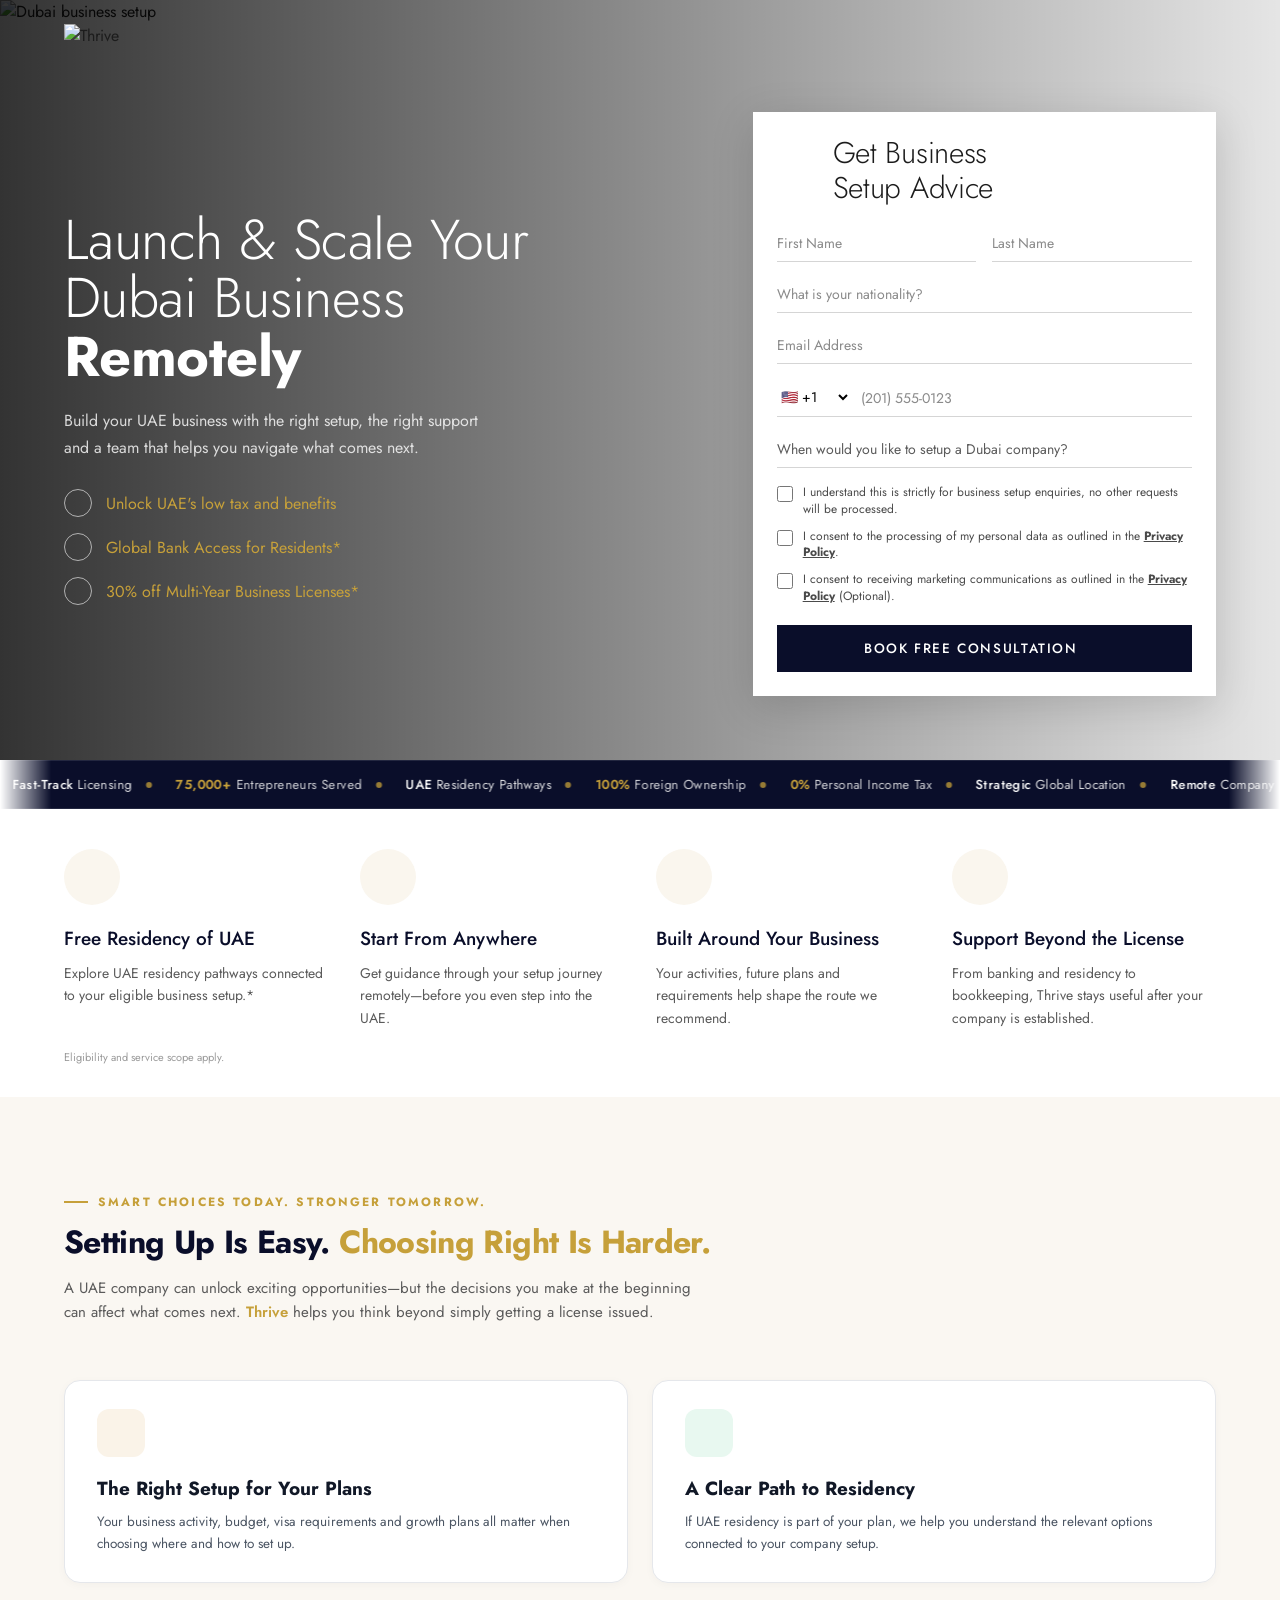
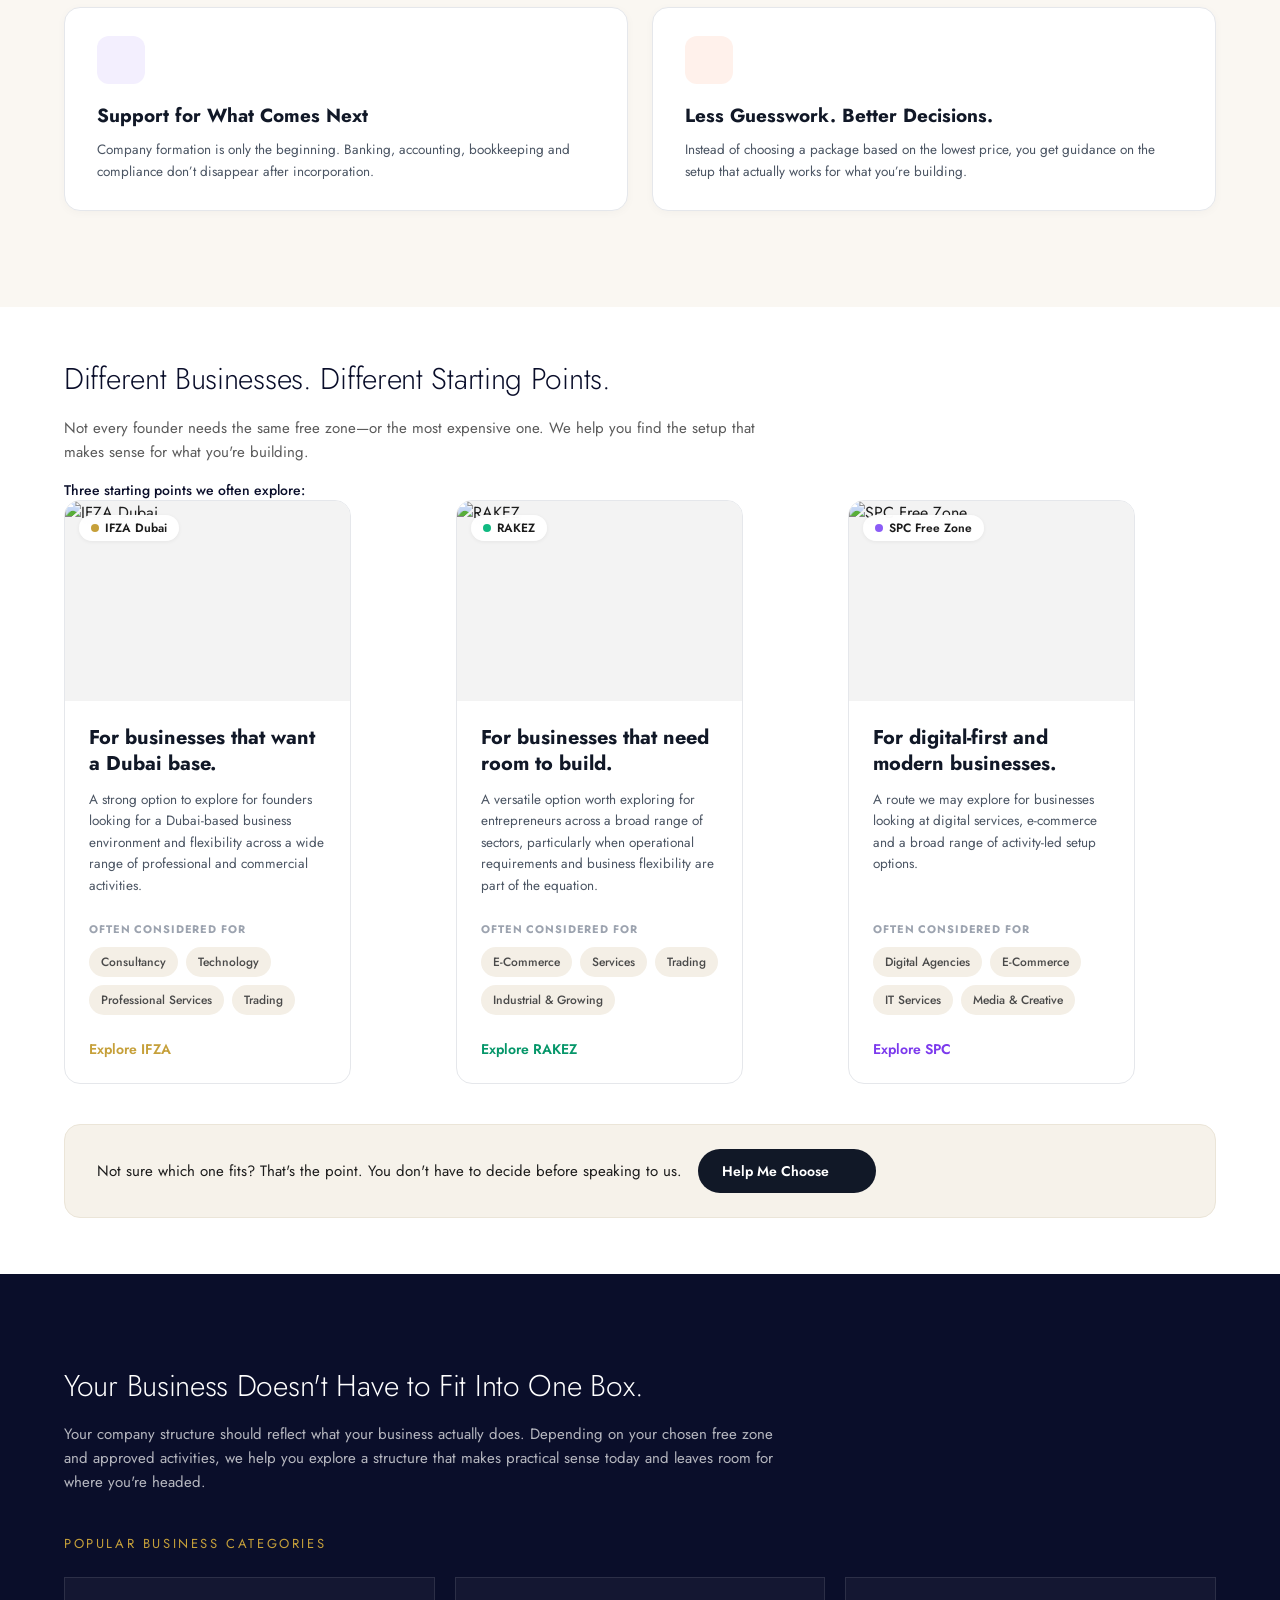
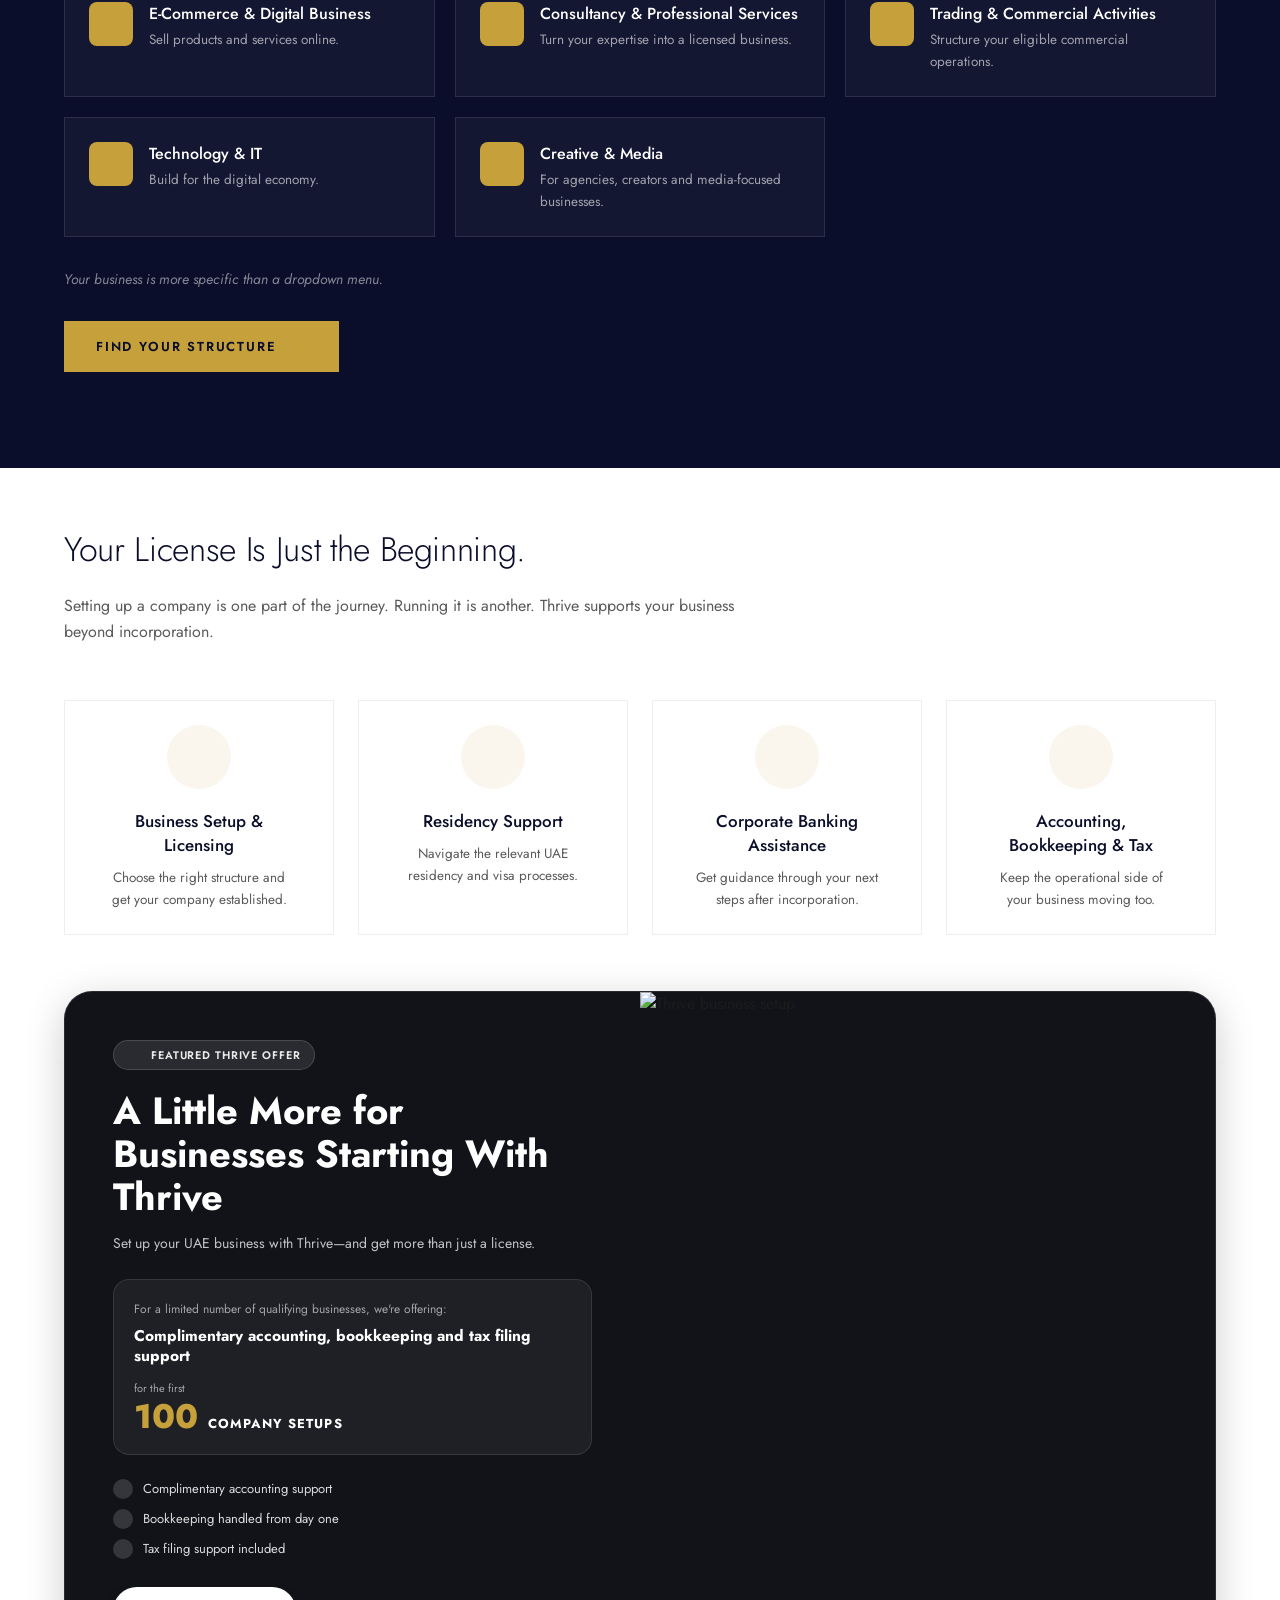
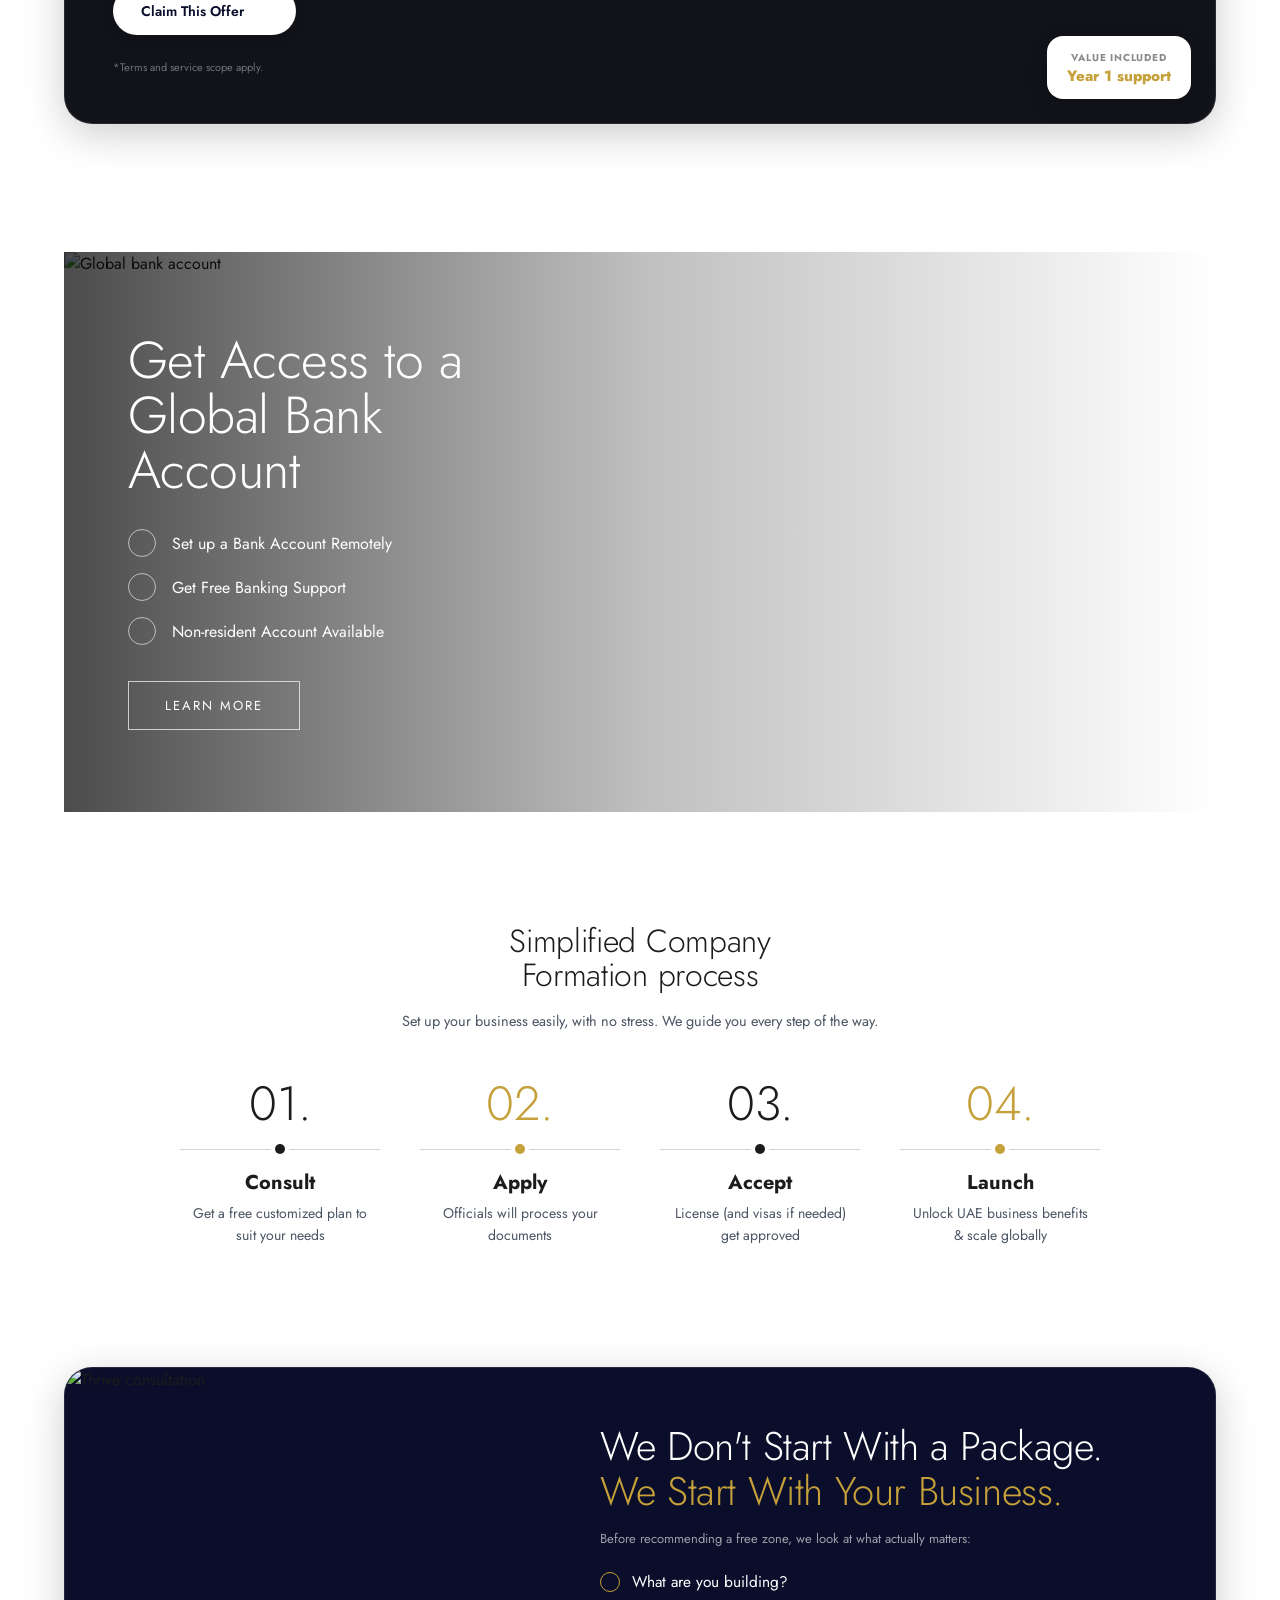
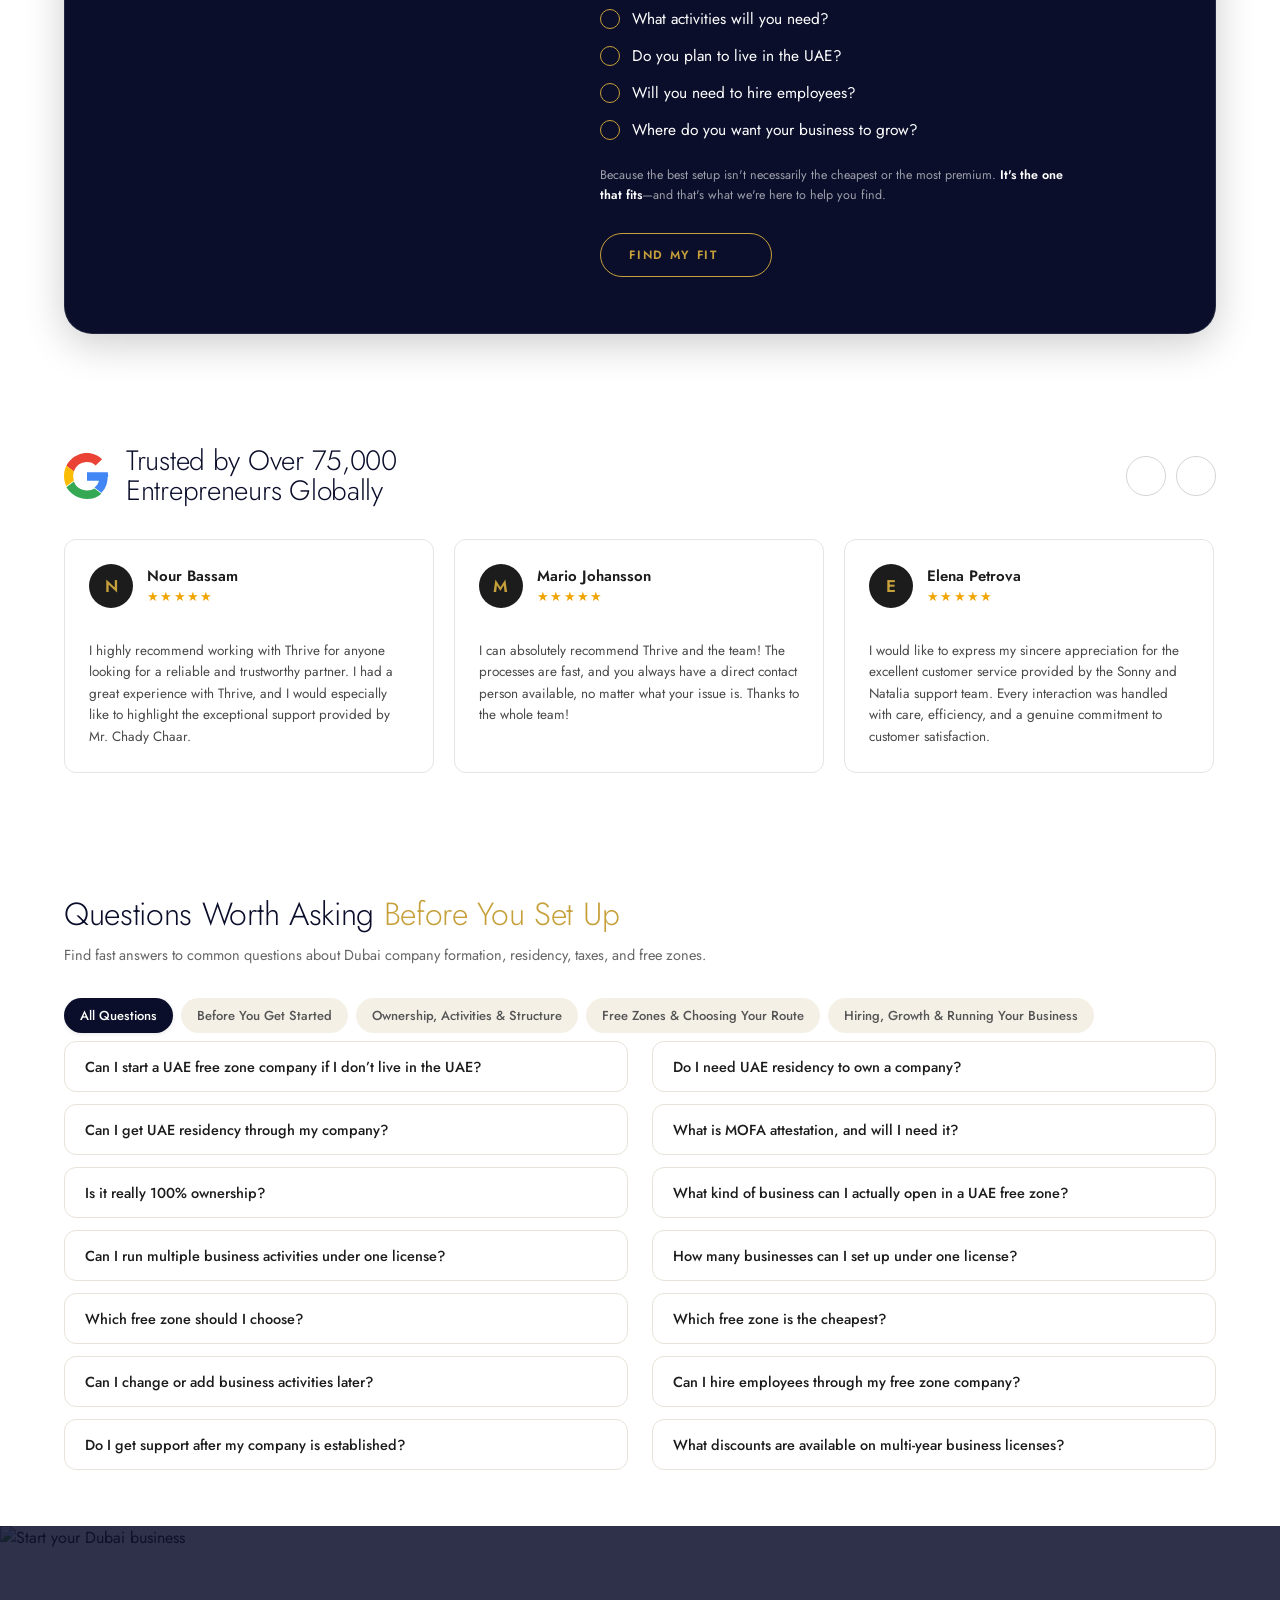
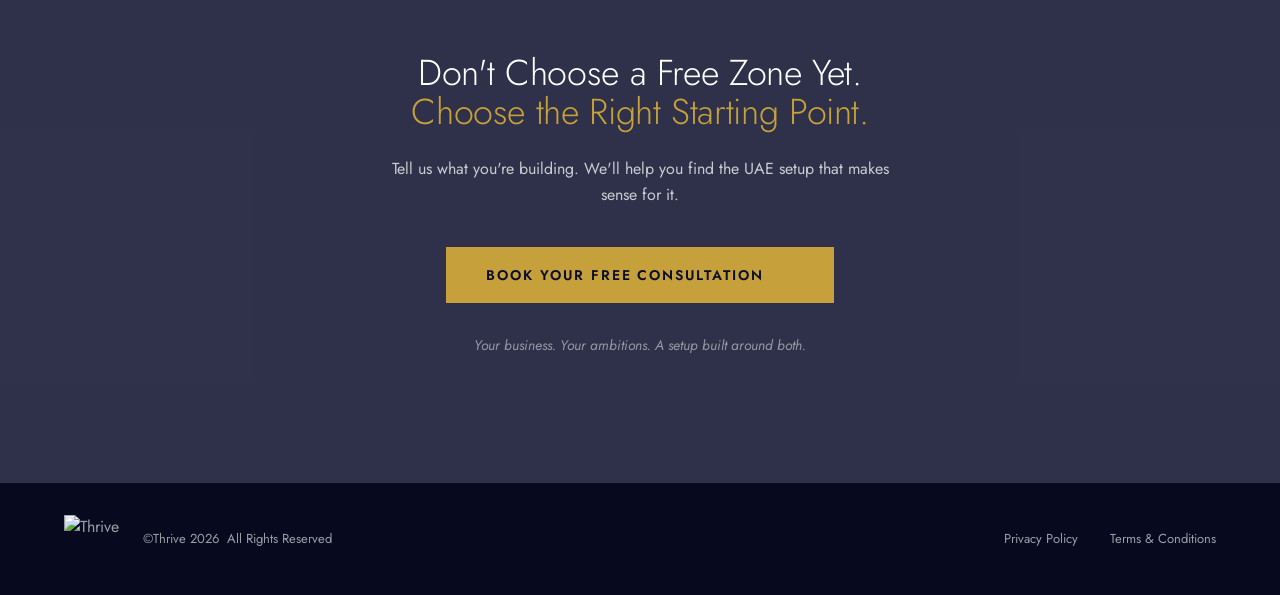
==== thrive-ghl.html @ 78ed7435 "Fix GHL margins - force edge-to-edge layout overriding parent containers" ====
<!DOCTYPE html>
<html lang="en">
<head>
<meta charset="utf-8"/>
<meta name="viewport" content="width=device-width, initial-scale=1"/>
<meta name="theme-color" content="#0a0e2a"/>
<meta name="description" content="Thrive Consultant - UAE Company Formation & Business Setup"/>
<title>Thrive Consultant</title>
<link rel="preconnect" href="https://fonts.googleapis.com"/>
<link rel="preconnect" href="https://fonts.gstatic.com" crossorigin/>
<link href="https://fonts.googleapis.com/css2?family=Jost:ital,wght@0,300;0,400;0,500;0,600;0,700;1,400&display=swap" rel="stylesheet"/>
<script src="https://unpkg.com/lucide@latest/dist/umd/lucide.min.js"></script>
<style>
*,*::before,*::after{box-sizing:border-box;margin:0;padding:0}
html,body{margin:0!important;padding:0!important;width:100%!important;overflow-x:hidden}
body{font-family:'Jost',-apple-system,BlinkMacSystemFont,sans-serif;-webkit-font-smoothing:antialiased;color:#1c1c1c;background:#fff}
/* GHL override – force parent containers to have no margins/padding */
.container,.row,.col,.col-12,.hl_page-preview--content,.hl-page-creator,
[class*="section_"],[class*="container"],[id*="section"],[id*="preview"]{
  margin:0!important;padding-left:0!important;padding-right:0!important;max-width:100%!important;width:100%!important;
}
img{display:block;max-width:100%}
a{text-decoration:none;color:inherit}
button{cursor:pointer;border:none;background:none;font-family:inherit}
input,select,textarea{font-family:inherit}
ul{list-style:none}

/* Utility */
.sc{max-width:1200px;margin:0 auto;padding-left:1.5rem;padding-right:1.5rem}
.ifza-gold{color:#c6a03a}
.ifza-heading{font-weight:300;line-height:1.08;letter-spacing:-0.01em}
.dot-pattern{background-image:radial-gradient(#c9c9c9 1.4px,transparent 1.4px);background-size:11px 11px}
.hide-scroll::-webkit-scrollbar{display:none}.hide-scroll{-ms-overflow-style:none;scrollbar-width:none}
input::placeholder{color:#8a8a8a}

/* Marquee */
@keyframes trainMarquee{0%{transform:translateX(0)}100%{transform:translateX(-50%)}}
.animate-train{display:flex;width:max-content;will-change:transform;animation:trainMarquee 35s linear infinite}
.animate-train:hover{animation-play-state:paused}
.marquee-mask{mask-image:linear-gradient(to right,transparent 0%,black 4%,black 96%,transparent 100%);-webkit-mask-image:linear-gradient(to right,transparent 0%,black 4%,black 96%,transparent 100%)}

/* ---- RESPONSIVE GRID HELPERS ---- */
.grid-2{display:grid;grid-template-columns:repeat(2,1fr)}
.grid-3{display:grid;grid-template-columns:repeat(3,1fr)}
.grid-4{display:grid;grid-template-columns:repeat(4,1fr)}
.grid-12{display:grid;grid-template-columns:repeat(12,1fr)}
.flex-row{display:flex;flex-direction:row}.flex-col{display:flex;flex-direction:column}
.items-center{align-items:center}.justify-center{justify-content:center}.justify-between{justify-content:space-between}
.text-center{text-align:center}
.relative{position:relative}.absolute{position:absolute}
.overflow-hidden{overflow:hidden}
.rounded-full{border-radius:9999px}
.rounded-xl{border-radius:0.75rem}
.rounded-2xl{border-radius:1rem}
.w-full{width:100%}
.hidden{display:none}

/* Swipe row for mobile */
.swipe-row{display:flex;overflow-x:auto;scroll-snap-type:x mandatory;-ms-overflow-style:none;scrollbar-width:none;padding-bottom:0.5rem;margin-left:-1.5rem;padding-left:1.5rem;margin-right:-1.5rem;padding-right:1.5rem}
.swipe-row::-webkit-scrollbar{display:none}
.swipe-item{scroll-snap-align:center;flex-shrink:0;width:78%}

/* --- HERO --- */
.hero{position:relative;width:100%;min-height:560px}
.hero-bg{position:absolute;inset:0}.hero-bg img{width:100%;height:100%;object-fit:cover}
.hero-overlay{position:absolute;inset:0;background:linear-gradient(to right,rgba(0,0,0,.8),rgba(0,0,0,.45),rgba(0,0,0,.1))}
.hero-header{position:relative;z-index:20;padding-top:1.5rem}
.hero-content{position:relative;z-index:10;padding-top:2rem;padding-bottom:3rem}
.hero-grid{display:grid;gap:2rem;align-items:center}
.hero-left{max-width:540px;padding-top:0.5rem}
.hero h1{color:#fff;font-size:38px;line-height:1.05}
.hero h1 span{font-weight:700}
.hero-sub{margin-top:1.25rem;color:rgba(255,255,255,.8);font-size:15px;line-height:1.7;max-width:420px}
.hero-bullets{margin-top:1.75rem;display:flex;flex-direction:column;gap:0.875rem}
.hero-bullet{display:flex;align-items:center;gap:0.875rem;color:#c6a03a;font-size:15px}
.hero-bullet .circle{flex-shrink:0;width:28px;height:28px;border-radius:50%;border:1px solid rgba(255,255,255,.6);display:flex;align-items:center;justify-content:center}
.hero-bullet .circle svg{color:#fff}
.hero-form-desktop{display:none}

/* Form */
.consultation-form{background:#fff;box-shadow:0 10px 40px rgba(0,0,0,.15);padding:1.5rem;width:100%;max-width:520px;margin:0 auto}
.consultation-form h2{font-size:26px;color:#1c1c1c;margin-bottom:1.25rem;line-height:1.15}
.form-row{display:grid;grid-template-columns:1fr 1fr;gap:1rem;margin-bottom:0.875rem}
.form-input{width:100%;background:transparent;border:none;border-bottom:1px solid #d5d5d5;padding:0.5rem 0;font-size:14px;color:#1c1c1c;outline:none;transition:border-color .2s}
.form-input:focus{border-color:#c6a03a}
.phone-row{display:flex;align-items:flex-end;gap:0.625rem;border-bottom:1px solid #d5d5d5;margin-bottom:0.875rem}
.phone-row:focus-within{border-color:#c6a03a}
.phone-row select{background:transparent;border:none;padding:0.5rem 0;font-size:14px;outline:none;cursor:pointer}
.phone-row input{flex:1;background:transparent;border:none;padding:0.5rem 0;font-size:14px;outline:none}
.setup-select{width:100%;background:transparent;border:none;border-bottom:1px solid #d5d5d5;padding:0.5rem 0;font-size:14px;color:#5a5a5a;outline:none;cursor:pointer;margin-bottom:1rem;-webkit-appearance:none}
.consent-group{display:flex;flex-direction:column;gap:0.625rem;margin-bottom:1.25rem;font-size:12px;color:#4a4a4a;line-height:1.4}
.consent-label{display:flex;gap:0.625rem;align-items:flex-start;cursor:pointer}
.consent-label input[type=checkbox]{margin-top:2px;accent-color:#0a0e2a;width:16px;height:16px;flex-shrink:0}
.form-submit{width:100%;background:#0a0e2a;color:#fff;padding:0.875rem;display:flex;align-items:center;justify-content:center;gap:0.625rem;font-size:13.5px;letter-spacing:0.12em;font-weight:500;transition:background .2s;border:none}
.form-submit:hover{background:#161c48}
.form-mobile{padding-top:2rem;padding-bottom:1rem}

/* STATS BAR */
.stats-bar{background:#0a0e2a;border-top:1px solid rgba(255,255,255,.1);border-bottom:1px solid rgba(255,255,255,.1);padding:0.875rem 0;overflow:hidden;user-select:none}
.stats-item{display:flex;align-items:center;gap:0.875rem;margin:0 0.75rem;flex-shrink:0}
.stats-item span{font-size:13px;letter-spacing:0.03em}
.stats-dot{display:inline-block;width:6px;height:6px;border-radius:50%;background:rgba(198,160,58,.75);flex-shrink:0}

/* QUICK BENEFITS */
.qb-mobile{display:grid;grid-template-columns:repeat(2,1fr);gap:1.25rem 1.25rem}
.qb-mobile h3{font-size:15px;font-weight:700;color:#c6a03a;margin-bottom:0.25rem;line-height:1.3}
.qb-mobile p{font-size:12px;line-height:1.6;color:#3a3a3a}
.qb-line{width:32px;height:2px;background:#c6a03a;margin-top:0.75rem}
.qb-desktop{display:none}
.qb-card{position:relative}
.qb-icon{width:56px;height:56px;border-radius:50%;background:#faf6ee;display:flex;align-items:center;justify-content:center;margin-bottom:1.25rem;transition:background .3s}
.qb-card:hover .qb-icon{background:#c6a03a}
.qb-card:hover .qb-icon svg{color:#fff}
.qb-card h3{font-size:19px;font-weight:500;color:#0a0e2a;margin-bottom:0.625rem}
.qb-card p{font-size:14px;line-height:1.6;color:#5a5a5a}

/* KEY BENEFITS */
.kb-section{position:relative;background:#faf7f2;padding:3.5rem 0;overflow:hidden}
.kb-tag{display:flex;align-items:center;gap:0.625rem;margin-bottom:0.875rem}
.kb-tag span:first-child{width:24px;height:2px;background:#c6a03a}
.kb-tag span:last-child{font-size:12px;font-weight:700;letter-spacing:0.18em;text-transform:uppercase;color:#c6a03a}
.kb-mobile{display:grid;grid-template-columns:repeat(2,1fr);gap:0.75rem;margin-top:2rem}
.kb-mobile-card{background:#fff;border-radius:0.75rem;padding:1rem;border:1px solid #e5e7eb;box-shadow:0 1px 3px rgba(0,0,0,.04);display:flex;flex-direction:column;cursor:pointer;transition:transform .2s}
.kb-mobile-card:active{transform:scale(.98)}
.kb-icon-row{display:flex;align-items:center;justify-content:space-between;margin-bottom:0.75rem}
.kb-icon-box{width:40px;height:40px;border-radius:0.5rem;display:flex;align-items:center;justify-content:center}
.kb-mobile-card h3{font-size:13.5px;font-weight:700;color:#111827;line-height:1.3;margin-bottom:0.375rem}
.kb-mobile-card p{font-size:11px;line-height:1.6;color:#4b5563}
.kb-desktop{display:none}
.kb-desktop-card{background:#fff;border-radius:1rem;padding:1.75rem 2rem;border:1px solid #e5e7eb;box-shadow:0 2px 10px rgba(0,0,0,.03);display:flex;flex-direction:column;justify-content:space-between;cursor:pointer;transition:all .3s}
.kb-desktop-card:hover{box-shadow:0 8px 24px rgba(0,0,0,.08);border-color:rgba(198,160,58,.4);transform:translateY(-4px)}

/* FREE ZONES */
.fz-grid{margin-top:2.5rem}
.fz-card{display:flex;flex-direction:column;background:#fff;border:1px solid #e5e7eb;border-radius:1rem;overflow:hidden;transition:all .3s}
.fz-card:hover{box-shadow:0 12px 36px rgba(0,0,0,.08);transform:translateY(-4px)}
.fz-img{position:relative;height:200px;overflow:hidden;background:#f3f3f3}
.fz-img img{width:100%;height:100%;object-fit:cover;transition:transform .5s}
.fz-card:hover .fz-img img{transform:scale(1.05)}
.fz-badge{position:absolute;top:14px;left:14px;background:rgba(255,255,255,.95);backdrop-filter:blur(8px);padding:0.25rem 0.75rem;border-radius:9999px;font-size:12px;font-weight:600;color:#1c1c1c;display:flex;align-items:center;gap:0.375rem;box-shadow:0 1px 4px rgba(0,0,0,.06)}
.fz-badge-dot{width:8px;height:8px;border-radius:50%}
.fz-body{padding:1.5rem;display:flex;flex-direction:column;flex:1}
.fz-body h3{font-size:20px;font-weight:700;color:#111827;line-height:1.3;margin-bottom:0.75rem}
.fz-body>p{font-size:13.5px;line-height:1.6;color:#4b5563;margin-bottom:1.5rem;flex:1}
.fz-tags{display:flex;flex-wrap:wrap;gap:0.5rem;margin-bottom:1.5rem}
.fz-tag{font-size:12px;font-weight:500;background:#f4efe6;color:#4a4a4a;padding:0.375rem 0.75rem;border-radius:9999px}
.fz-link{display:flex;align-items:center;gap:0.375rem;font-size:14px;font-weight:600;transition:gap .3s;background:none;border:none;cursor:pointer}
.fz-card:hover .fz-link{gap:0.625rem}
.fz-callout{margin-top:2.5rem;background:#f6f2ea;border:1px solid #ebe5d8;border-radius:1rem;padding:1.25rem;display:flex;flex-direction:column;gap:1rem}
.fz-callout p{font-size:15px;color:#1c1c1c;line-height:1.6;max-width:640px}
.fz-callout-btn{display:inline-flex;align-items:center;justify-content:center;gap:0.5rem;background:#111827;color:#fff;padding:0.75rem 1.5rem;border-radius:9999px;font-size:14px;font-weight:600;transition:background .2s;white-space:nowrap;align-self:flex-start;border:none}
.fz-callout-btn:hover{background:#1f2937}

/* BUSINESS ACTIVITIES */
.ba-section{background:#0a0e2a;padding:3.5rem 0}
.ba-label{font-size:13px;text-transform:uppercase;letter-spacing:0.2em;color:#c6a03a;margin-top:2.5rem;margin-bottom:1.5rem}
.ba-grid{display:grid;gap:1.25rem}
.ba-card{display:flex;align-items:flex-start;gap:1rem;background:rgba(255,255,255,.04);border:1px solid rgba(255,255,255,.1);padding:1.5rem;transition:all .3s}
.ba-card:hover{background:rgba(255,255,255,.08);border-color:rgba(198,160,58,.5)}
.ba-icon{width:44px;height:44px;flex-shrink:0;border-radius:0.5rem;background:#c6a03a;display:flex;align-items:center;justify-content:center}
.ba-icon svg{color:#0a0e2a}
.ba-card h3{color:#fff;font-size:16px;font-weight:500;margin-bottom:0.25rem}
.ba-card p{font-size:13.5px;color:rgba(255,255,255,.6);line-height:1.6}
.ba-cta{margin-top:2rem;display:inline-flex;align-items:center;justify-content:center;gap:0.75rem;background:#c6a03a;color:#0a0e2a;padding:1rem 2rem;font-size:13px;letter-spacing:0.14em;font-weight:600;transition:background .2s;border:none;width:100%}
.ba-cta:hover{background:#d4b04a}

/* THRIVE SERVICES */
.ts-mobile{display:grid;grid-template-columns:repeat(2,1fr);gap:0.875rem;margin-top:2rem}
.ts-mobile-card{border:1px solid #c6a03a;padding:1.25rem;text-align:center;display:flex;flex-direction:column;align-items:center}
.ts-mobile-icon{width:56px;height:56px;border-radius:50%;background:#c6a03a;display:flex;align-items:center;justify-content:center;margin-bottom:1rem}
.ts-mobile-icon svg{color:#fff}
.ts-mobile-card h3{font-size:14px;font-weight:700;color:#0a0e2a;margin-bottom:0.375rem;line-height:1.3}
.ts-mobile-card p{font-size:11.5px;line-height:1.6;color:#5a5a5a}
.ts-desktop{display:none}
.ts-desktop-card{text-align:center;padding:1.5rem 2.5rem;border:1px solid #eee;transition:all .3s}
.ts-desktop-card:hover{border-color:#c6a03a;box-shadow:0 8px 24px rgba(0,0,0,.08)}
.ts-desktop-icon{width:64px;height:64px;border-radius:50%;background:#faf6ee;display:flex;align-items:center;justify-content:center;margin:0 auto 1.25rem;transition:background .3s}
.ts-desktop-card:hover .ts-desktop-icon{background:#c6a03a}
.ts-desktop-card:hover .ts-desktop-icon svg{color:#fff}
.ts-desktop-card h3{font-size:17px;font-weight:500;color:#0a0e2a;margin-bottom:0.625rem}
.ts-desktop-card p{font-size:13.5px;line-height:1.6;color:#5a5a5a}

/* FEATURED OFFER */
.offer-card{margin-top:3.5rem;background:#111319;border-radius:28px;overflow:hidden;border:1px solid rgba(255,255,255,.1);box-shadow:0 10px 40px rgba(0,0,0,.2);display:grid}
.offer-left{padding:1.75rem}
.offer-badge{display:inline-flex;align-items:center;gap:0.5rem;background:rgba(255,255,255,.1);border:1px solid rgba(255,255,255,.15);padding:0.375rem 0.875rem;border-radius:9999px;font-size:11px;font-weight:600;letter-spacing:0.08em;color:rgba(255,255,255,.9);text-transform:uppercase;margin-bottom:1.25rem}
.offer-left h3{font-size:28px;font-weight:700;color:#fff;line-height:1.12;margin-bottom:0.875rem}
.offer-highlight{background:rgba(255,255,255,.06);border:1px solid rgba(255,255,255,.1);border-radius:1rem;padding:1.25rem;margin-bottom:1.5rem}
.offer-checklist{display:flex;flex-direction:column;gap:0.625rem;margin-bottom:1.75rem;font-size:13px;color:rgba(255,255,255,.85)}
.offer-check-item{display:flex;align-items:center;gap:0.625rem}
.offer-check-circle{width:20px;height:20px;border-radius:50%;background:rgba(255,255,255,.15);display:flex;align-items:center;justify-content:center;flex-shrink:0}
.offer-btn{display:inline-flex;align-items:center;gap:0.5rem;background:#fff;color:#0a0e2a;padding:0.875rem 1.75rem;border-radius:9999px;font-weight:600;font-size:14px;transition:background .2s;box-shadow:0 4px 12px rgba(0,0,0,.1);border:none}
.offer-btn:hover{background:#faf7f2}
.offer-right{position:relative;min-height:380px;overflow:hidden}
.offer-right img{position:absolute;inset:0;width:100%;height:100%;object-fit:cover}
.offer-float{position:absolute;bottom:1.5rem;right:1.5rem;background:#fff;border-radius:1rem;padding:0.875rem 1.25rem;box-shadow:0 8px 24px rgba(0,0,0,.12);text-align:center;user-select:none}

/* BANK SECTION */
.bank-section{position:relative;overflow:hidden}
.bank-section img{width:100%;height:420px;object-fit:cover}
.bank-overlay{position:absolute;inset:0;background:linear-gradient(to right,rgba(0,0,0,.7),rgba(0,0,0,.25),transparent)}
.bank-content{position:absolute;inset:0;display:flex;align-items:center}
.bank-inner{padding:2rem;max-width:520px}
.bank-inner h2{color:#fff;font-size:38px;line-height:1.05}
.bank-bullets{margin-top:2rem;display:flex;flex-direction:column;gap:1rem}
.bank-bullet{display:flex;align-items:center;gap:1rem;color:#fff;font-size:16px}
.bank-bullet .gold-circle{flex-shrink:0;width:28px;height:28px;border-radius:50%;border:1px solid rgba(255,255,255,.6);display:flex;align-items:center;justify-content:center}
.bank-btn{margin-top:2.25rem;border:1px solid rgba(255,255,255,.7);color:#fff;padding:0.875rem 2.25rem;font-size:13px;letter-spacing:0.15em;transition:all .2s;background:none}
.bank-btn:hover{background:#fff;color:#1c1c1c}

/* HOW IT WORKS */
.how-mobile{position:relative;padding-left:2.5rem}
.how-vline{position:absolute;left:15px;top:0;bottom:0;width:1px;border-left:1px dashed #c6c6c6}
.how-step{position:relative;padding-bottom:2.5rem}
.how-step:last-child{padding-bottom:0}
.how-dot{position:absolute;left:-25px;top:4px;width:21px;height:21px;border-radius:50%;border-width:2px;border-style:solid;display:flex;align-items:center;justify-content:center;background:#fff}
.how-dot-inner{width:8px;height:8px;border-radius:50%}
.how-desktop{display:none}
.how-desktop-grid{display:grid;grid-template-columns:repeat(4,1fr);max-width:960px;margin:0 auto}
.how-desktop-step{text-align:center;padding:0 1.25rem}
.how-connector{display:flex;align-items:center;margin:1rem 0}
.how-connector span:first-child,.how-connector span:last-child{flex:1;height:1px;background:#d4d4d4}
.how-connector-dot{width:10px;height:10px;border-radius:50%;margin:0 0.25rem;flex-shrink:0}

/* WHY THRIVE */
.wt-card{background:#0a0e2a;border-radius:28px;overflow:hidden;box-shadow:0 10px 40px rgba(0,0,0,.2);border:1px solid rgba(255,255,255,.1);display:grid}
.wt-img{position:relative;min-height:320px;overflow:hidden}
.wt-img img{position:absolute;inset:0;width:100%;height:100%;object-fit:cover}
.wt-content{padding:1.75rem}
.wt-content h2{color:#fff;font-size:28px;line-height:1.12;letter-spacing:-0.01em}
.wt-bullets{margin-top:1.25rem;display:flex;flex-direction:column;gap:0.75rem}
.wt-bullet{display:flex;align-items:center;gap:0.75rem;color:#fff;font-size:14px}
.wt-bullet .wt-circle{flex-shrink:0;width:20px;height:20px;border-radius:50%;border:1px solid #c6a03a;display:flex;align-items:center;justify-content:center}
.wt-btn{margin-top:1.75rem;display:inline-flex;align-items:center;gap:0.625rem;border:1px solid #c6a03a;color:#c6a03a;padding:0.75rem 1.75rem;border-radius:9999px;font-size:12px;letter-spacing:0.14em;font-weight:600;transition:all .2s}
.wt-btn:hover{background:#c6a03a;color:#0a0e2a}

/* TESTIMONIALS */
.test-header{display:flex;flex-direction:column;gap:1.5rem;margin-bottom:2rem}
.test-arrows{display:flex;gap:0.625rem;align-self:flex-end}
.test-arrow{width:40px;height:40px;border-radius:50%;border:1px solid #d5d5d5;display:flex;align-items:center;justify-content:center;transition:all .2s}
.test-arrow:hover{border-color:#c6a03a;color:#c6a03a}
.test-arrow:disabled{opacity:.3;cursor:default}
.test-row{display:flex;overflow-x:auto;scroll-snap-type:x mandatory;gap:1.25rem;padding-bottom:0.75rem;margin:0 -1.5rem;padding-left:1.5rem;padding-right:1.5rem}
.test-row::-webkit-scrollbar{display:none}.test-row{-ms-overflow-style:none;scrollbar-width:none}
.test-card{scroll-snap-align:start;flex-shrink:0;width:84%;background:#fff;border:1px solid #e5e5e5;border-radius:0.75rem;padding:1.5rem;display:flex;flex-direction:column;transition:all .3s}
.test-card:hover{border-color:rgba(198,160,58,.6);box-shadow:0 4px 16px rgba(0,0,0,.06)}
.test-avatar{width:44px;height:44px;border-radius:50%;background:#1c1c1c;color:#c6a03a;display:flex;align-items:center;justify-content:center;font-size:17px;font-weight:600;flex-shrink:0}
.test-name{font-weight:600;font-size:15px;color:#1c1c1c}
.test-stars{color:#f0a500;font-size:13px;letter-spacing:0.1em}
.test-text{font-size:13.5px;line-height:1.6;color:#4a4a4a;margin-top:1rem}

/* FAQ */
.faq-tabs{display:flex;gap:0.5rem;overflow-x:auto;padding-bottom:0.5rem;margin:0 -1.5rem;padding-left:1.5rem;padding-right:1.5rem;margin-bottom:2rem;flex-wrap:nowrap}
.faq-tabs::-webkit-scrollbar{display:none}.faq-tabs{-ms-overflow-style:none;scrollbar-width:none}
.faq-tab{white-space:nowrap;padding:0.5rem 1rem;border-radius:9999px;font-size:13px;font-weight:500;transition:all .2s;flex-shrink:0;border:none}
.faq-tab.active{background:#0a0e2a;color:#fff;box-shadow:0 1px 4px rgba(0,0,0,.1)}
.faq-tab:not(.active){background:#f4f0e6;color:#555}
.faq-tab:not(.active):hover{background:#eae4d5;color:#111}
.faq-grid{display:grid;gap:0.75rem}
.faq-item{background:#fff;border:1px solid #e8e3d8;border-radius:0.75rem;padding:0 1.25rem;transition:border-color .2s}
.faq-item:hover{border-color:rgba(198,160,58,.6)}
.faq-q{display:flex;align-items:center;justify-content:space-between;padding:0.875rem 0;cursor:pointer;font-size:14.5px;font-weight:500;color:#1c1c1c}
.faq-q svg{flex-shrink:0;color:#c6a03a;transition:transform .3s}
.faq-item.open .faq-q svg{transform:rotate(45deg)}
.faq-a{font-size:13.5px;line-height:1.6;color:#5a5a5a;padding-bottom:1rem;padding-right:0.75rem;border-top:1px solid #f0ece3;padding-top:0.75rem;display:none}
.faq-item.open .faq-a{display:block}

/* CTA */
.final-cta{position:relative;width:100%}
.final-cta img{position:absolute;inset:0;width:100%;height:100%;object-fit:cover}
.final-cta-overlay{position:absolute;inset:0;background:rgba(10,14,42,.85)}
.final-cta-inner{position:relative;z-index:10;padding:6rem 0;text-align:center;display:flex;flex-direction:column;align-items:center}
.cta-btn{margin-top:2.5rem;display:inline-flex;align-items:center;gap:0.75rem;background:#c6a03a;color:#0a0e2a;padding:1.1rem 2.5rem;font-size:14px;letter-spacing:0.14em;font-weight:600;transition:background .2s;border:none}
.cta-btn:hover{background:#d4b04a}

/* FOOTER */
.site-footer{background:#070a1e;color:rgba(255,255,255,.6);padding:2rem 0}
.footer-inner{display:flex;flex-direction:column;align-items:center;gap:1.5rem}
.footer-links{display:flex;gap:2rem;font-size:13px}
.footer-links a:hover{color:#fff}

/* ======= DESKTOP ======= */
@media(min-width:768px){
  .hero h1{font-size:56px}
  .hero-sub{font-size:16px}
  .hero-bullets{gap:1rem}
  .hero-bullet{font-size:16px}
  .hero-grid{grid-template-columns:7fr 5fr;gap:2.5rem}
  .hero-form-desktop{display:block}
  .hero-content{padding-top:2.5rem;padding-bottom:4rem}
  .form-mobile{display:none}
  .consultation-form h2{font-size:30px;padding-left:3.5rem}
  .qb-mobile{display:none}
  .qb-desktop{display:grid;grid-template-columns:repeat(4,1fr);gap:2rem}
  .kb-section{padding:6rem 0}
  .kb-mobile{display:none}
  .kb-desktop{display:grid;grid-template-columns:repeat(2,1fr);gap:1.5rem;margin-top:3.5rem}
  .fz-grid{display:grid;grid-template-columns:repeat(3,1fr);gap:1.5rem}
  .fz-callout{flex-direction:row;align-items:center;padding:1.5rem 2rem}
  .ba-section{padding:6rem 0}
  .ba-grid{grid-template-columns:repeat(3,1fr)}
  .ba-cta{width:auto}
  .ts-mobile{display:none}
  .ts-desktop{display:grid;grid-template-columns:repeat(4,1fr);gap:1.5rem;margin-top:3.5rem}
  .offer-card{grid-template-columns:1fr 1fr}
  .offer-left{padding:3rem}
  .offer-left h3{font-size:38px}
  .bank-section img{height:560px}
  .bank-inner{padding:2rem 4rem}
  .bank-inner h2{font-size:52px}
  .how-mobile{display:none}
  .how-desktop{display:block}
  .wt-card{grid-template-columns:5fr 7fr}
  .wt-content{padding:3.5rem}
  .wt-content h2{font-size:40px}
  .wt-bullets{gap:0.875rem}
  .wt-bullet{font-size:15.5px}
  .test-header{flex-direction:row;align-items:center;justify-content:space-between}
  .test-arrows{align-self:auto}
  .test-card{width:calc(33.333% - 14px)}
  .test-row{margin:0;padding-left:0;padding-right:0}
  .faq-tabs{flex-wrap:wrap;margin:0;padding-left:0;padding-right:0}
  .faq-grid{grid-template-columns:repeat(2,1fr);gap:0.75rem 1.5rem}
  .final-cta-inner{padding:8rem 0}
  .footer-inner{flex-direction:row;justify-content:space-between}
  .swipe-row{display:grid;overflow:visible;margin:0;padding:0}
}
</style>
</head>
<body>

<!-- ========== 01: HERO ========== -->
<section class="hero">
  <div class="hero-bg">
    <img src="https://ifza.com/wp-content/uploads/2026/03/set-up-business-dubai-ifza.webp" alt="Dubai business setup"/>
    <div class="hero-overlay"></div>
  </div>
  <header class="hero-header sc">
    <img src="https://customer-assets-eiarnc6j.emergentagent.net/job_free-zone-promo/artifacts/1b5s898a_Group%2042.png" alt="Thrive" style="height:48px;width:auto;object-fit:contain;user-select:none"/>
  </header>
  <div class="hero-content sc">
    <div class="hero-grid">
      <div class="hero-left">
        <h1 class="ifza-heading">Launch &amp; Scale Your Dubai Business <span>Remotely</span></h1>
        <p class="hero-sub">Build your UAE business with the right setup, the right support and a team that helps you navigate what comes next.</p>
        <ul class="hero-bullets">
          <li class="hero-bullet"><span class="circle"><i data-lucide="check" style="width:15px;height:15px"></i></span>Unlock UAE's low tax and benefits</li>
          <li class="hero-bullet"><span class="circle"><i data-lucide="check" style="width:15px;height:15px"></i></span>Global Bank Access for Residents*</li>
          <li class="hero-bullet"><span class="circle"><i data-lucide="check" style="width:15px;height:15px"></i></span>30% off Multi-Year Business Licenses*</li>
        </ul>
      </div>
      <div class="hero-form-desktop" id="heroFormDesktop">
        <!-- Form rendered by JS -->
      </div>
    </div>
  </div>
</section>

<!-- Form Mobile -->
<section class="form-mobile sc" id="heroFormMobile"></section>

<!-- ========== STATS BAR ========== -->
<section class="stats-bar marquee-mask">
  <div class="animate-train" id="statsTrack"></div>
</section>

<!-- ========== 02: QUICK BENEFITS ========== -->
<section class="sc" style="padding-top:2.5rem;padding-bottom:2rem">
  <div class="qb-mobile" id="qbMobile"></div>
  <div class="qb-desktop" id="qbDesktop"></div>
  <p style="font-size:11px;color:#9a9a9a;margin-top:1.25rem">Eligibility and service scope apply.</p>
</section>

<!-- ========== 03: KEY BENEFITS ========== -->
<section class="kb-section">
  <div class="sc" style="position:relative;z-index:10">
    <div style="max-width:720px">
      <div class="kb-tag"><span></span><span>Smart Choices Today. Stronger Tomorrow.</span></div>
      <h2 class="ifza-heading" style="font-size:32px;font-weight:700;color:#0a0e2a;letter-spacing:-0.02em">Setting Up Is Easy. <span class="ifza-gold">Choosing Right Is Harder.</span></h2>
      <p style="margin-top:1rem;font-size:15px;line-height:1.6;color:#5a5a5a;max-width:640px">A UAE company can unlock exciting opportunities—but the decisions you make at the beginning can affect what comes next. <strong style="color:#c6a03a;font-weight:600">Thrive</strong> helps you think beyond simply getting a license issued.</p>
    </div>
    <div class="kb-mobile" id="kbMobile"></div>
    <div class="kb-desktop" id="kbDesktop"></div>
  </div>
</section>

<!-- ========== 04: FREE ZONES ========== -->
<section class="sc" style="padding-top:3.5rem;padding-bottom:3.5rem">
  <div style="max-width:720px">
    <h2 class="ifza-heading" style="font-size:30px;color:#0a0e2a">Different Businesses. Different Starting Points.</h2>
    <p style="margin-top:1.25rem;font-size:15px;line-height:1.6;color:#5a5a5a">Not every founder needs the same free zone—or the most expensive one. We help you find the setup that makes sense for what you're building.</p>
    <p style="margin-top:1rem;font-size:14px;font-weight:500;color:#0a0e2a">Three starting points we often explore:</p>
  </div>
  <div class="fz-grid swipe-row" id="fzGrid"></div>
  <div class="fz-callout">
    <p>Not sure which one fits? That's the point. You don't have to decide before speaking to us.</p>
    <button class="fz-callout-btn" onclick="scrollToForm()">Help Me Choose <i data-lucide="arrow-right" style="width:15px;height:15px"></i></button>
  </div>
</section>

<!-- ========== 05: BUSINESS ACTIVITIES ========== -->
<section class="ba-section">
  <div class="sc">
    <div style="max-width:720px">
      <h2 class="ifza-heading" style="font-size:30px;color:#fff">Your Business Doesn't Have to Fit Into One Box.</h2>
      <p style="margin-top:1.25rem;font-size:15px;line-height:1.6;color:rgba(255,255,255,.7)">Your company structure should reflect what your business actually does. Depending on your chosen free zone and approved activities, we help you explore a structure that makes practical sense today and leaves room for where you're headed.</p>
    </div>
    <p class="ba-label">Popular Business Categories</p>
    <div class="ba-grid" id="baGrid"></div>
    <p style="font-size:14px;color:rgba(255,255,255,.5);margin-top:2rem;font-style:italic">Your business is more specific than a dropdown menu.</p>
    <button class="ba-cta" onclick="scrollToForm()">FIND YOUR STRUCTURE <i data-lucide="arrow-right" style="width:18px;height:18px"></i></button>
  </div>
</section>

<!-- ========== 06: THRIVE SERVICES ========== -->
<section class="sc" style="padding-top:4rem;padding-bottom:4rem">
  <div style="max-width:720px">
    <h2 class="ifza-heading" style="font-size:34px;color:#0a0e2a">Your License Is Just the Beginning.</h2>
    <p style="margin-top:1.5rem;font-size:16px;line-height:1.6;color:#5a5a5a">Setting up a company is one part of the journey. Running it is another. Thrive supports your business beyond incorporation.</p>
  </div>
  <div class="ts-mobile" id="tsMobile"></div>
  <div class="ts-desktop" id="tsDesktop"></div>

  <!-- Featured Offer -->
  <div class="offer-card">
    <div class="offer-left">
      <div class="offer-badge"><i data-lucide="gift" style="width:15px;height:15px;color:#c6a03a"></i> FEATURED THRIVE OFFER</div>
      <h3>A Little More for<br/>Businesses Starting With<br/>Thrive</h3>
      <p style="color:rgba(255,255,255,.75);font-size:14px;line-height:1.6;margin-bottom:1.5rem">Set up your UAE business with Thrive—and get more than just a license.</p>
      <div class="offer-highlight">
        <p style="color:rgba(255,255,255,.6);font-size:12px;margin-bottom:0.5rem">For a limited number of qualifying businesses, we're offering:</p>
        <h4 style="color:#fff;font-size:15.5px;font-weight:700;line-height:1.3;margin-bottom:0.875rem">Complimentary accounting, bookkeeping and tax filing support</h4>
        <p style="color:rgba(255,255,255,.6);font-size:11px;margin-bottom:0.25rem">for the first</p>
        <div style="display:flex;align-items:baseline;gap:0.625rem">
          <span style="font-size:34px;font-weight:800;color:#c6a03a;line-height:1">100</span>
          <span style="color:#fff;font-weight:700;font-size:13px;letter-spacing:0.08em;text-transform:uppercase">COMPANY SETUPS</span>
        </div>
      </div>
      <div class="offer-checklist">
        <div class="offer-check-item"><span class="offer-check-circle"><i data-lucide="check" style="width:12px;height:12px;color:#fff"></i></span>Complimentary accounting support</div>
        <div class="offer-check-item"><span class="offer-check-circle"><i data-lucide="check" style="width:12px;height:12px;color:#fff"></i></span>Bookkeeping handled from day one</div>
        <div class="offer-check-item"><span class="offer-check-circle"><i data-lucide="check" style="width:12px;height:12px;color:#fff"></i></span>Tax filing support included</div>
      </div>
      <button class="offer-btn" onclick="scrollToForm()">Claim This Offer <i data-lucide="arrow-right" style="width:16px;height:16px;color:#c6a03a"></i></button>
      <p style="color:rgba(255,255,255,.4);font-size:11px;margin-top:1.5rem">*Terms and service scope apply.</p>
    </div>
    <div class="offer-right">
      <img src="https://images.unsplash.com/photo-1600880292203-757bb62b4baf?auto=format&fit=crop&w=1200&q=80" alt="Thrive business setup"/>
      <div class="offer-float">
        <p style="font-size:10px;font-weight:700;text-transform:uppercase;letter-spacing:0.08em;color:#8a8a8a;margin-bottom:2px">VALUE INCLUDED</p>
        <p style="font-size:15px;font-weight:800;color:#c6a03a;line-height:1.2">Year 1 support</p>
      </div>
    </div>
  </div>
</section>

<!-- ========== 07: BANK SECTION ========== -->
<section class="sc" style="padding-top:4rem;padding-bottom:3rem">
  <div class="bank-section">
    <img src="https://ifza.com/wp-content/uploads/2026/07/corporate-bank-support.webp" alt="Global bank account"/>
    <div class="bank-overlay"></div>
    <div class="bank-content">
      <div class="bank-inner">
        <h2 class="ifza-heading">Get Access to a Global Bank Account</h2>
        <ul class="bank-bullets">
          <li class="bank-bullet"><span class="gold-circle"><i data-lucide="check" style="width:14px;height:14px;color:#fff"></i></span>Set up a Bank Account Remotely</li>
          <li class="bank-bullet"><span class="gold-circle"><i data-lucide="check" style="width:14px;height:14px;color:#fff"></i></span>Get Free Banking Support</li>
          <li class="bank-bullet"><span class="gold-circle"><i data-lucide="check" style="width:14px;height:14px;color:#fff"></i></span>Non-resident Account Available</li>
        </ul>
        <button class="bank-btn" onclick="scrollToForm()">LEARN MORE</button>
      </div>
    </div>
  </div>
</section>

<!-- ========== 08: HOW IT WORKS ========== -->
<section style="background:#fff;padding:4rem 0">
  <div class="sc">
    <div style="text-align:center;max-width:640px;margin:0 auto 3rem">
      <h2 class="ifza-heading" style="font-size:32px;color:#1c1c1c">Simplified Company<br/>Formation process</h2>
      <p style="margin-top:1rem;font-size:14.5px;color:#4b5563;line-height:1.6">Set up your business easily, with no stress. We guide you every step of the way.</p>
    </div>
    <div class="how-mobile" id="howMobile"></div>
    <div class="how-desktop" id="howDesktop"></div>
  </div>
</section>

<!-- ========== 09: WHY THRIVE ========== -->
<section class="sc" style="padding-top:3.5rem;padding-bottom:3.5rem">
  <div class="wt-card">
    <div class="wt-img"><img src="https://ifza.com/wp-content/uploads/2026/07/ifza-offices-gallery-02-1024x736.webp" alt="Thrive consultation"/></div>
    <div class="wt-content">
      <h2 class="ifza-heading" style="font-weight:300">We Don't Start With a Package.<br/><span class="ifza-gold" style="font-weight:300">We Start With Your Business.</span></h2>
      <p style="margin-top:1rem;color:rgba(255,255,255,.6);font-size:13px;line-height:1.6">Before recommending a free zone, we look at what actually matters:</p>
      <ul class="wt-bullets" id="wtBullets"></ul>
      <p style="margin-top:1.5rem;color:rgba(255,255,255,.6);font-size:12.5px;line-height:1.6;max-width:480px">Because the best setup isn't necessarily the cheapest or the most premium. <strong style="color:#fff;font-weight:600">It's the one that fits</strong>—and that's what we're here to help you find.</p>
      <button class="wt-btn" onclick="scrollToForm()">FIND MY FIT <i data-lucide="arrow-right" style="width:15px;height:15px"></i></button>
    </div>
  </div>
</section>

<!-- ========== 10: TESTIMONIALS ========== -->
<section class="sc" style="padding-top:3.5rem;padding-bottom:3.5rem">
  <div class="test-header">
    <div style="display:flex;align-items:center;gap:1rem">
      <svg width="46" height="46" viewBox="0 0 48 48" style="flex-shrink:0"><path fill="#EA4335" d="M24 9.5c3.5 0 6.6 1.2 9 3.6l6.7-6.7C35.6 2.4 30.1 0 24 0 14.6 0 6.4 5.4 2.5 13.3l7.9 6.1C12.2 13.4 17.6 9.5 24 9.5z"/><path fill="#4285F4" d="M46.1 24.5c0-1.6-.1-3.1-.4-4.5H24v9h12.4c-.5 2.9-2.1 5.3-4.6 7l7.1 5.5c4.2-3.9 6.6-9.6 6.6-16.5z"/><path fill="#FBBC05" d="M10.4 28.6c-.5-1.4-.8-2.9-.8-4.6s.3-3.2.8-4.6l-7.9-6.1C.9 16.4 0 20.1 0 24s.9 7.6 2.5 10.7l7.9-6.1z"/><path fill="#34A853" d="M24 48c6.1 0 11.3-2 15-5.5l-7.1-5.5c-2 1.3-4.5 2.1-7.9 2.1-6.4 0-11.8-3.9-13.6-9.4l-7.9 6.1C6.4 42.6 14.6 48 24 48z"/></svg>
      <h2 class="ifza-heading" style="font-size:28px;color:#0a0e2a">Trusted by Over 75,000<br/>Entrepreneurs Globally</h2>
    </div>
    <div class="test-arrows">
      <button class="test-arrow" onclick="scrollTests('left')" id="testLeft"><i data-lucide="chevron-left" style="width:19px;height:19px"></i></button>
      <button class="test-arrow" onclick="scrollTests('right')" id="testRight"><i data-lucide="chevron-right" style="width:19px;height:19px"></i></button>
    </div>
  </div>
  <div class="test-row" id="testRow"></div>
</section>

<!-- ========== 11: FAQ ========== -->
<section class="sc" style="padding-top:3.5rem;padding-bottom:3.5rem">
  <div style="max-width:720px;margin-bottom:2rem">
    <h2 class="ifza-heading" style="font-size:32px;color:#0a0e2a">Questions Worth Asking <span class="ifza-gold" style="font-weight:300">Before You Set Up</span></h2>
    <p style="margin-top:0.75rem;font-size:14.5px;color:#666;line-height:1.6">Find fast answers to common questions about Dubai company formation, residency, taxes, and free zones.</p>
  </div>
  <div class="faq-tabs" id="faqTabs"></div>
  <div class="faq-grid" id="faqGrid"></div>
</section>

<!-- ========== 12: FINAL CTA ========== -->
<section class="final-cta">
  <img src="https://ifza.com/wp-content/uploads/2026/07/ifza-cta.webp" alt="Start your Dubai business"/>
  <div class="final-cta-overlay"></div>
  <div class="final-cta-inner sc">
    <h2 class="ifza-heading" style="color:#fff;font-size:36px;max-width:720px">Don't Choose a Free Zone Yet.<br/><span class="ifza-gold" style="font-weight:300">Choose the Right Starting Point.</span></h2>
    <p style="margin-top:1.5rem;color:rgba(255,255,255,.75);font-size:16px;max-width:520px;line-height:1.6">Tell us what you're building. We'll help you find the UAE setup that makes sense for it.</p>
    <button class="cta-btn" onclick="scrollToForm()">BOOK YOUR FREE CONSULTATION <i data-lucide="arrow-right" style="width:18px;height:18px"></i></button>
    <p style="margin-top:2rem;color:rgba(255,255,255,.5);font-size:14px;font-style:italic">Your business. Your ambitions. A setup built around both.</p>
  </div>
</section>

<!-- ========== FOOTER ========== -->
<footer class="site-footer">
  <div class="sc footer-inner">
    <div style="display:flex;align-items:center;gap:1.5rem">
      <img src="https://customer-assets-eiarnc6j.emergentagent.net/job_free-zone-promo/artifacts/1b5s898a_Group%2042.png" alt="Thrive" style="height:48px;width:auto;object-fit:contain"/>
      <span style="font-size:13px">©Thrive 2026&nbsp;&nbsp;All Rights Reserved</span>
    </div>
    <div class="footer-links">
      <a href="#">Privacy Policy</a>
      <a href="#">Terms &amp; Conditions</a>
    </div>
  </div>
</footer>

<script>
// ========== DATA ==========
const COUNTRIES=[{name:"United States",code:"+1",flag:"🇺🇸"},{name:"UAE",code:"+971",flag:"🇦🇪"},{name:"UK",code:"+44",flag:"🇬🇧"},{name:"India",code:"+91",flag:"🇮🇳"},{name:"Germany",code:"+49",flag:"🇩🇪"},{name:"France",code:"+33",flag:"🇫🇷"},{name:"Russia",code:"+7",flag:"🇷🇺"},{name:"China",code:"+86",flag:"🇨🇳"},{name:"Canada",code:"+1",flag:"🇨🇦"},{name:"Australia",code:"+61",flag:"🇦🇺"},{name:"Saudi Arabia",code:"+966",flag:"🇸🇦"},{name:"Pakistan",code:"+92",flag:"🇵🇰"},{name:"Nigeria",code:"+234",flag:"🇳🇬"},{name:"Spain",code:"+34",flag:"🇪🇸"},{name:"Italy",code:"+39",flag:"🇮🇹"},{name:"Egypt",code:"+20",flag:"🇪🇬"},{name:"South Africa",code:"+27",flag:"🇿🇦"},{name:"Turkey",code:"+90",flag:"🇹🇷"},{name:"Netherlands",code:"+31",flag:"🇳🇱"},{name:"Singapore",code:"+65",flag:"🇸🇬"}];
const SETUP_TIMES=["Setup immediately","Setup within 3 months","Want more business setup info"];
const QUICK_BENEFITS=[{icon:"badge-check",title:"Free Residency of UAE",desc:"Explore UAE residency pathways connected to your eligible business setup.*"},{icon:"globe",title:"Start From Anywhere",desc:"Get guidance through your setup journey remotely\u2014before you even step into the UAE."},{icon:"blocks",title:"Built Around Your Business",desc:"Your activities, future plans and requirements help shape the route we recommend."},{icon:"headset",title:"Support Beyond the License",desc:"From banking and residency to bookkeeping, Thrive stays useful after your company is established."}];
const KEY_BENEFITS=[{icon:"target",bg:"#faf3e8",color:"#c6a03a",title:"The Right Setup for Your Plans",desc:"Your business activity, budget, visa requirements and growth plans all matter when choosing where and how to set up."},{icon:"route",bg:"#e8f8f0",color:"#10b981",title:"A Clear Path to Residency",desc:"If UAE residency is part of your plan, we help you understand the relevant options connected to your company setup."},{icon:"layers",bg:"#f3effe",color:"#8b5cf6",title:"Support for What Comes Next",desc:"Company formation is only the beginning. Banking, accounting, bookkeeping and compliance don\u2019t disappear after incorporation."},{icon:"sparkles",bg:"#fff1eb",color:"#f97316",title:"Less Guesswork. Better Decisions.",desc:"Instead of choosing a package based on the lowest price, you get guidance on the setup that actually works for what you\u2019re building."}];
const FREE_ZONES=[{name:"IFZA Dubai",badgeColor:"#c6a03a",textColor:"#c6a03a",linkText:"Explore IFZA",image:"https://images.unsplash.com/photo-1512453979798-5ea266f8880c?auto=format&fit=crop&w=800&q=80",tagline:"For businesses that want a Dubai base.",desc:"A strong option to explore for founders looking for a Dubai-based business environment and flexibility across a wide range of professional and commercial activities.",activities:["Consultancy","Technology","Professional Services","Trading"]},{name:"RAKEZ",badgeColor:"#10b981",textColor:"#059669",linkText:"Explore RAKEZ",image:"https://images.unsplash.com/photo-1580674684081-7617fbf3d745?auto=format&fit=crop&w=800&q=80",tagline:"For businesses that need room to build.",desc:"A versatile option worth exploring for entrepreneurs across a broad range of sectors, particularly when operational requirements and business flexibility are part of the equation.",activities:["E-Commerce","Services","Trading","Industrial & Growing"]},{name:"SPC Free Zone",badgeColor:"#8b5cf6",textColor:"#7c3aed",linkText:"Explore SPC",image:"https://images.unsplash.com/photo-1486406146926-c627a92ad1ab?auto=format&fit=crop&w=800&q=80",tagline:"For digital-first and modern businesses.",desc:"A route we may explore for businesses looking at digital services, e-commerce and a broad range of activity-led setup options.",activities:["Digital Agencies","E-Commerce","IT Services","Media & Creative"]}];
const BIZ_CATS=[{icon:"shopping-cart",title:"E-Commerce & Digital Business",desc:"Sell products and services online."},{icon:"briefcase",title:"Consultancy & Professional Services",desc:"Turn your expertise into a licensed business."},{icon:"trending-up",title:"Trading & Commercial Activities",desc:"Structure your eligible commercial operations."},{icon:"cpu",title:"Technology & IT",desc:"Build for the digital economy."},{icon:"palette",title:"Creative & Media",desc:"For agencies, creators and media-focused businesses."}];
const SERVICES=[{icon:"file-text",title:"Business Setup & Licensing",desc:"Choose the right structure and get your company established."},{icon:"map-pin",title:"Residency Support",desc:"Navigate the relevant UAE residency and visa processes."},{icon:"landmark",title:"Corporate Banking Assistance",desc:"Get guidance through your next steps after incorporation."},{icon:"calculator",title:"Accounting, Bookkeeping & Tax",desc:"Keep the operational side of your business moving too."}];
const HOW_STEPS=[{num:"01.",isGold:false,title:"Consult",desc:"Get a free customized plan to suit your needs"},{num:"02.",isGold:true,title:"Apply",desc:"Officials will process your documents"},{num:"03.",isGold:false,title:"Accept",desc:"License (and visas if needed) get approved"},{num:"04.",isGold:true,title:"Launch",desc:"Unlock UAE business benefits & scale globally"}];
const WHY_QS=["What are you building?","What activities will you need?","Do you plan to live in the UAE?","Will you need to hire employees?","Where do you want your business to grow?"];
const TESTIMONIALS=[{name:"Nour Bassam",text:"I highly recommend working with Thrive for anyone looking for a reliable and trustworthy partner. I had a great experience with Thrive, and I would especially like to highlight the exceptional support provided by Mr. Chady Chaar."},{name:"Mario Johansson",text:"I can absolutely recommend Thrive and the team! The processes are fast, and you always have a direct contact person available, no matter what your issue is. Thanks to the whole team!"},{name:"Elena Petrova",text:"I would like to express my sincere appreciation for the excellent customer service provided by the Sonny and Natalia support team. Every interaction was handled with care, efficiency, and a genuine commitment to customer satisfaction."},{name:"Yoanna Ilcheva",text:"I had a very positive experience with Thrive. The whole process was smooth and well organized, and I felt supported at every step. A special thank you to Omar Farfouti."},{name:"Joy Deniega",text:"I would like to express my sincere gratitude, especially to Mr. Kendrick Zuasola, for his outstanding support and assistance. He is always willing to help whenever there is an urgent process."},{name:"Lyusya Khachatryan",text:"Out of all the business setup companies I have explored, Jovanka immediately stood out for her professionalism, knowledge, and flawless English. Highly recommend without any hesitation."}];
const FAQ_GROUPS=[{group:"Before You Get Started",items:[{q:"Can I start a UAE free zone company if I don\u2019t live in the UAE?",a:"Yes, many international entrepreneurs establish UAE free zone companies without relocating to the UAE. The exact process can depend on your chosen setup and requirements."},{q:"Do I need UAE residency to own a company?",a:"Not necessarily. In many cases, you can establish a free zone company without becoming a UAE resident. Residency may become relevant if you plan to live and work in the UAE."},{q:"Can I get UAE residency through my company?",a:"Depending on your company structure and eligibility, business owners may have access to UAE residency pathways. Thrive can guide you through the relevant options and process."},{q:"What is MOFA attestation, and will I need it?",a:"Certain documents may require attestation depending on their country of origin and purpose in the UAE. We\u2019ll help you understand which requirements apply to your setup."}]},{group:"Ownership, Activities & Structure",items:[{q:"Is it really 100% ownership?",a:"Eligible UAE free zone company structures generally allow foreign entrepreneurs to own 100% of their company."},{q:"What kind of business can I actually open in a UAE free zone?",a:"Free zones can support a broad range of businesses, including consultancy, e-commerce, technology, media, professional services and commercial activities."},{q:"Can I run multiple business activities under one license?",a:"Depending on the free zone and approved activities, compatible activities may sometimes be structured under one company licence."},{q:"How many businesses can I set up under one license?",a:"A business licence covers the legal entity and the approved activities it is authorised to carry out."}]},{group:"Free Zones & Choosing Your Route",items:[{q:"Which free zone should I choose?",a:"There isn\u2019t one universally best option. IFZA may make sense for a Dubai-based setup; RAKEZ offers a wide range of licence types; and SPC Free Zone provides activity-led options."},{q:"Which free zone is the cheapest?",a:"The cheapest option isn\u2019t always the most cost-effective one. Your business activities, visa needs and future plans matter too."},{q:"Can I change or add business activities later?",a:"In many cases, changes or additions may be possible, subject to the rules of your chosen free zone, licence type and required approvals."}]},{group:"Hiring, Growth & Running Your Business",items:[{q:"Can I hire employees through my free zone company?",a:"Yes. The number of employees or visas your company can support may depend on your chosen setup, facility requirements and company structure."},{q:"Do I get support after my company is established?",a:"Yes. Thrive can continue supporting your business with services such as banking assistance, accounting, bookkeeping and tax-related requirements."},{q:"What discounts are available on multi-year business licenses?",a:"Eligible multi-year licence packages may qualify for promotional savings. Our current campaign advertises up to 30% off eligible multi-year business licenses*. Terms and eligibility apply."}]}];
const MARQUEE=[{prefix:"Fast-Track",text:"Licensing",h:false},{prefix:"75,000+",text:"Entrepreneurs Served",h:true},{prefix:"UAE",text:"Residency Pathways",h:false},{prefix:"100%",text:"Foreign Ownership",h:true},{prefix:"0%",text:"Personal Income Tax",h:true},{prefix:"Strategic",text:"Global Location",h:false},{prefix:"Remote",text:"Company Setup",h:false},{prefix:"50+",text:"Free Zones Explored",h:true},{prefix:"100%",text:"Capital & Profit Repatriation",h:true},{prefix:"Corporate",text:"Banking Assistance",h:false},{prefix:"Multi-Year",text:"License Savings",h:false}];

// ========== HELPERS ==========
function scrollToForm(){const f=document.querySelector('[data-form]');if(f)f.scrollIntoView({behavior:'smooth',block:'start'})}

function buildForm(containerId){
  const c=document.getElementById(containerId);if(!c)return;
  const opts=COUNTRIES.map(cc=>`<option value="${cc.code}">${cc.flag} ${cc.code}</option>`).join('');
  const timeOpts=SETUP_TIMES.map(t=>`<option value="${t}">${t}</option>`).join('');
  c.innerHTML=`<form class="consultation-form" data-form onsubmit="handleSubmit(event)">
    <div class="dot-pattern" style="width:56px;height:40px;opacity:.6;display:none"></div>
    <h2 class="ifza-heading">Get Business<br/>Setup Advice</h2>
    <div class="form-row"><input class="form-input" placeholder="First Name" name="firstName" required/><input class="form-input" placeholder="Last Name" name="lastName"/></div>
    <div style="margin-bottom:.875rem"><input class="form-input" placeholder="What is your nationality?" name="nationality"/></div>
    <div style="margin-bottom:.875rem"><input class="form-input" placeholder="Email Address" type="email" name="email" required/></div>
    <div class="phone-row"><select name="dialCode">${opts}</select><input placeholder="(201) 555-0123" name="phone"/></div>
    <select class="setup-select" name="setupTime"><option value="" disabled selected>When would you like to setup a Dubai company?</option>${timeOpts}</select>
    <div class="consent-group">
      <label class="consent-label"><input type="checkbox" name="c1" required/><span>I understand this is strictly for business setup enquiries, no other requests will be processed.</span></label>
      <label class="consent-label"><input type="checkbox" name="c2" required/><span>I consent to the processing of my personal data as outlined in the <strong style="text-decoration:underline">Privacy Policy</strong>.</span></label>
      <label class="consent-label"><input type="checkbox" name="c3"/><span>I consent to receiving marketing communications as outlined in the <strong style="text-decoration:underline">Privacy Policy</strong> (Optional).</span></label>
    </div>
    <button type="submit" class="form-submit">BOOK FREE CONSULTATION <i data-lucide="arrow-right" style="width:17px;height:17px"></i></button>
  </form>`;
}

function handleSubmit(e){e.preventDefault();const fd=new FormData(e.target);const d=Object.fromEntries(fd);d.at=new Date().toISOString();const s=JSON.parse(localStorage.getItem('ifza_leads')||'[]');s.push(d);localStorage.setItem('ifza_leads',JSON.stringify(s));alert('Thank you! Our team will contact you shortly to book your free consultation.');e.target.reset()}

// ========== RENDER SECTIONS ==========
function init(){
  // Forms
  buildForm('heroFormDesktop');buildForm('heroFormMobile');

  // Stats bar
  const track=document.getElementById('statsTrack');
  const allM=[...MARQUEE,...MARQUEE];
  track.innerHTML=allM.map(m=>`<div class="stats-item"><span style="font-size:13px;letter-spacing:.03em">${m.h?`<strong style="color:#c6a03a;font-weight:600">${m.prefix}</strong> <span style="color:rgba(255,255,255,.8)">${m.text}</span>`:`<span style="color:rgba(255,255,255,.85)"><span style="color:#fff;font-weight:500">${m.prefix}</span> ${m.text}</span>`}</span><span class="stats-dot"></span></div>`).join('');

  // Quick Benefits Mobile
  document.getElementById('qbMobile').innerHTML=QUICK_BENEFITS.map(b=>`<div><h3>${b.title}</h3><p>${b.desc}</p><div class="qb-line"></div></div>`).join('');
  // Quick Benefits Desktop
  document.getElementById('qbDesktop').innerHTML=QUICK_BENEFITS.map(b=>`<div class="qb-card"><div class="qb-icon"><i data-lucide="${b.icon}" style="width:26px;height:26px;color:#c6a03a"></i></div><h3>${b.title}</h3><p>${b.desc}</p></div>`).join('');

  // Key Benefits Mobile
  document.getElementById('kbMobile').innerHTML=KEY_BENEFITS.map(b=>`<div class="kb-mobile-card" onclick="scrollToForm()"><div class="kb-icon-row"><div class="kb-icon-box" style="background:${b.bg}"><i data-lucide="${b.icon}" style="width:18px;height:18px;color:${b.color}"></i></div><i data-lucide="arrow-up-right" style="width:15px;height:15px;color:#9ca3af"></i></div><h3>${b.title}</h3><p>${b.desc}</p></div>`).join('');
  // Key Benefits Desktop
  document.getElementById('kbDesktop').innerHTML=KEY_BENEFITS.map(b=>`<div class="kb-desktop-card" onclick="scrollToForm()"><div style="display:flex;align-items:center;justify-content:space-between;margin-bottom:1.25rem"><div style="width:48px;height:48px;border-radius:.75rem;display:flex;align-items:center;justify-content:center;background:${b.bg}"><i data-lucide="${b.icon}" style="width:22px;height:22px;color:${b.color}"></i></div><i data-lucide="arrow-up-right" style="width:19px;height:19px;color:#9ca3af"></i></div><h3 style="font-size:19px;font-weight:700;color:#111827;line-height:1.3;margin-bottom:.625rem">${b.title}</h3><p style="font-size:13.5px;line-height:1.6;color:#4b5563">${b.desc}</p></div>`).join('');

  // Free Zones
  document.getElementById('fzGrid').innerHTML=FREE_ZONES.map(z=>`<div class="fz-card swipe-item"><div class="fz-img"><img src="${z.image}" alt="${z.name}"/><div class="fz-badge"><span class="fz-badge-dot" style="background:${z.badgeColor}"></span>${z.name}</div></div><div class="fz-body"><h3>${z.tagline}</h3><p>${z.desc}</p><div><p style="font-size:11px;font-weight:700;text-transform:uppercase;letter-spacing:.08em;color:#9ca3af;margin-bottom:.625rem">OFTEN CONSIDERED FOR</p><div class="fz-tags">${z.activities.map(a=>`<span class="fz-tag">${a}</span>`).join('')}</div><button class="fz-link" style="color:${z.textColor}" onclick="scrollToForm()">${z.linkText} <i data-lucide="arrow-right" style="width:15px;height:15px"></i></button></div></div></div>`).join('');

  // Business Activities
  document.getElementById('baGrid').innerHTML=BIZ_CATS.map(c=>`<div class="ba-card"><div class="ba-icon"><i data-lucide="${c.icon}" style="width:20px;height:20px"></i></div><div><h3>${c.title}</h3><p>${c.desc}</p></div></div>`).join('');

  // Thrive Services Mobile
  document.getElementById('tsMobile').innerHTML=SERVICES.map(s=>`<div class="ts-mobile-card"><div class="ts-mobile-icon"><i data-lucide="${s.icon}" style="width:24px;height:24px"></i></div><h3>${s.title}</h3><p>${s.desc}</p></div>`).join('');
  // Thrive Services Desktop
  document.getElementById('tsDesktop').innerHTML=SERVICES.map(s=>`<div class="ts-desktop-card"><div class="ts-desktop-icon"><i data-lucide="${s.icon}" style="width:26px;height:26px;color:#c6a03a"></i></div><h3>${s.title}</h3><p>${s.desc}</p></div>`).join('');

  // How It Works Mobile
  document.getElementById('howMobile').innerHTML=`<div class="how-vline"></div>${HOW_STEPS.map(s=>`<div class="how-step"><div class="how-dot" style="border-color:${s.isGold?'#c6a03a':'#1c1c1c'}"><div class="how-dot-inner" style="background:${s.isGold?'#c6a03a':'#1c1c1c'}"></div></div><span style="font-size:32px;font-weight:300;line-height:1;margin-bottom:4px;display:block;color:${s.isGold?'#c6a03a':'#1c1c1c'}">${s.num}</span><h3 style="font-size:18px;font-weight:700;color:#1c1c1c;margin-bottom:4px">${s.title}</h3><p style="font-size:13.5px;color:#4b5563;line-height:1.6;max-width:280px">${s.desc}</p></div>`).join('')}`;
  // How It Works Desktop
  document.getElementById('howDesktop').innerHTML=`<div class="how-desktop-grid">${HOW_STEPS.map(s=>`<div class="how-desktop-step"><span style="font-size:48px;font-weight:300;line-height:1;display:block;user-select:none;color:${s.isGold?'#c6a03a':'#1c1c1c'}">${s.num}</span><div class="how-connector"><span></span><span class="how-connector-dot" style="background:${s.isGold?'#c6a03a':'#1c1c1c'}"></span><span></span></div><h3 style="font-size:20px;font-weight:700;color:#1c1c1c;margin-bottom:6px;line-height:1.3">${s.title}</h3><p style="font-size:14px;color:#4b5563;line-height:1.6;max-width:180px;margin:0 auto">${s.desc}</p></div>`).join('')}</div>`;

  // Why Thrive
  document.getElementById('wtBullets').innerHTML=WHY_QS.map(q=>`<li class="wt-bullet"><span class="wt-circle"><i data-lucide="check" style="width:12px;height:12px;color:#c6a03a"></i></span>${q}</li>`).join('');

  // Testimonials
  document.getElementById('testRow').innerHTML=TESTIMONIALS.map(t=>`<div class="test-card"><div style="display:flex;align-items:center;gap:.875rem;margin-bottom:1rem"><div class="test-avatar">${t.name.charAt(0)}</div><div><p class="test-name">${t.name}</p><p class="test-stars">★★★★★</p></div></div><p class="test-text">${t.text}</p></div>`).join('');

  // FAQ
  renderFAQ('all');

  // Initialize Lucide icons
  lucide.createIcons();
}

function renderFAQ(activeTab){
  const tabsEl=document.getElementById('faqTabs');
  const cats=[{id:'all',label:'All Questions'},...FAQ_GROUPS.map((g,i)=>({id:'grp-'+i,label:g.group}))];
  tabsEl.innerHTML=cats.map(c=>`<button class="faq-tab ${activeTab===c.id?'active':''}" onclick="renderFAQ('${c.id}')">${c.label}</button>`).join('');
  let items=[];
  if(activeTab==='all'){FAQ_GROUPS.forEach((g,gi)=>g.items.forEach((it,ii)=>items.push({...it,id:'faq-'+gi+'-'+ii})))}
  else{const idx=parseInt(activeTab.replace('grp-',''));(FAQ_GROUPS[idx]?.items||[]).forEach((it,ii)=>items.push({...it,id:'faq-t-'+ii}))}
  document.getElementById('faqGrid').innerHTML=items.map(f=>`<div class="faq-item" id="${f.id}"><div class="faq-q" onclick="toggleFaq('${f.id}')"><span style="flex:1;padding-right:.75rem">${f.q}</span><i data-lucide="plus" style="width:18px;height:18px"></i></div><div class="faq-a">${f.a}</div></div>`).join('');
  lucide.createIcons();
}
function toggleFaq(id){const el=document.getElementById(id);el.classList.toggle('open')}

function scrollTests(dir){const el=document.getElementById('testRow');const amt=dir==='left'?-el.clientWidth*.85:el.clientWidth*.85;el.scrollBy({left:amt,behavior:'smooth'})}

// ========== INIT ==========
document.addEventListener('DOMContentLoaded',init);
</script>
</body>
</html>
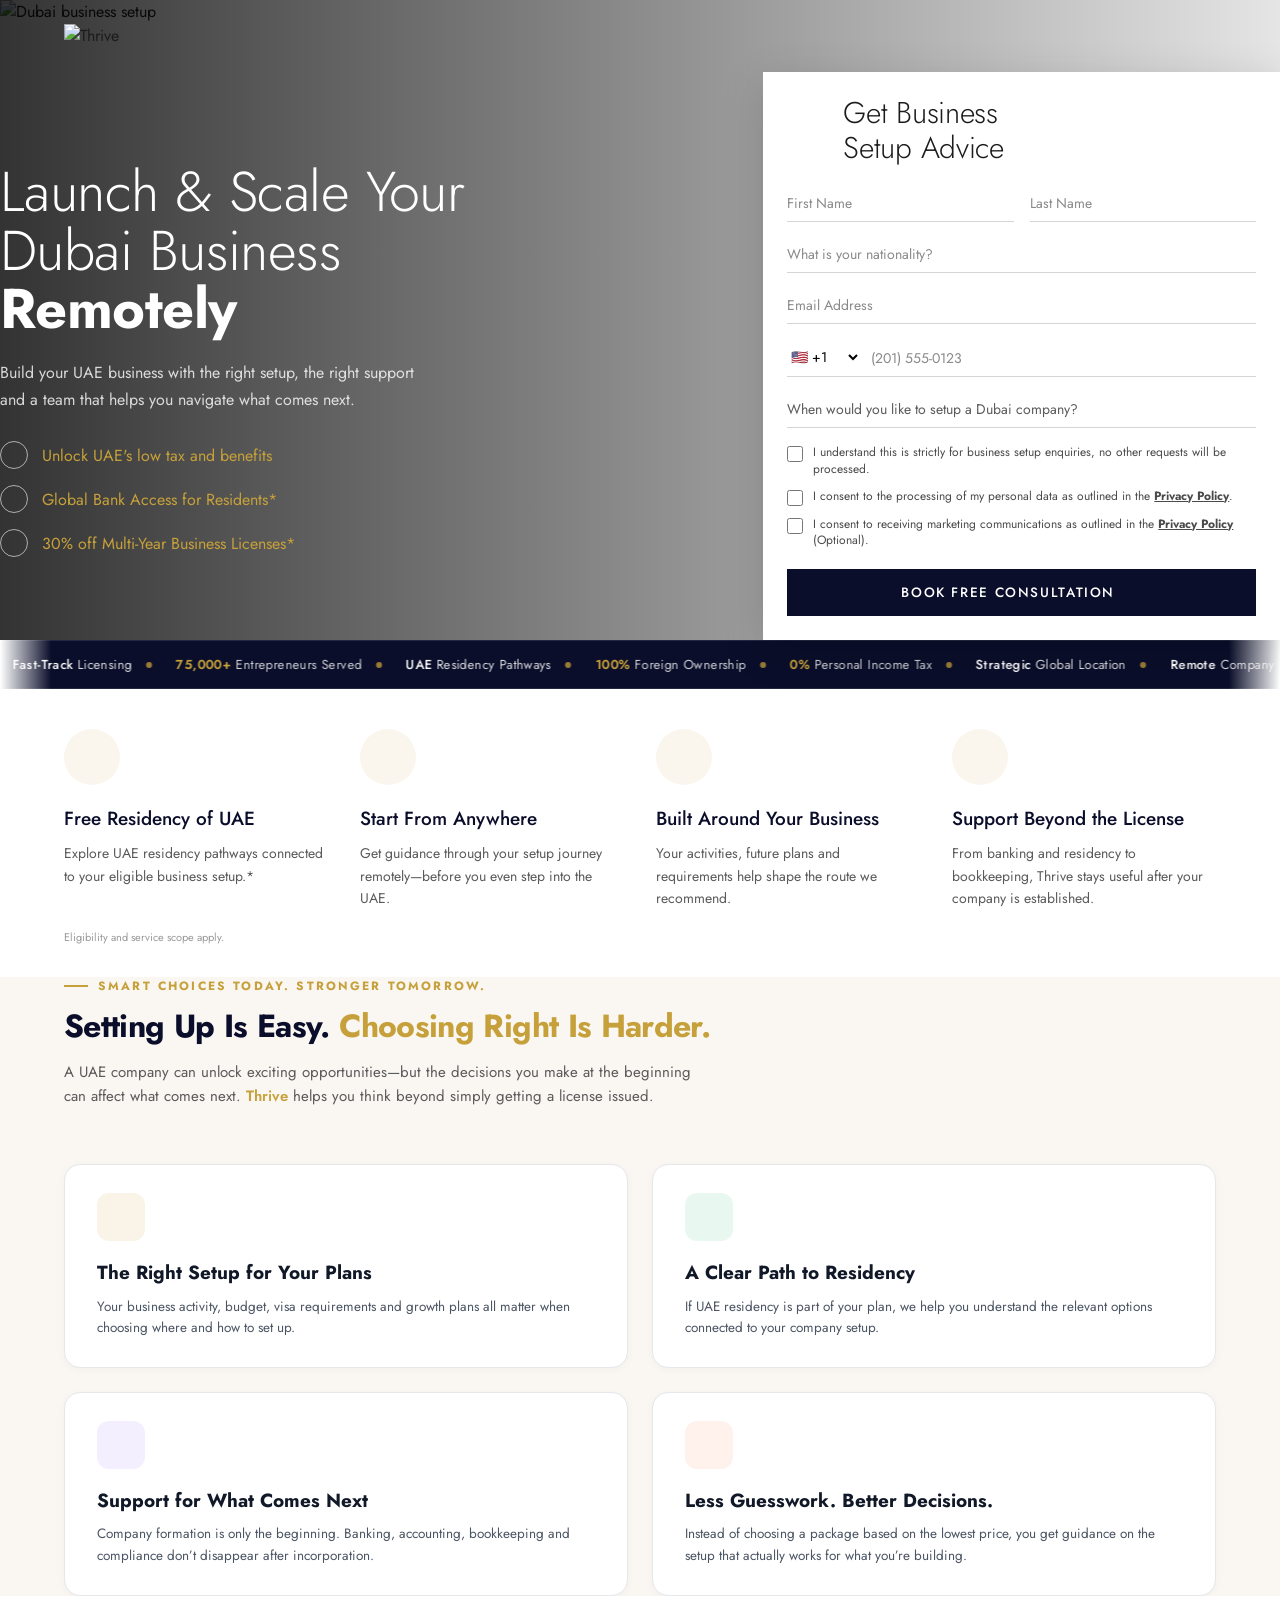
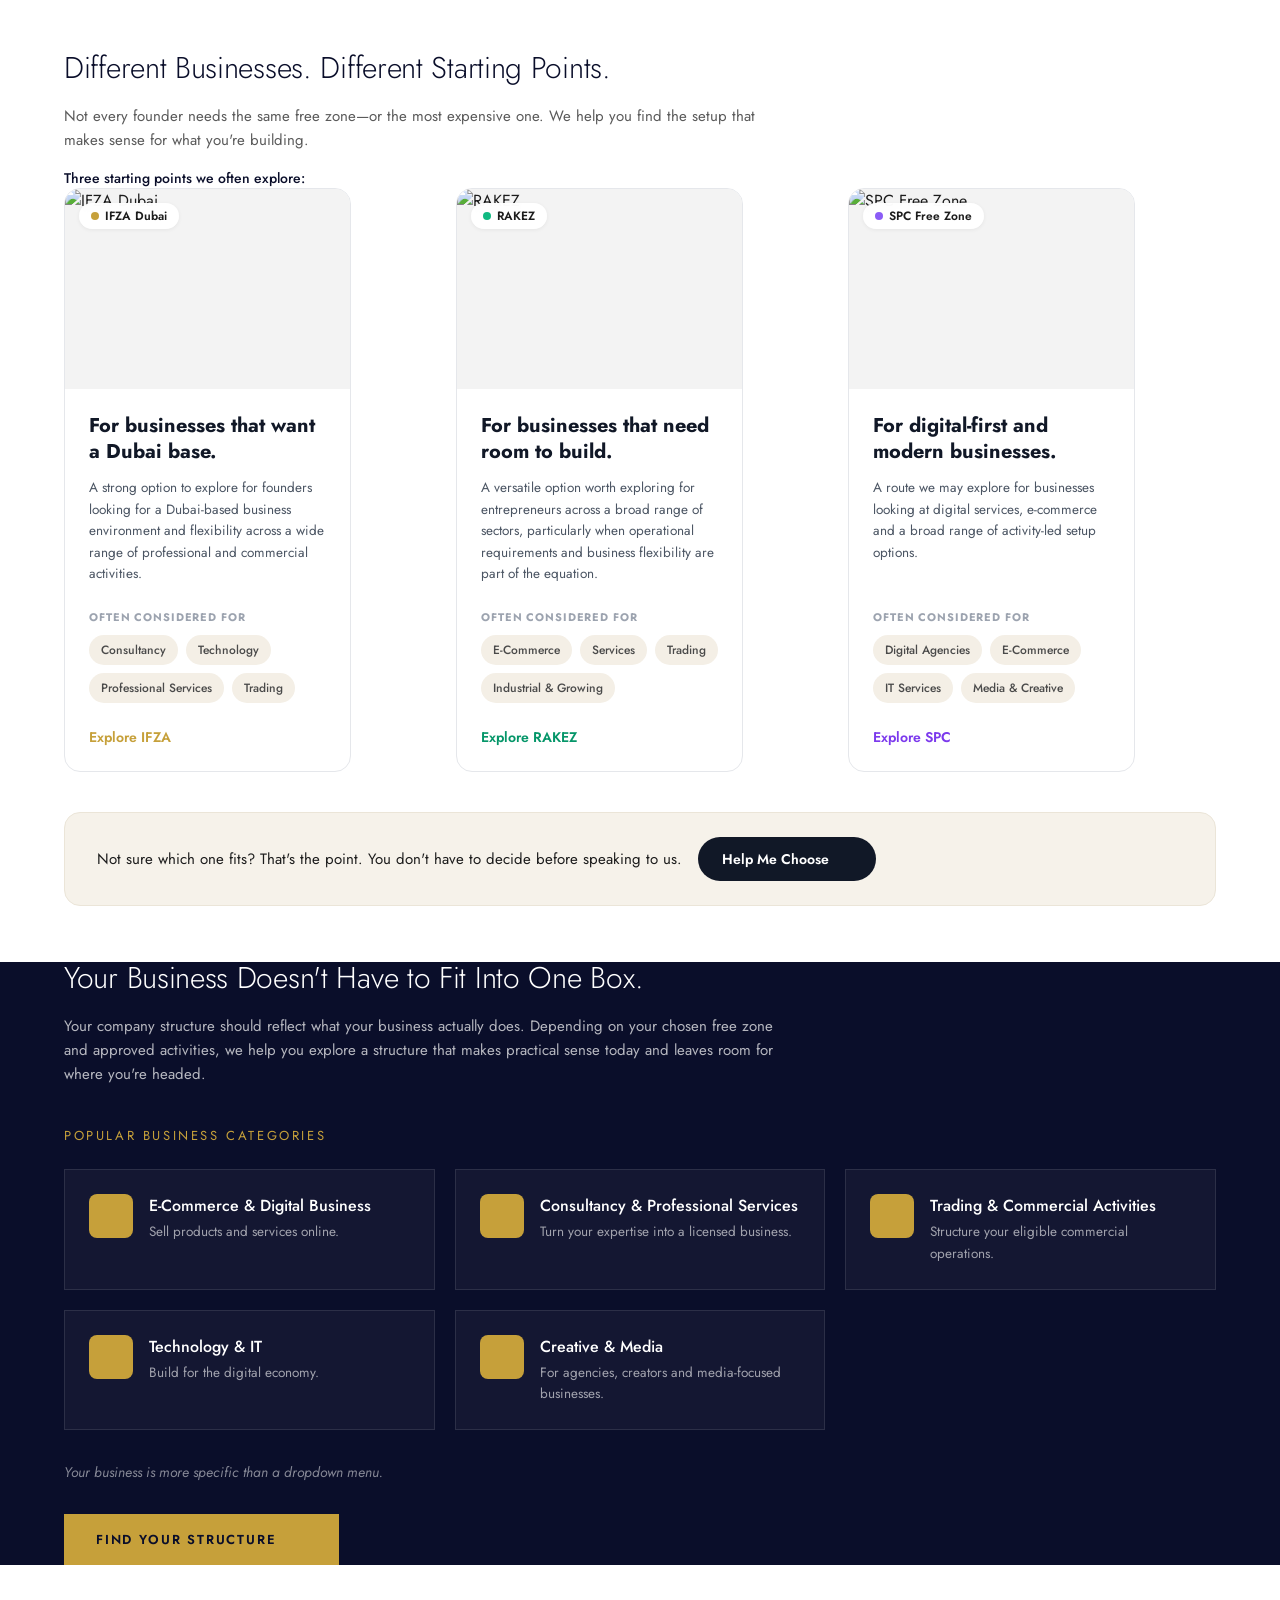
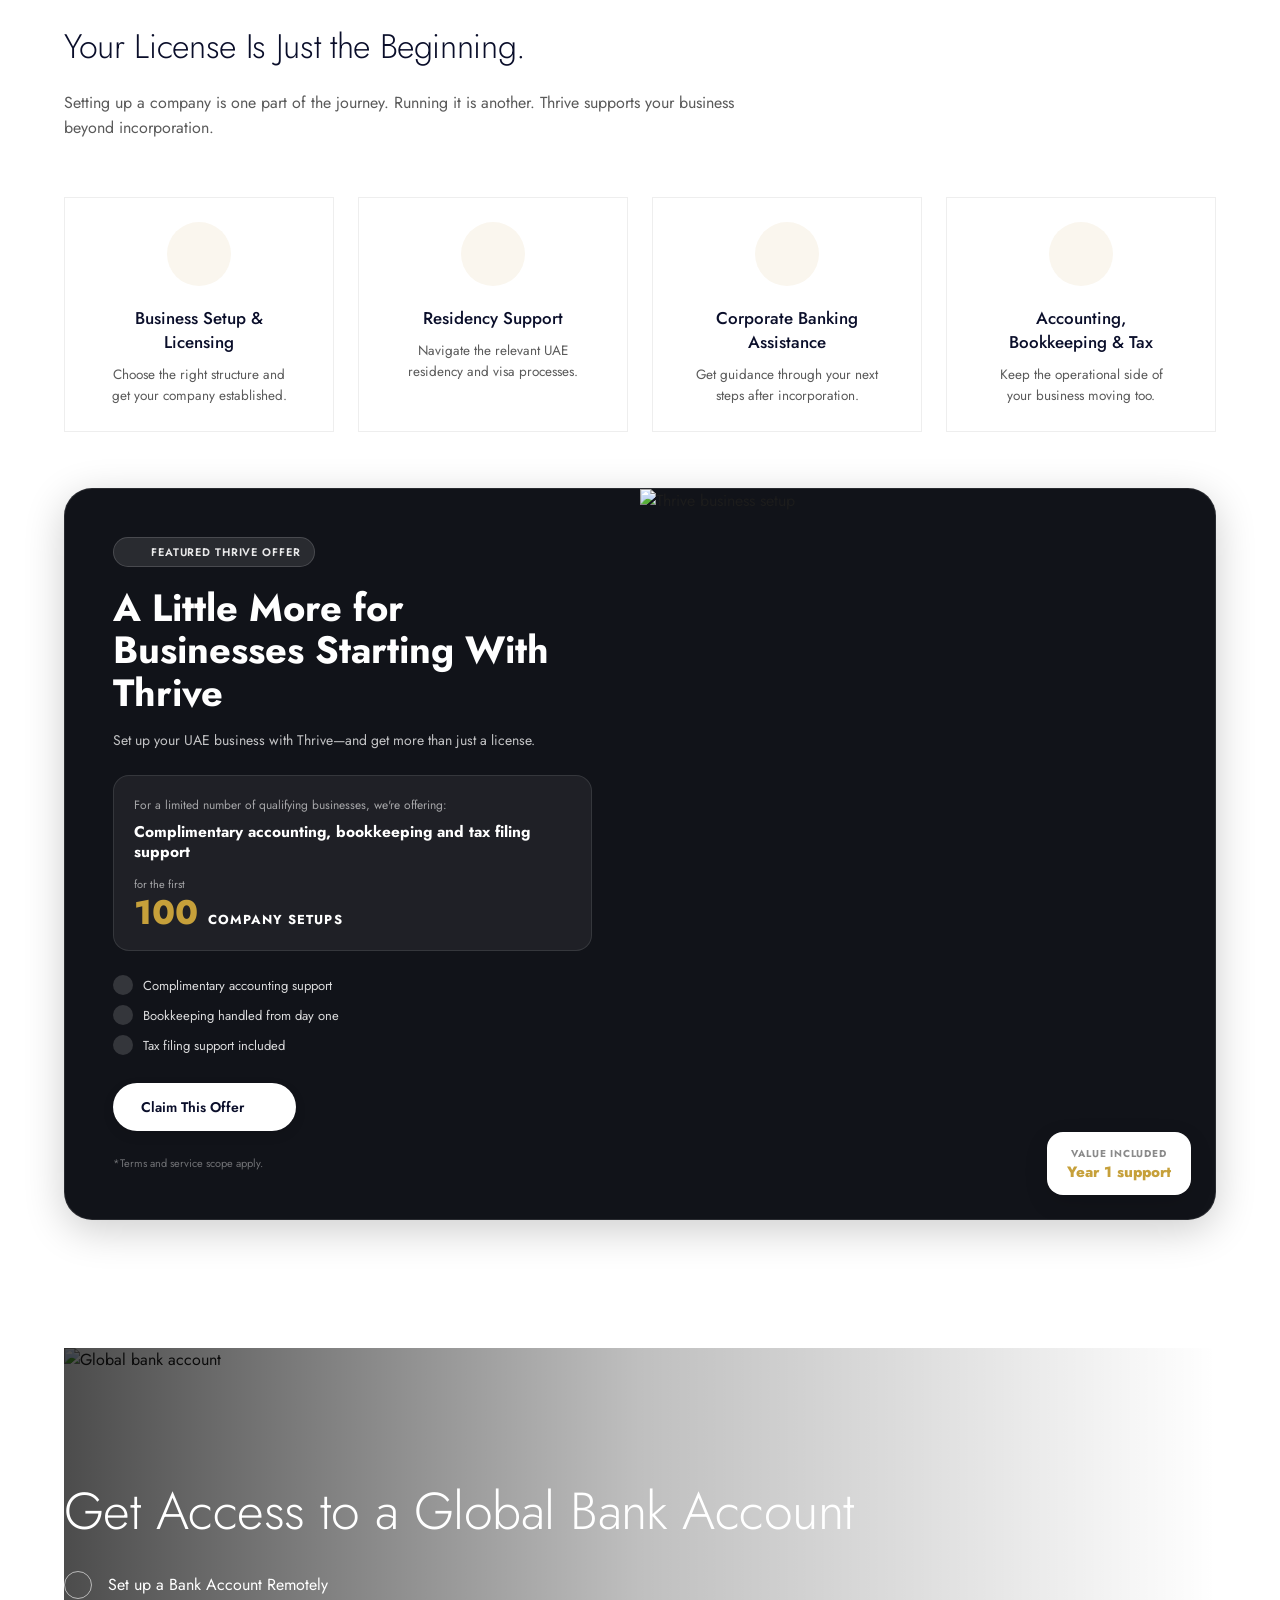
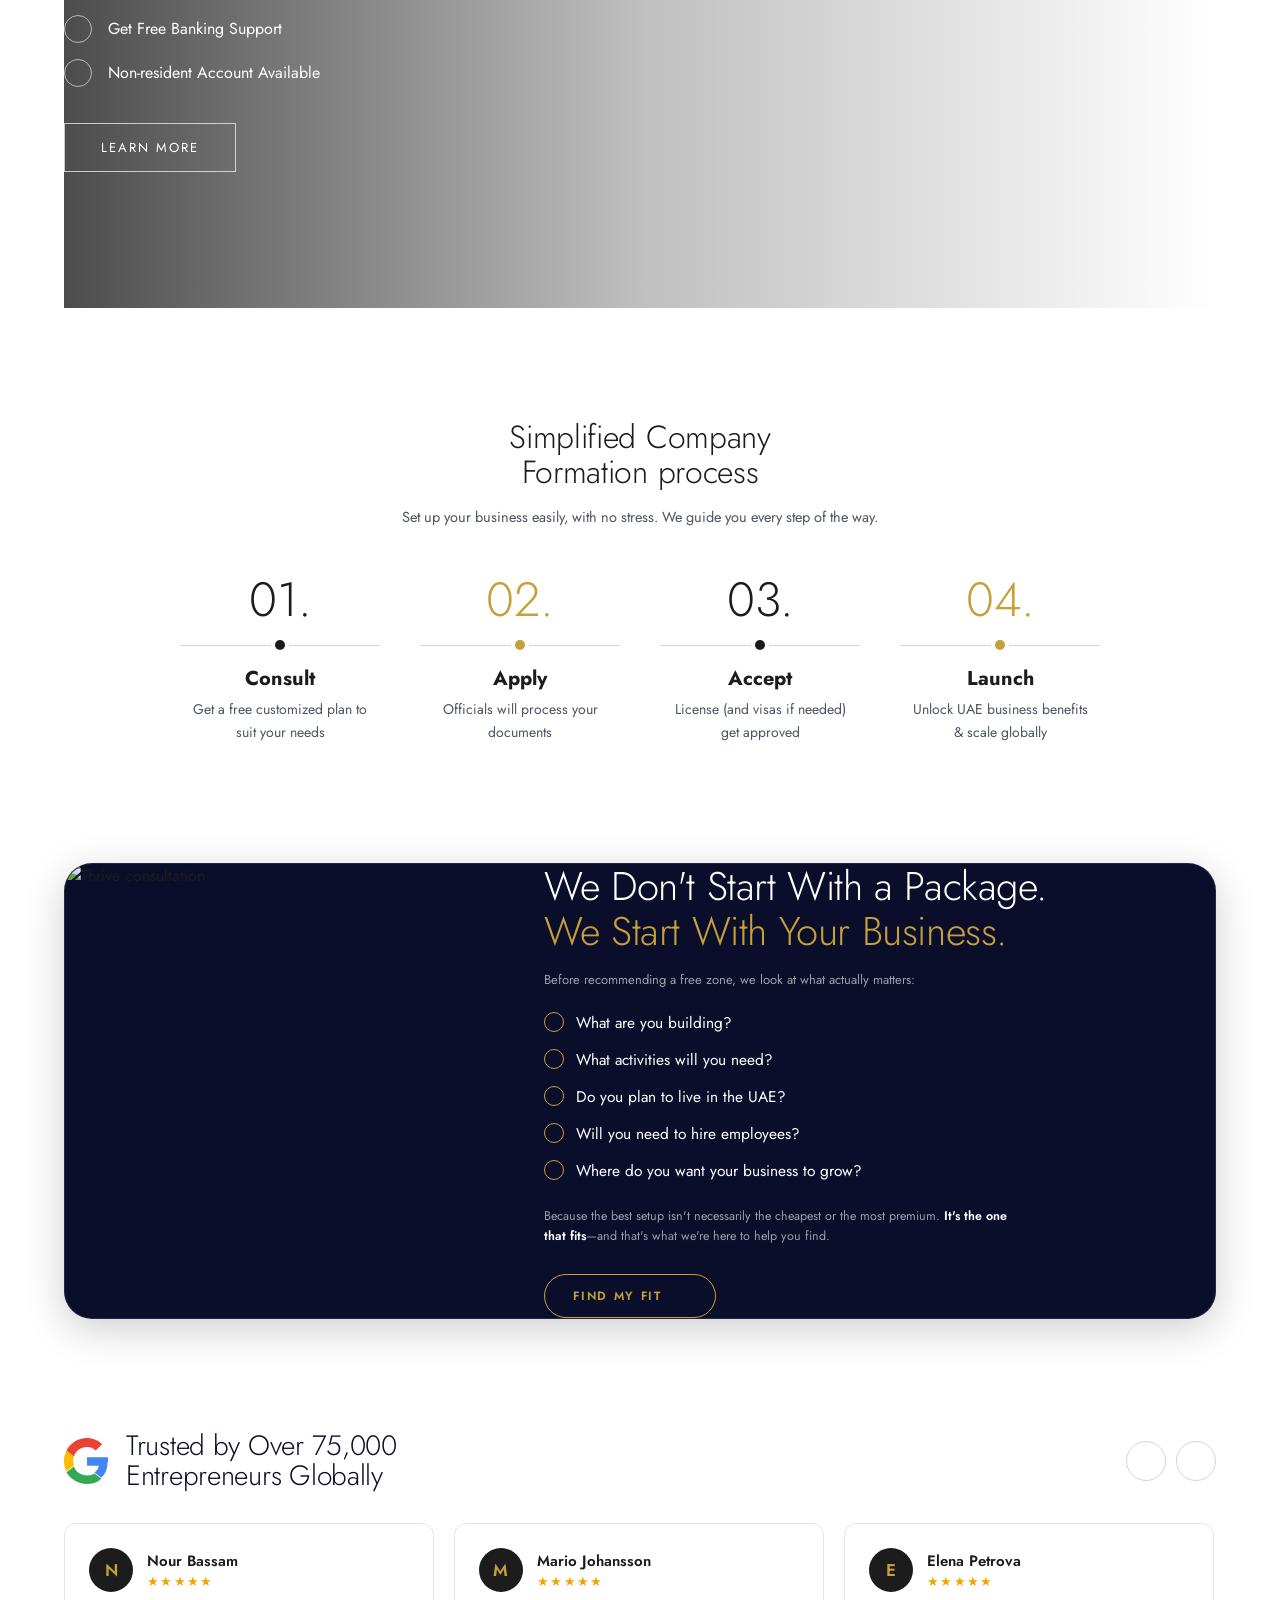
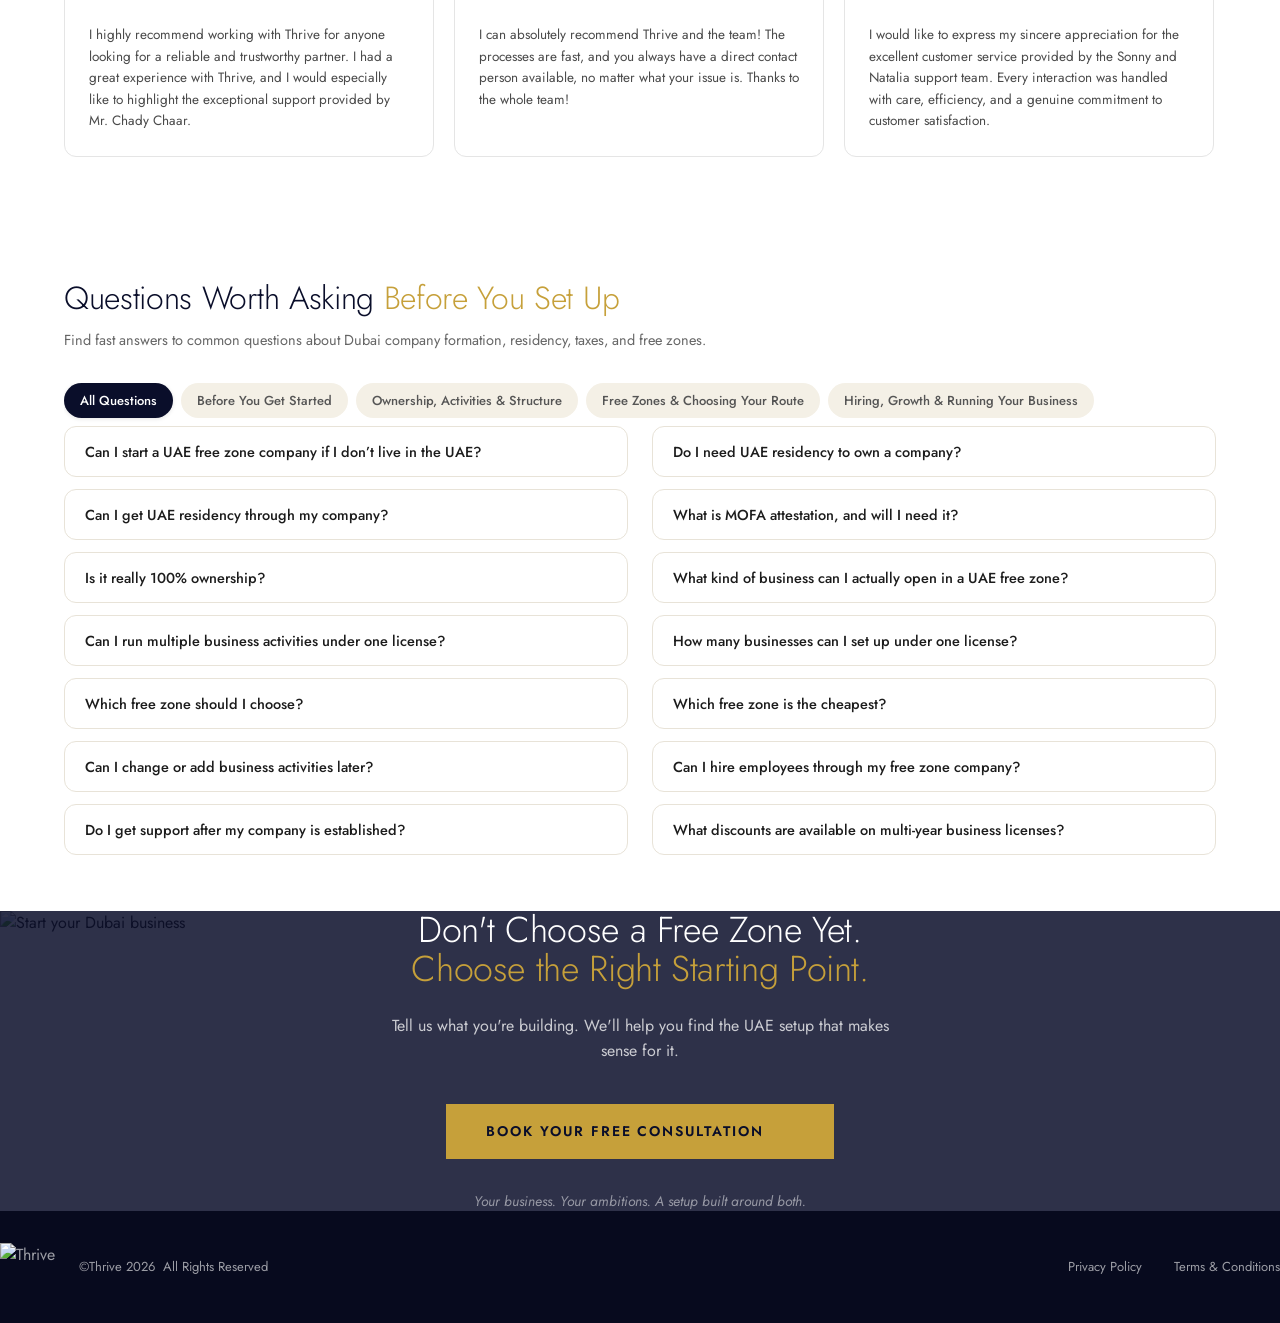
==== commit 4e4b9090: "Aggressive GHL fix: nuke ALL parent margins with CSS + JS parent walker" ====
--- a/thrive-ghl.html
+++ b/thrive-ghl.html
@@ -12,12 +12,18 @@
 <script src="https://unpkg.com/lucide@latest/dist/umd/lucide.min.js"></script>
 <style>
 *,*::before,*::after{box-sizing:border-box;margin:0;padding:0}
-html,body{margin:0!important;padding:0!important;width:100%!important;overflow-x:hidden}
+html,body{margin:0!important;padding:0!important;width:100%!important;max-width:100%!important;overflow-x:hidden}
 body{font-family:'Jost',-apple-system,BlinkMacSystemFont,sans-serif;-webkit-font-smoothing:antialiased;color:#1c1c1c;background:#fff}
-/* GHL override – force parent containers to have no margins/padding */
-.container,.row,.col,.col-12,.hl_page-preview--content,.hl-page-creator,
-[class*="section_"],[class*="container"],[id*="section"],[id*="preview"]{
-  margin:0!important;padding-left:0!important;padding-right:0!important;max-width:100%!important;width:100%!important;
+/* GHL override – nuke ALL parent wrapper margins/padding */
+html>body>div,body>div,body>div>div,body>div>div>div,
+.container,.row,.col,.col-12,.col-lg-12,.col-md-12,.col-sm-12,.col-xs-12,
+.inner,.section,.hl_page-preview--content,.hl-page-creator,.c-editor,
+.lc-block,.lc_text_block,.lc_html_block,.lc_code_block,
+#preview-container,#preview,.page-content,.site-page,
+[class*="section"],[class*="container"],[class*="column"],[class*="inner"],
+[class*="preview"],[class*="block"],[class*="wrapper"],[class*="content"],
+[id*="section"],[id*="preview"],[id*="container"],[id*="content"]{
+  margin:0!important;padding:0!important;max-width:100%!important;width:100%!important;border:none!important;
 }
 img{display:block;max-width:100%}
 a{text-decoration:none;color:inherit}
@@ -655,7 +661,14 @@
 function scrollTests(dir){const el=document.getElementById('testRow');const amt=dir==='left'?-el.clientWidth*.85:el.clientWidth*.85;el.scrollBy({left:amt,behavior:'smooth'})}
 
 // ========== INIT ==========
-document.addEventListener('DOMContentLoaded',init);
+document.addEventListener('DOMContentLoaded',function(){
+  init();
+  // Strip margins/padding from ALL parent wrappers (GHL fix)
+  setTimeout(function(){
+    var el=document.querySelector('.hero');
+    if(el){var p=el.parentElement;while(p&&p!==document.documentElement){p.style.cssText='margin:0!important;padding:0!important;max-width:100%!important;width:100%!important;border:none!important;';p=p.parentElement;}}
+  },100);
+});
 </script>
 </body>
 </html>
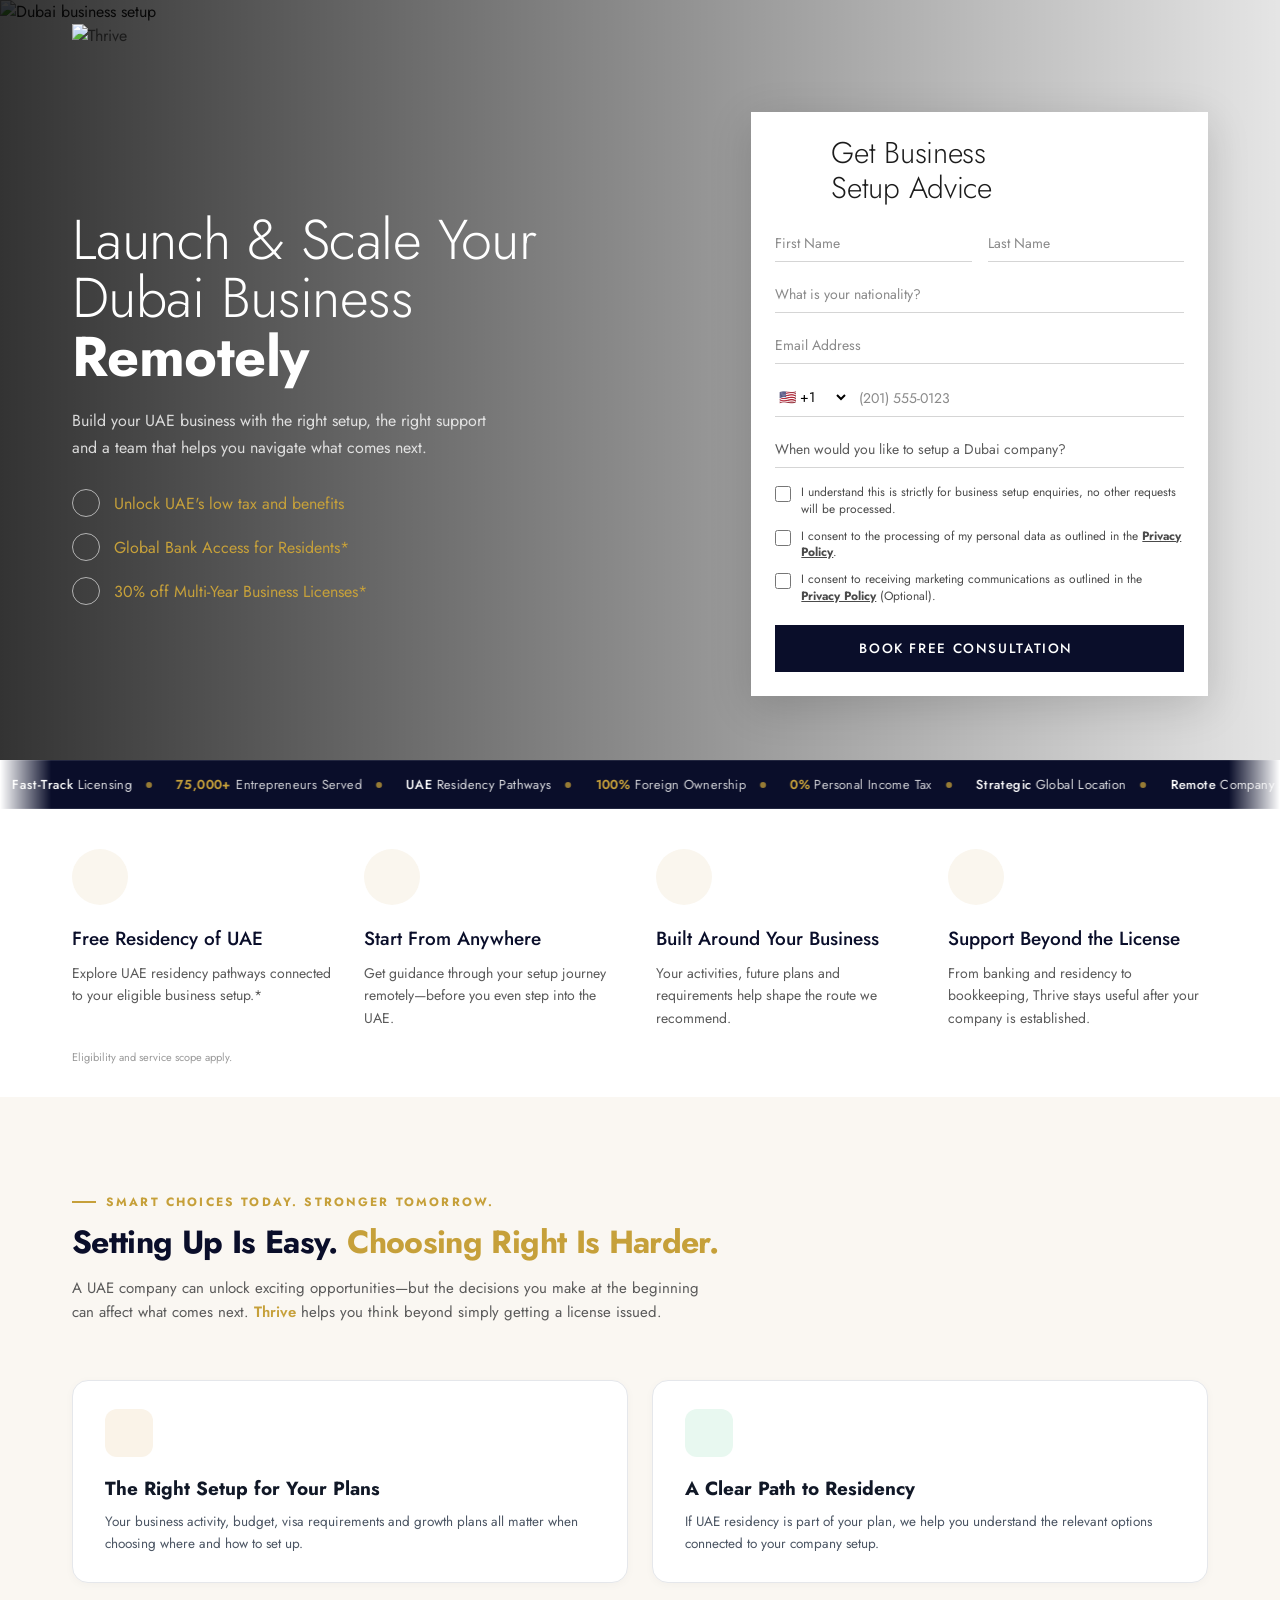
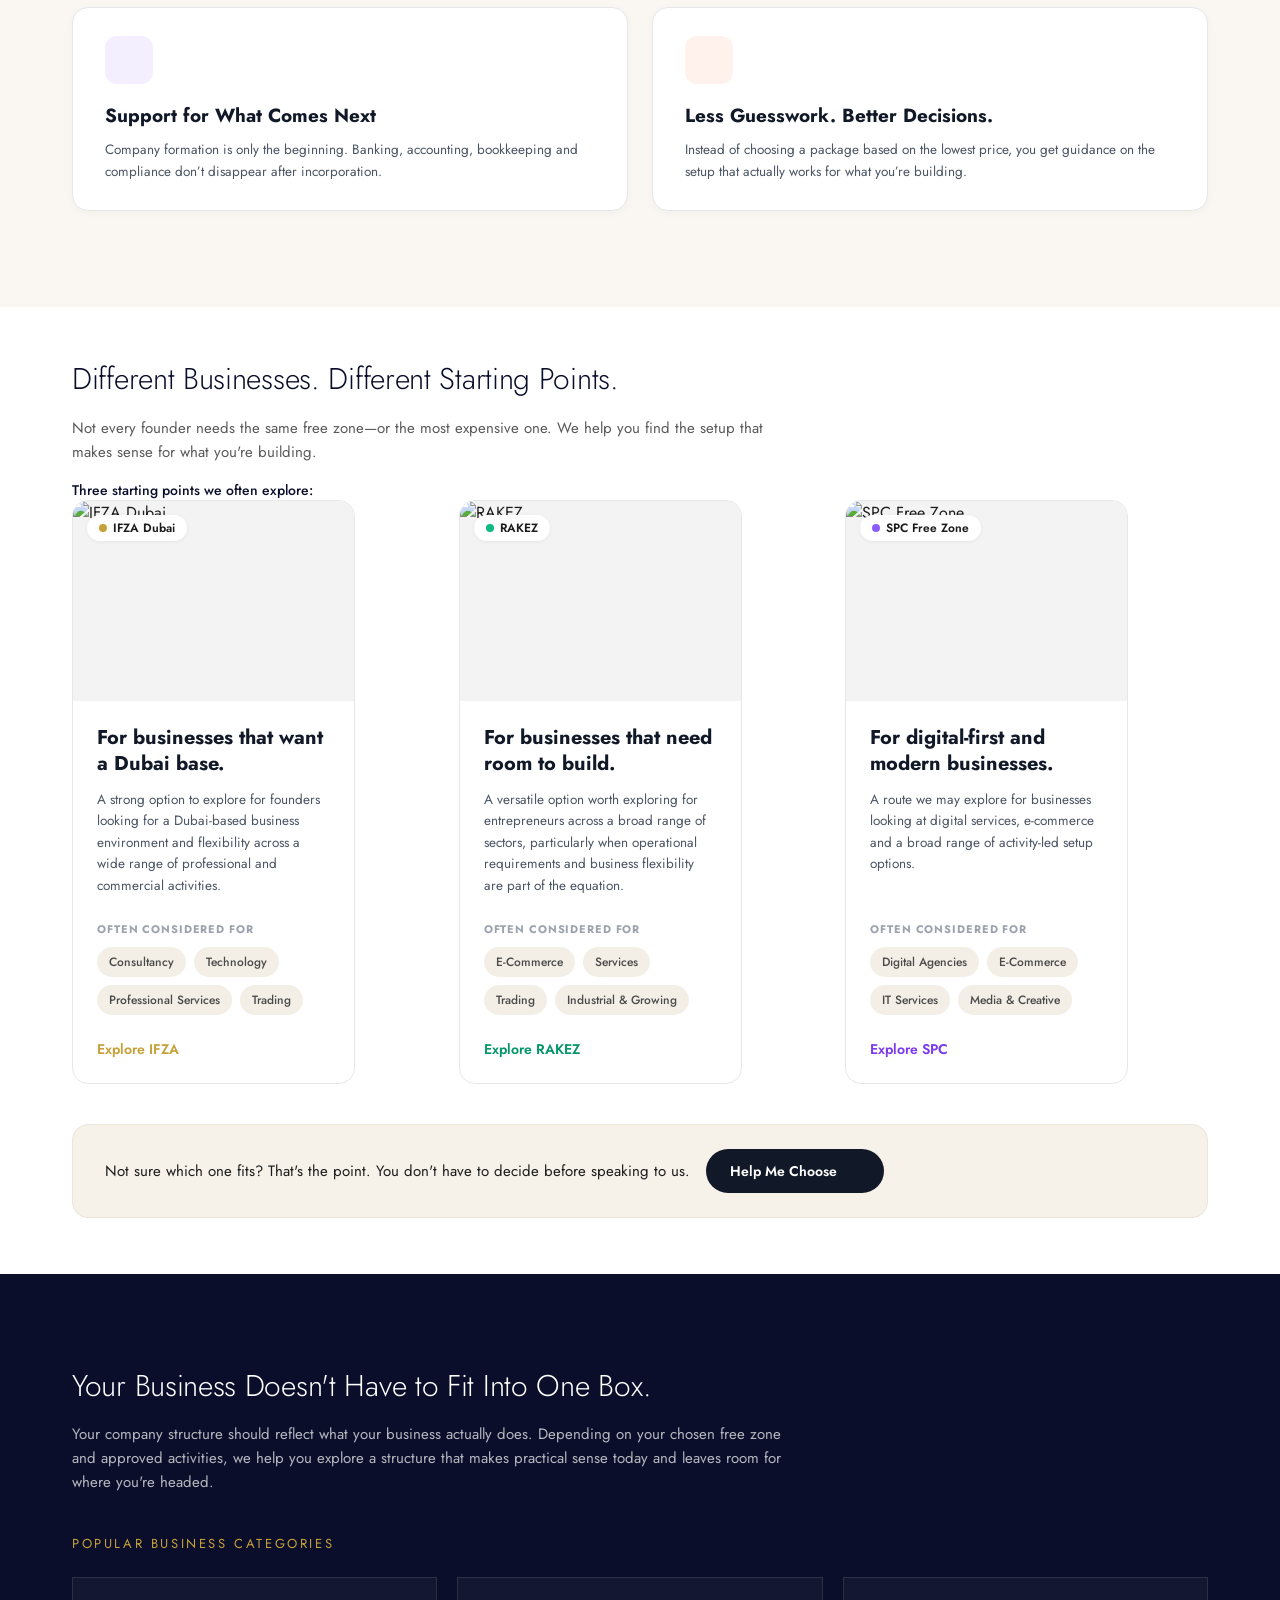
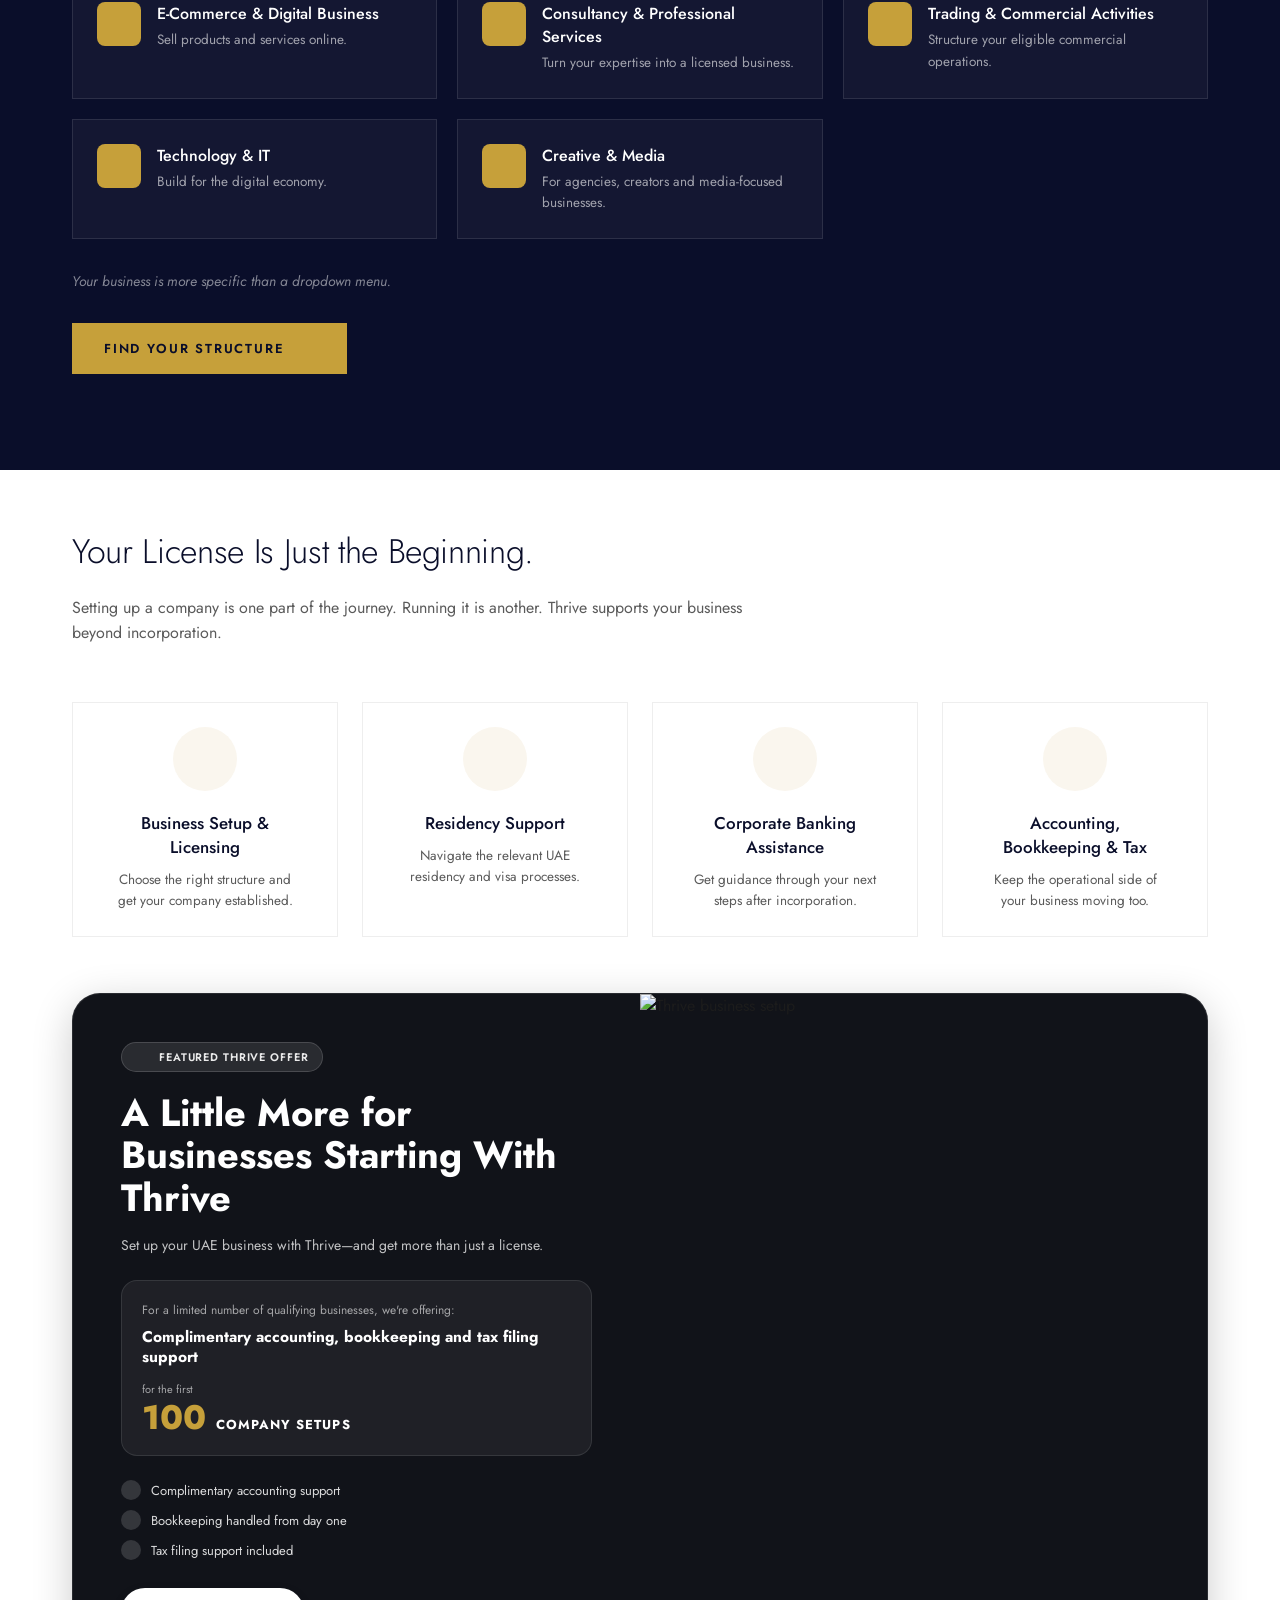
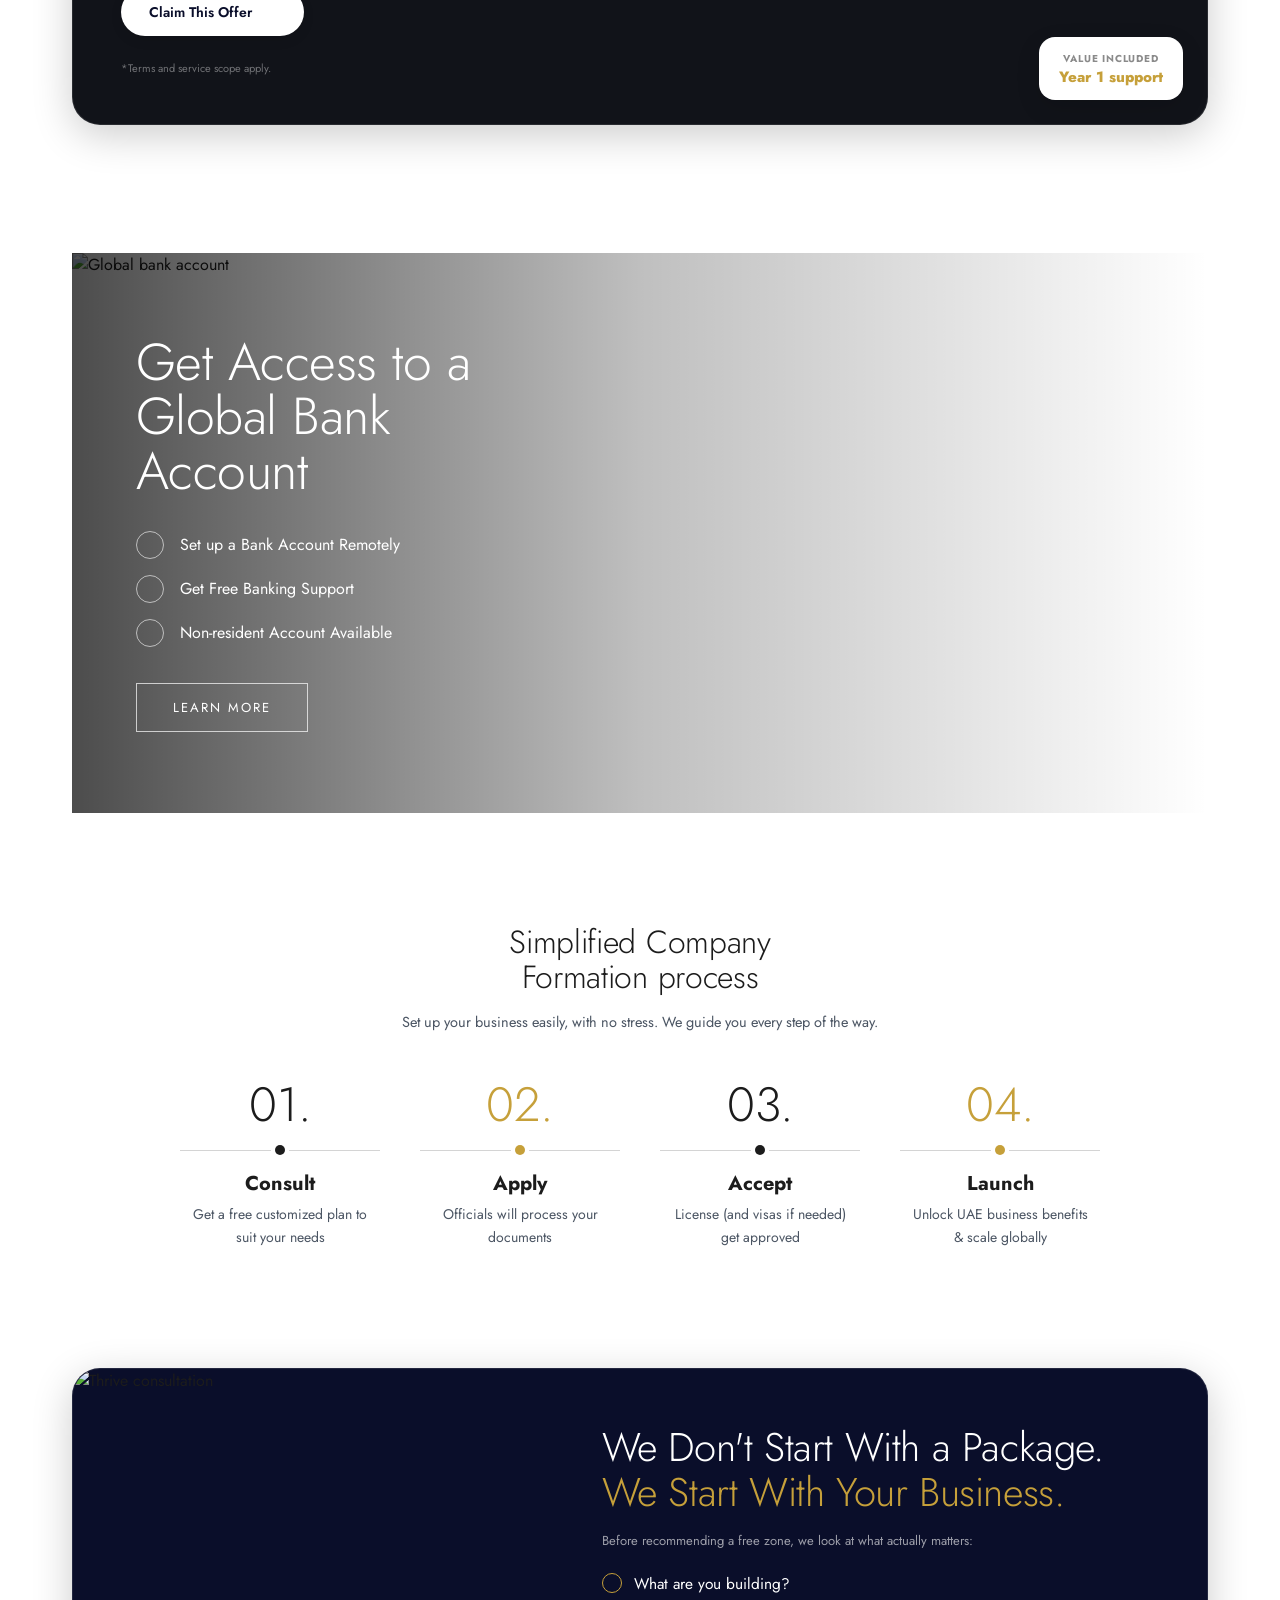
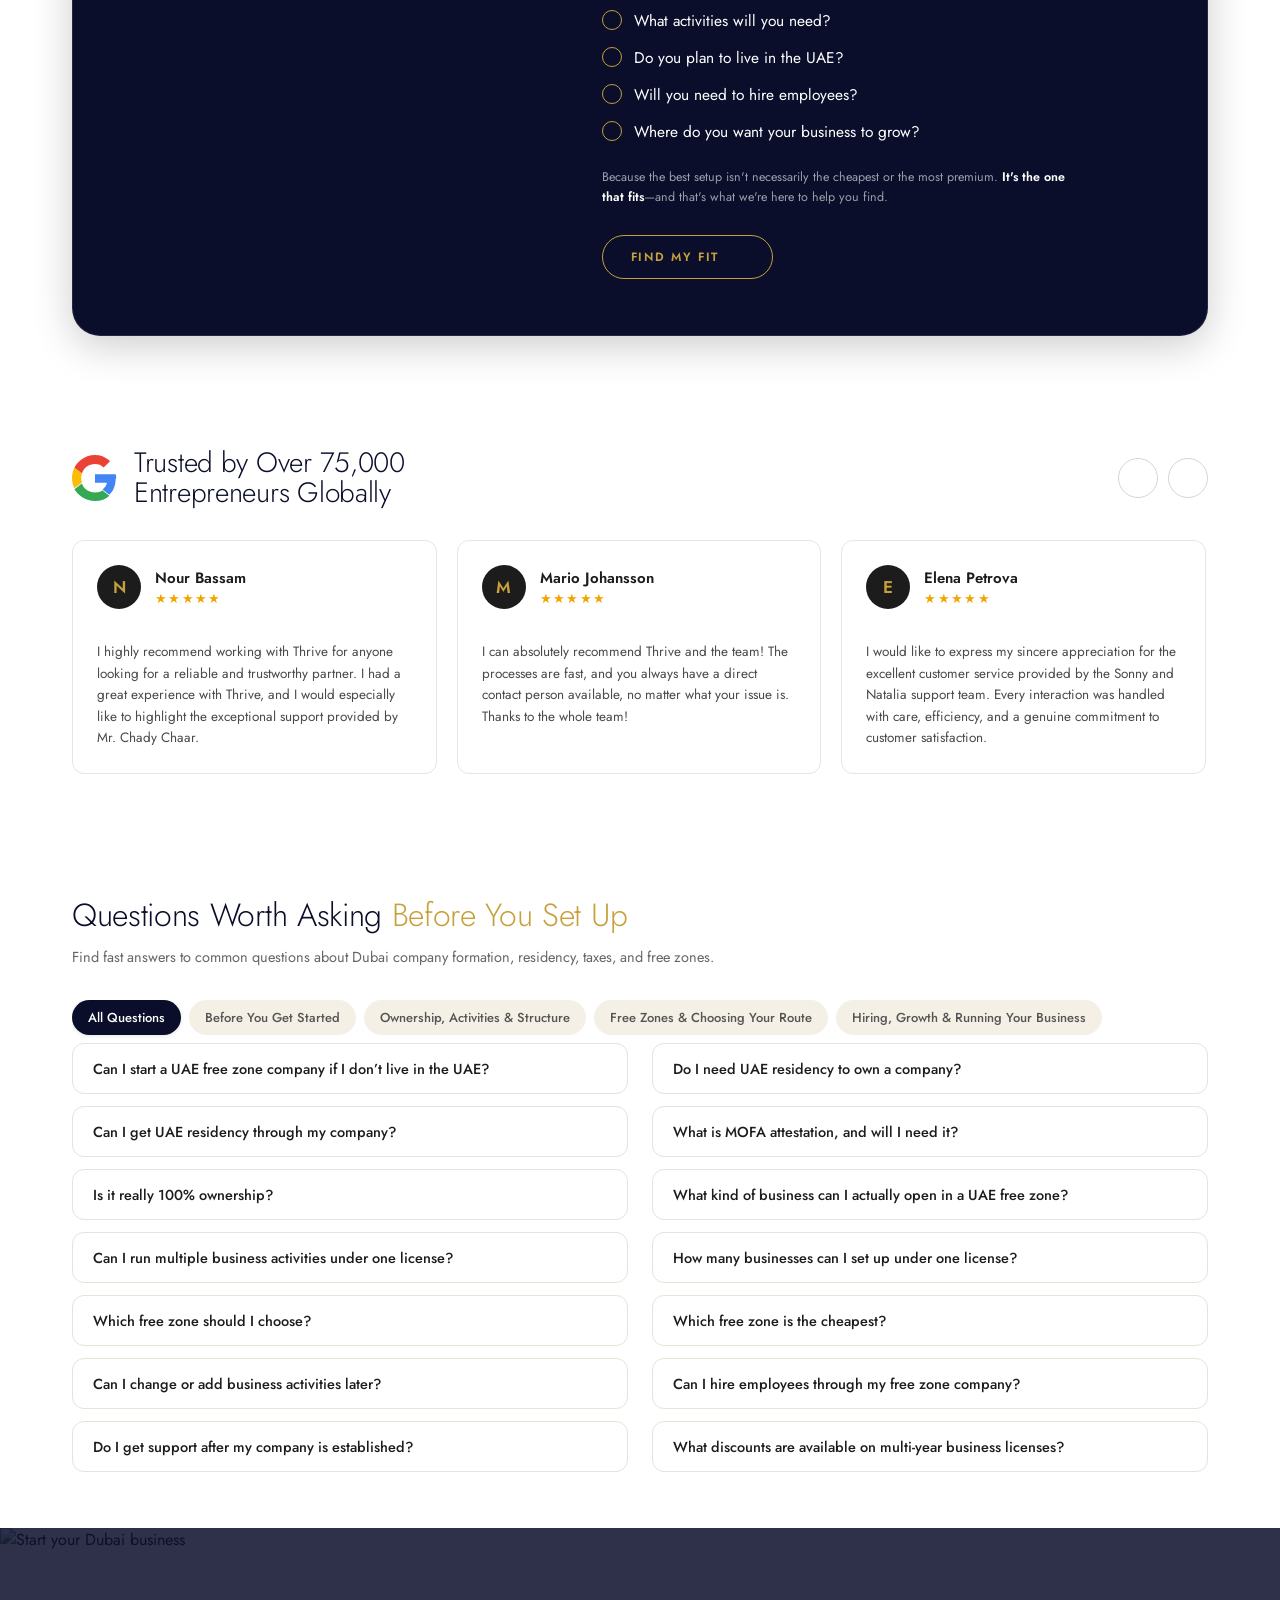
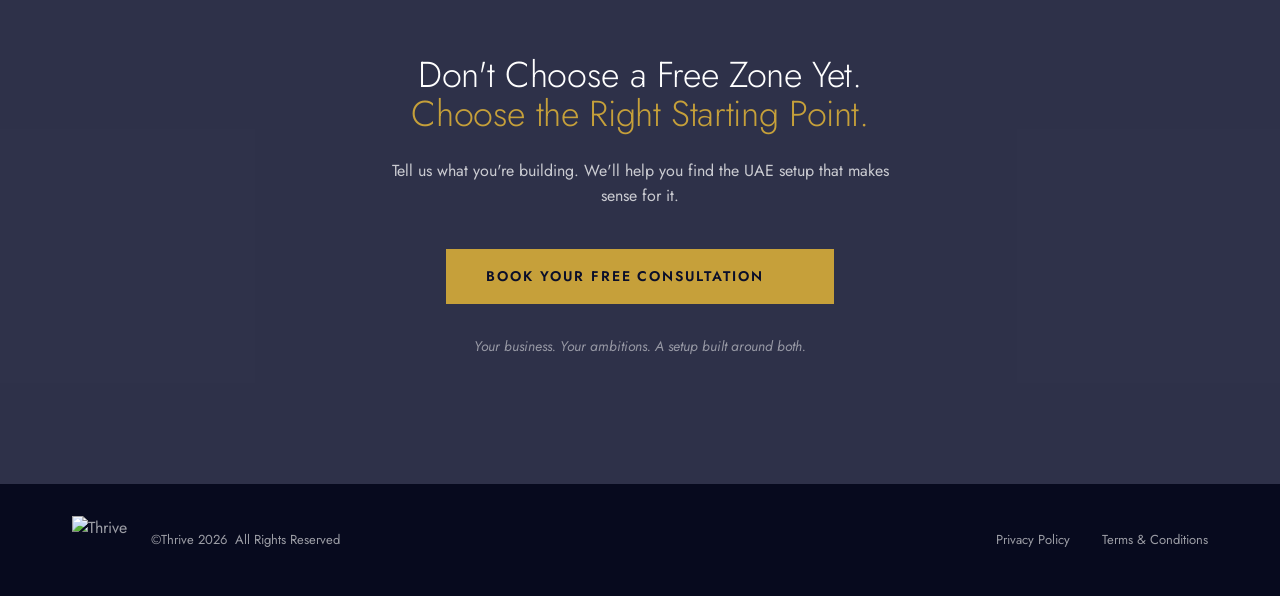
==== commit db2fa959: "Fix container padding and margins for hero and all sections" ====
--- a/thrive-ghl.html
+++ b/thrive-ghl.html
@@ -14,17 +14,6 @@
 *,*::before,*::after{box-sizing:border-box;margin:0;padding:0}
 html,body{margin:0!important;padding:0!important;width:100%!important;max-width:100%!important;overflow-x:hidden}
 body{font-family:'Jost',-apple-system,BlinkMacSystemFont,sans-serif;-webkit-font-smoothing:antialiased;color:#1c1c1c;background:#fff}
-/* GHL override – nuke ALL parent wrapper margins/padding */
-html>body>div,body>div,body>div>div,body>div>div>div,
-.container,.row,.col,.col-12,.col-lg-12,.col-md-12,.col-sm-12,.col-xs-12,
-.inner,.section,.hl_page-preview--content,.hl-page-creator,.c-editor,
-.lc-block,.lc_text_block,.lc_html_block,.lc_code_block,
-#preview-container,#preview,.page-content,.site-page,
-[class*="section"],[class*="container"],[class*="column"],[class*="inner"],
-[class*="preview"],[class*="block"],[class*="wrapper"],[class*="content"],
-[id*="section"],[id*="preview"],[id*="container"],[id*="content"]{
-  margin:0!important;padding:0!important;max-width:100%!important;width:100%!important;border:none!important;
-}
 img{display:block;max-width:100%}
 a{text-decoration:none;color:inherit}
 button{cursor:pointer;border:none;background:none;font-family:inherit}
@@ -32,7 +21,8 @@
 ul{list-style:none}
 
 /* Utility */
-.sc{max-width:1200px;margin:0 auto;padding-left:1.5rem;padding-right:1.5rem}
+.sc{max-width:1200px!important;margin-left:auto!important;margin-right:auto!important;padding-left:1.5rem!important;padding-right:1.5rem!important;width:100%!important;box-sizing:border-box!important}
+@media(min-width:768px){.sc{padding-left:2rem!important;padding-right:2rem!important}}
 .ifza-gold{color:#c6a03a}
 .ifza-heading{font-weight:300;line-height:1.08;letter-spacing:-0.01em}
 .dot-pattern{background-image:radial-gradient(#c9c9c9 1.4px,transparent 1.4px);background-size:11px 11px}
@@ -334,6 +324,7 @@
 </style>
 </head>
 <body>
+<div id="thrive-app">
 
 <!-- ========== 01: HERO ========== -->
 <section class="hero">
@@ -555,6 +546,7 @@
     </div>
   </div>
 </footer>
+</div>
 
 <script>
 // ========== DATA ==========
@@ -663,10 +655,20 @@
 // ========== INIT ==========
 document.addEventListener('DOMContentLoaded',function(){
   init();
-  // Strip margins/padding from ALL parent wrappers (GHL fix)
+  // Strip padding/margin from GHL parent wrappers outside #thrive-app
   setTimeout(function(){
-    var el=document.querySelector('.hero');
-    if(el){var p=el.parentElement;while(p&&p!==document.documentElement){p.style.cssText='margin:0!important;padding:0!important;max-width:100%!important;width:100%!important;border:none!important;';p=p.parentElement;}}
+    var landing=document.getElementById('thrive-app');
+    if(landing){
+      var p=landing.parentElement;
+      while(p && p!==document.documentElement){
+        p.style.setProperty('margin','0','important');
+        p.style.setProperty('padding-left','0','important');
+        p.style.setProperty('padding-right','0','important');
+        p.style.setProperty('max-width','100%','important');
+        p.style.setProperty('width','100%','important');
+        p=p.parentElement;
+      }
+    }
   },100);
 });
 </script>
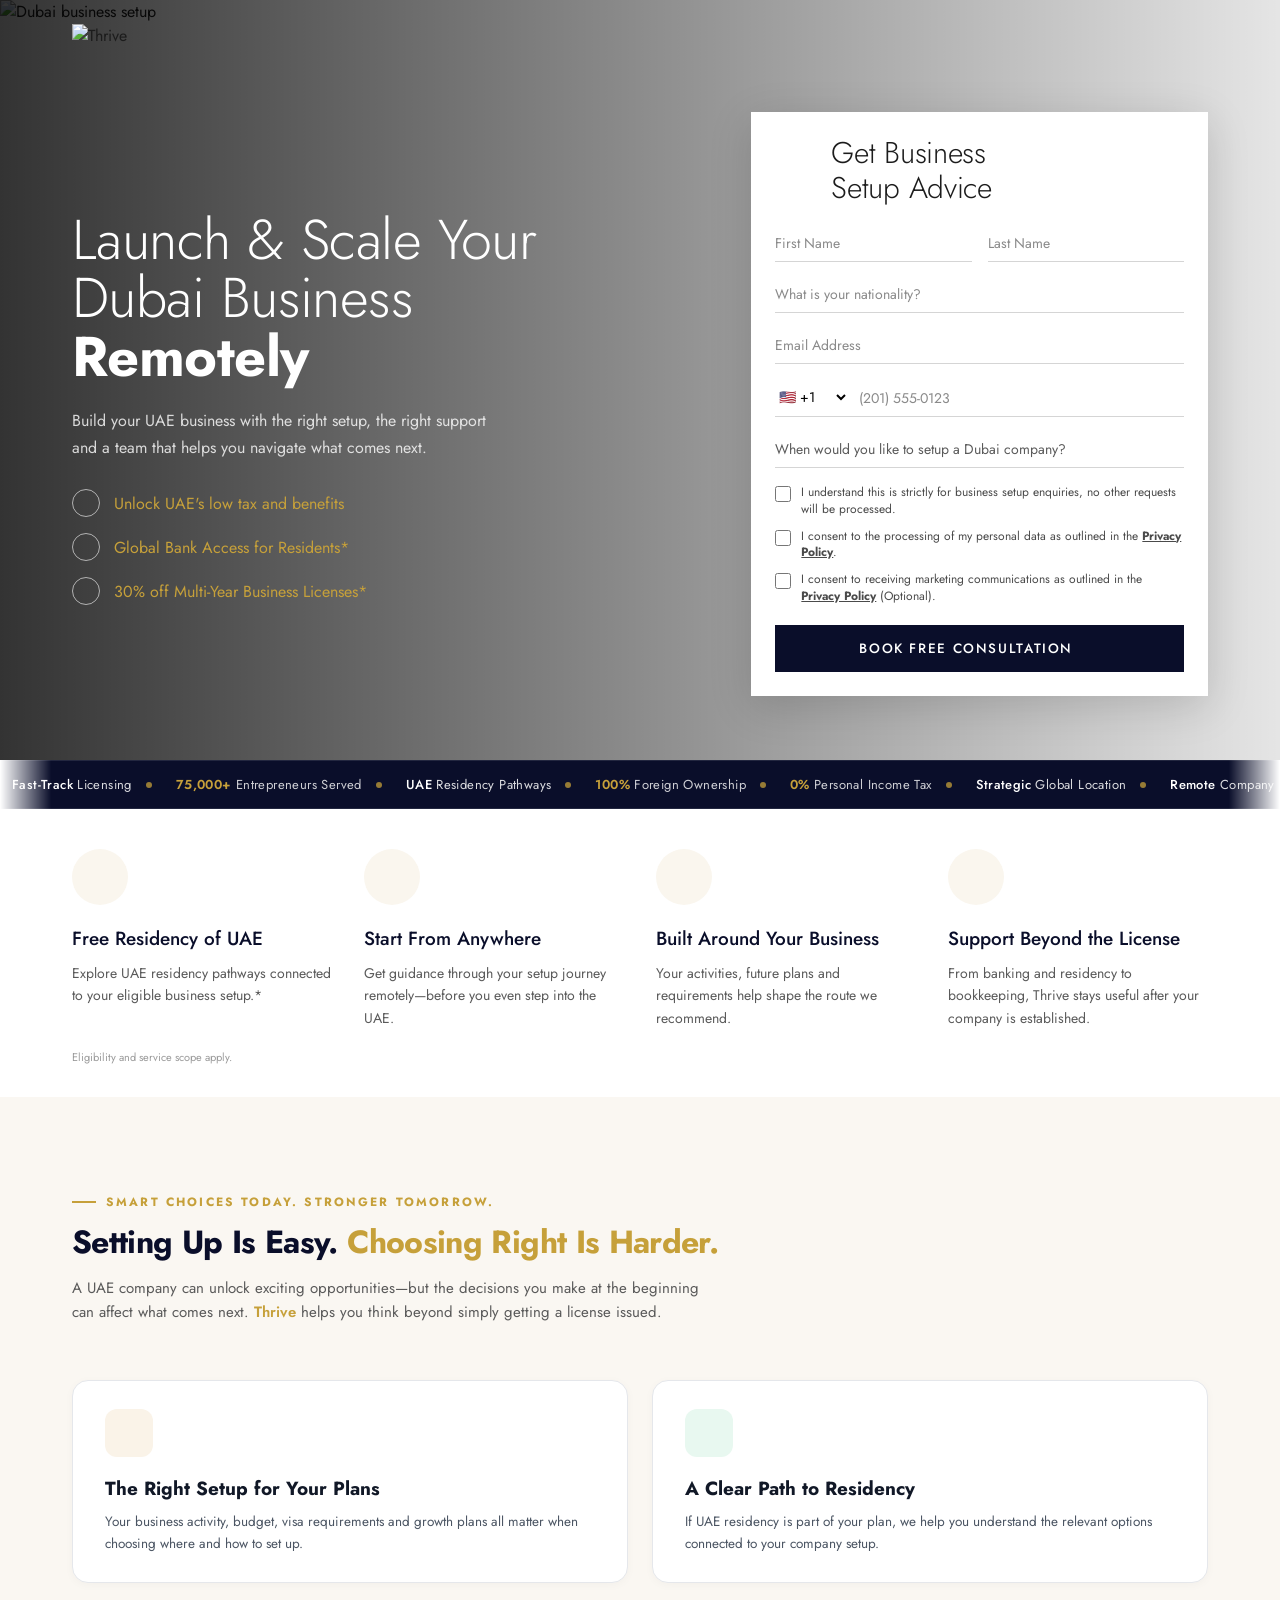
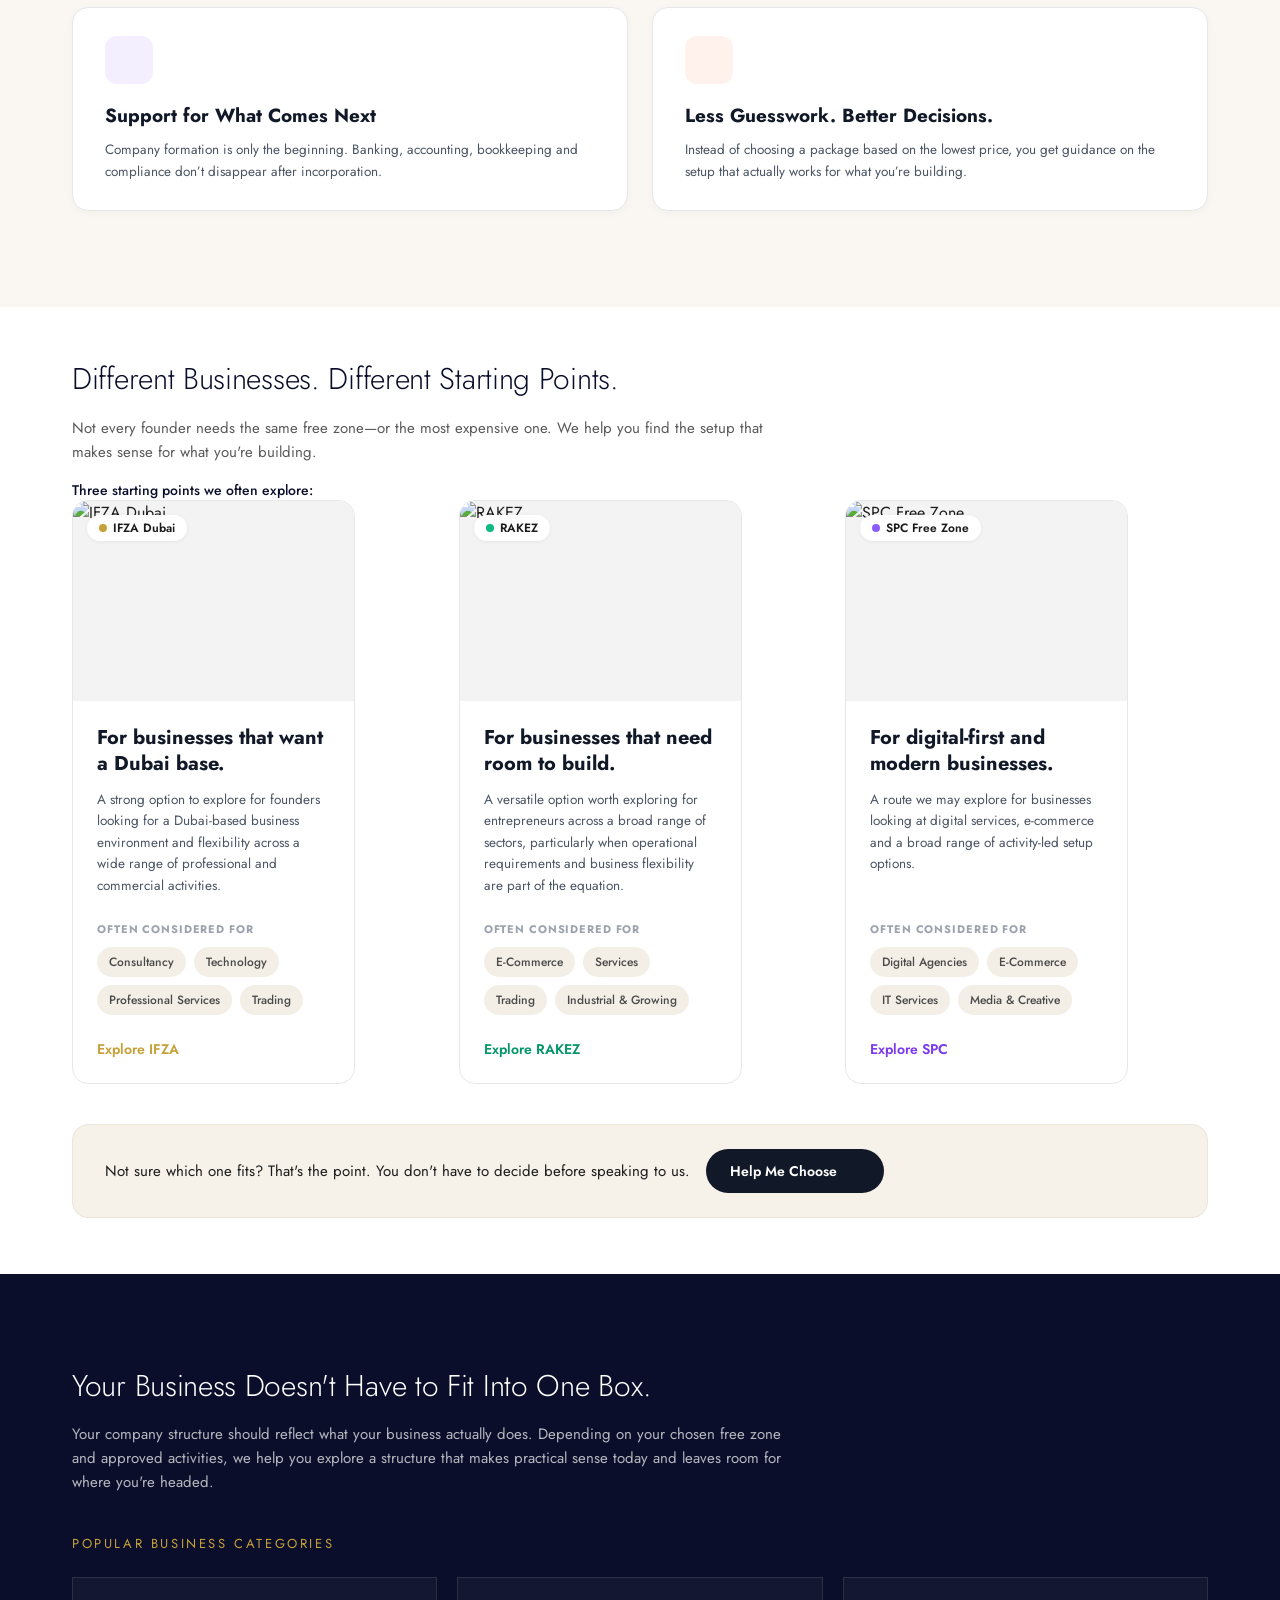
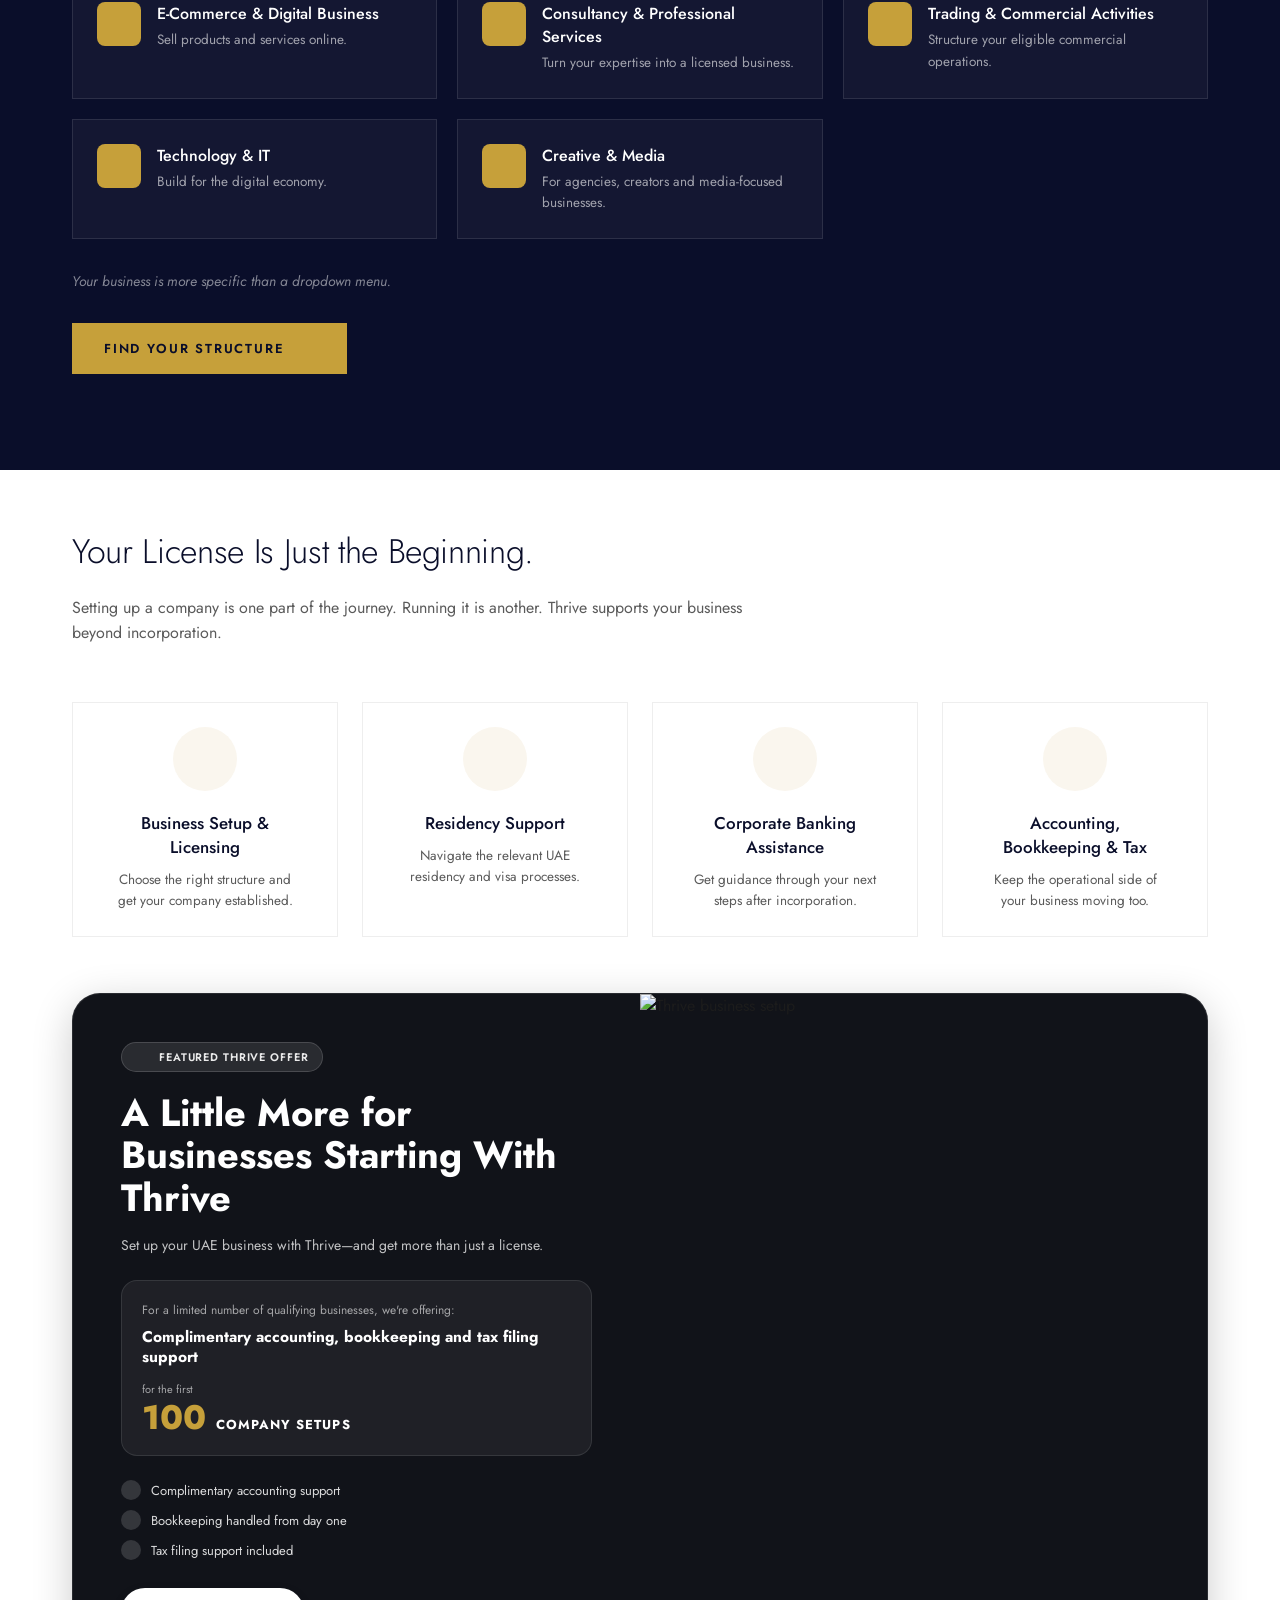
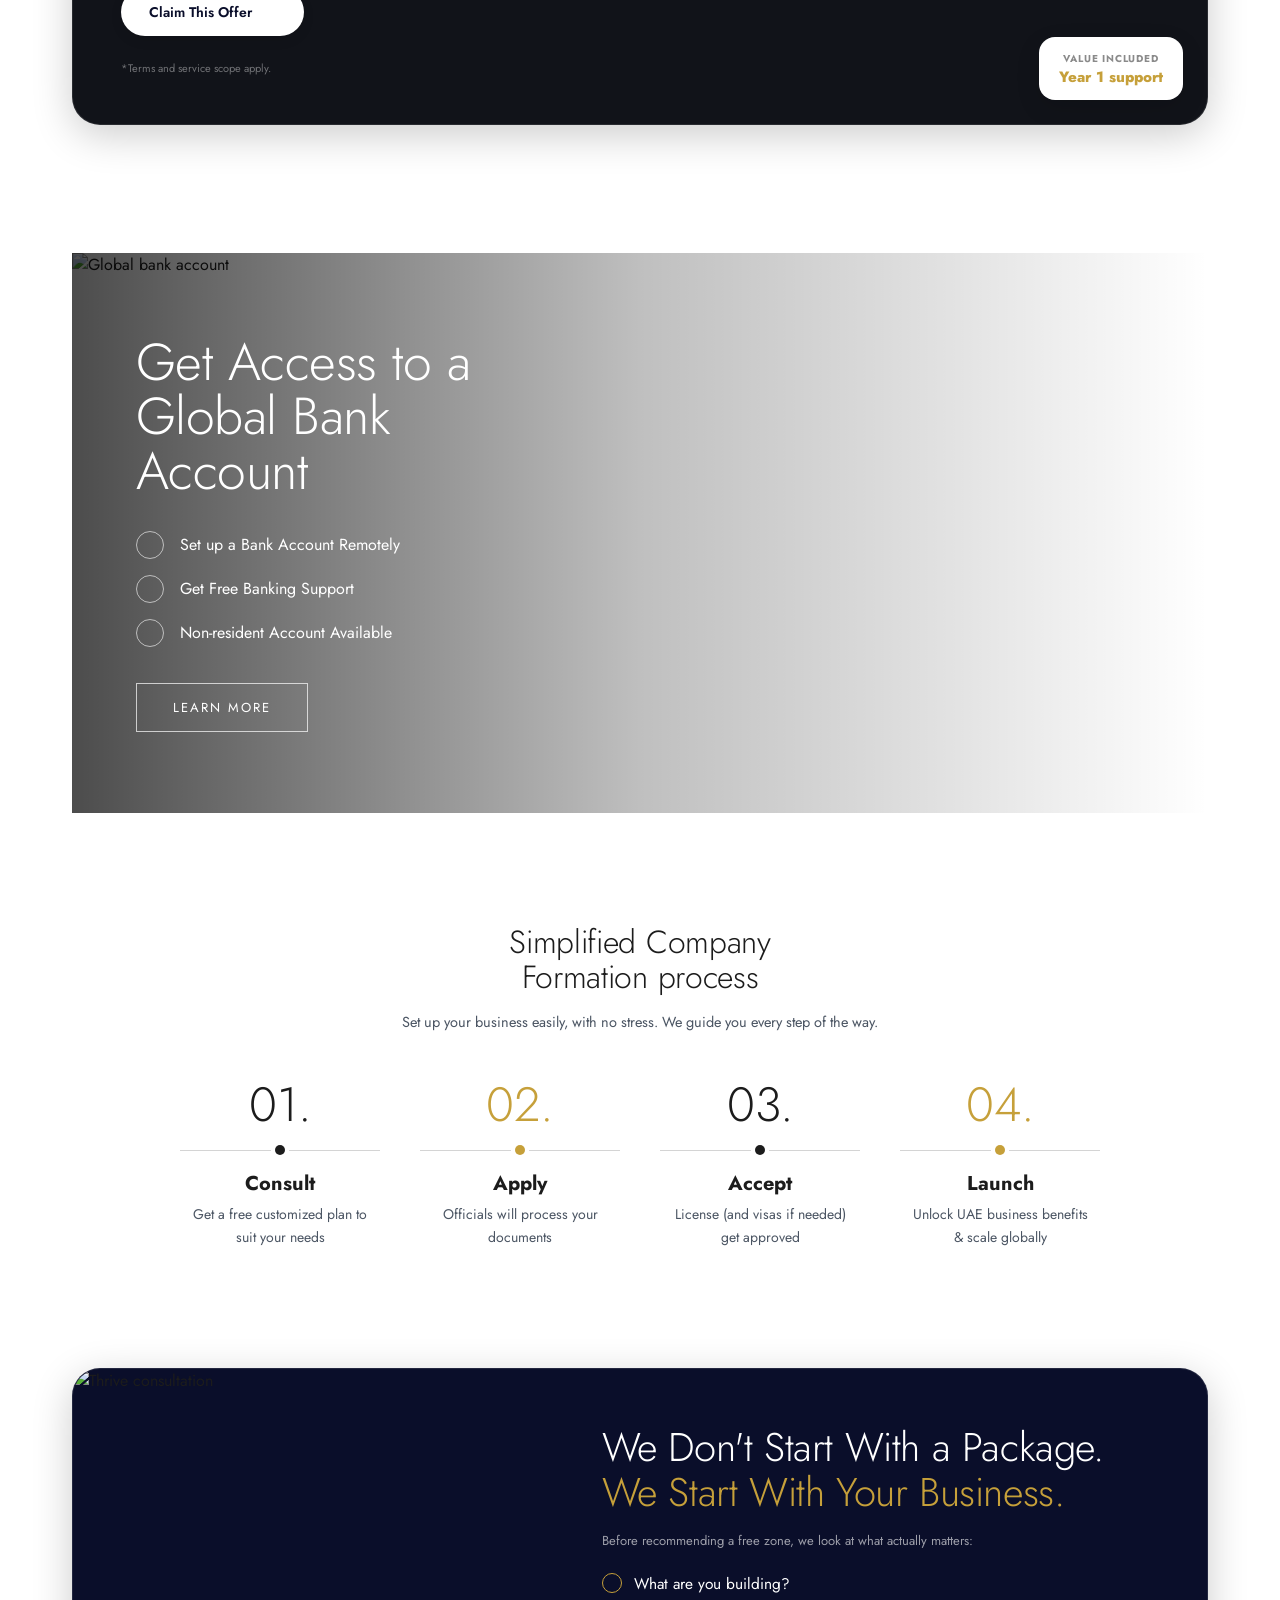
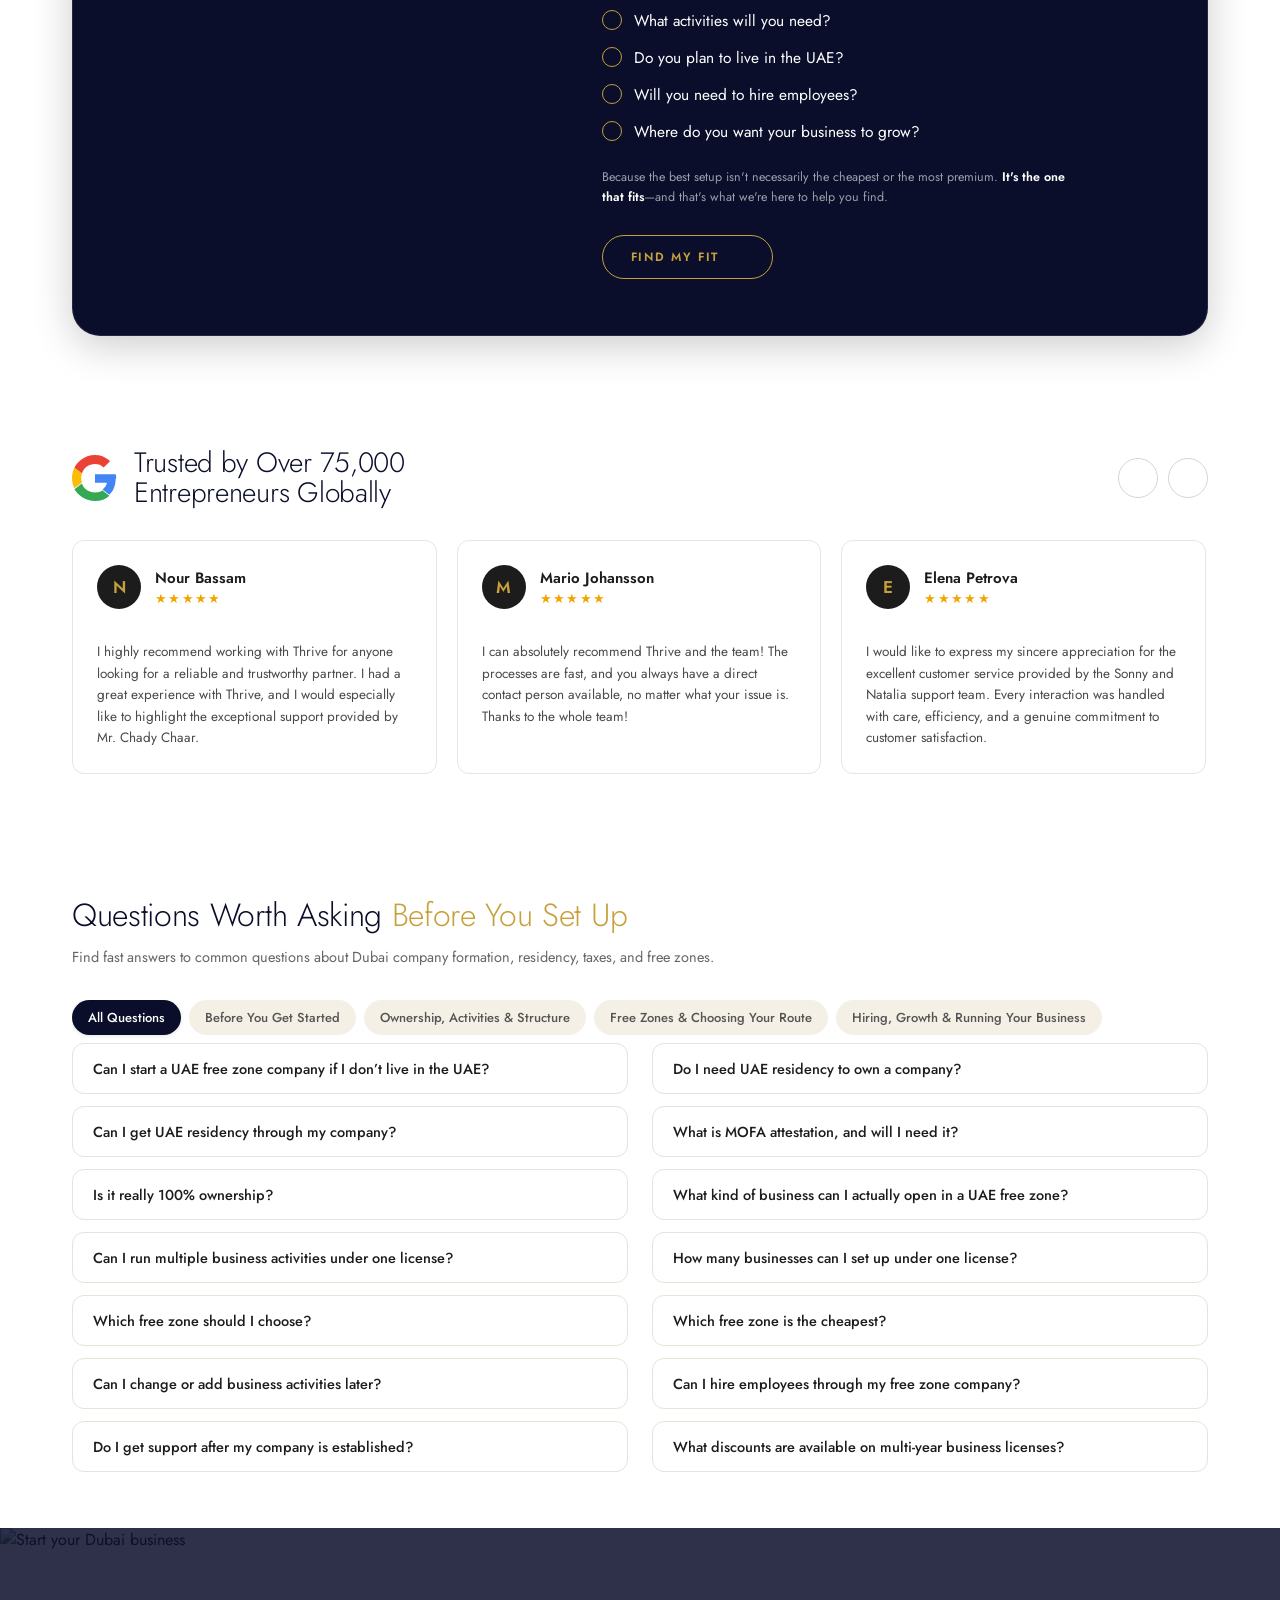
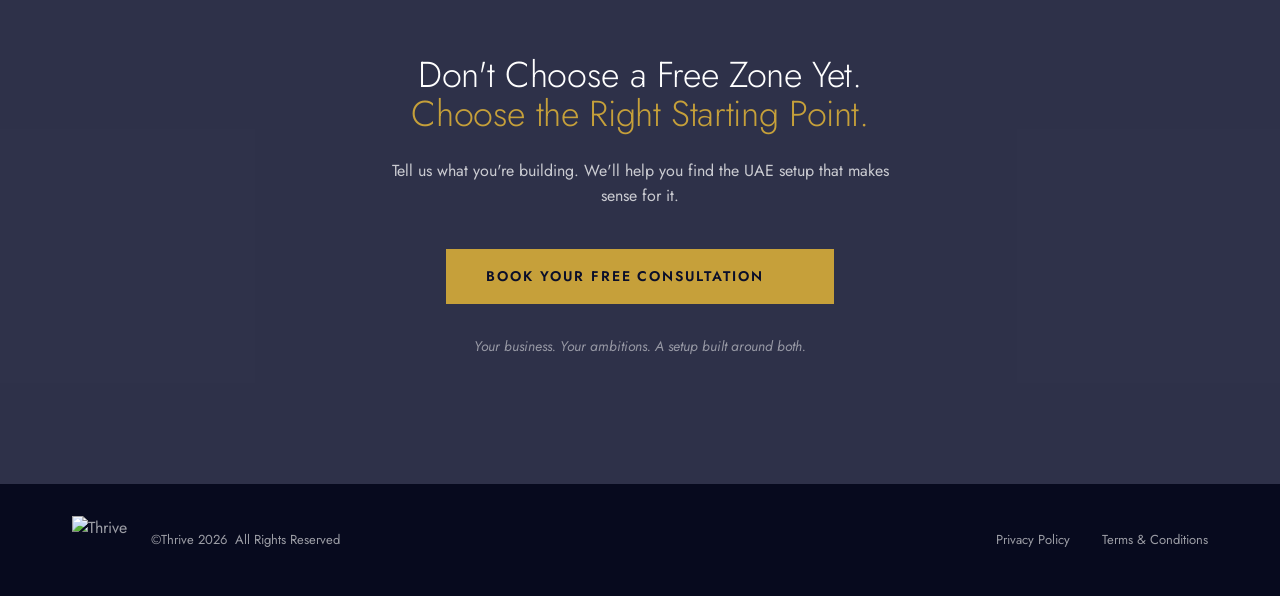
==== commit 00968638: "Add embedded base64 favicon and document title script to HTML" ====
--- a/thrive-ghl.html
+++ b/thrive-ghl.html
@@ -6,6 +6,28 @@
 <meta name="theme-color" content="#0a0e2a"/>
 <meta name="description" content="Thrive Consultant - UAE Company Formation & Business Setup"/>
 <title>Thrive Consultant</title>
+<link rel="icon" type="image/png" href="[data-uri]" />
+<link rel="shortcut icon" type="image/png" href="[data-uri]" />
+<link rel="apple-touch-icon" href="[data-uri]" />
+<script>
+  (function(){
+    document.title = "Thrive Consultant";
+    var iconUrl = "[data-uri]";
+    var links = document.querySelectorAll("link[rel*='icon']");
+    if(links.length === 0){
+      var l = document.createElement("link");
+      l.rel = "shortcut icon";
+      l.type = "image/png";
+      l.href = iconUrl;
+      document.head.appendChild(l);
+    } else {
+      links.forEach(function(l){
+        l.type = "image/png";
+        l.href = iconUrl;
+      });
+    }
+  })();
+</script>
 <link rel="preconnect" href="https://fonts.googleapis.com"/>
 <link rel="preconnect" href="https://fonts.gstatic.com" crossorigin/>
 <link href="https://fonts.googleapis.com/css2?family=Jost:ital,wght@0,300;0,400;0,500;0,600;0,700;1,400&display=swap" rel="stylesheet"/>
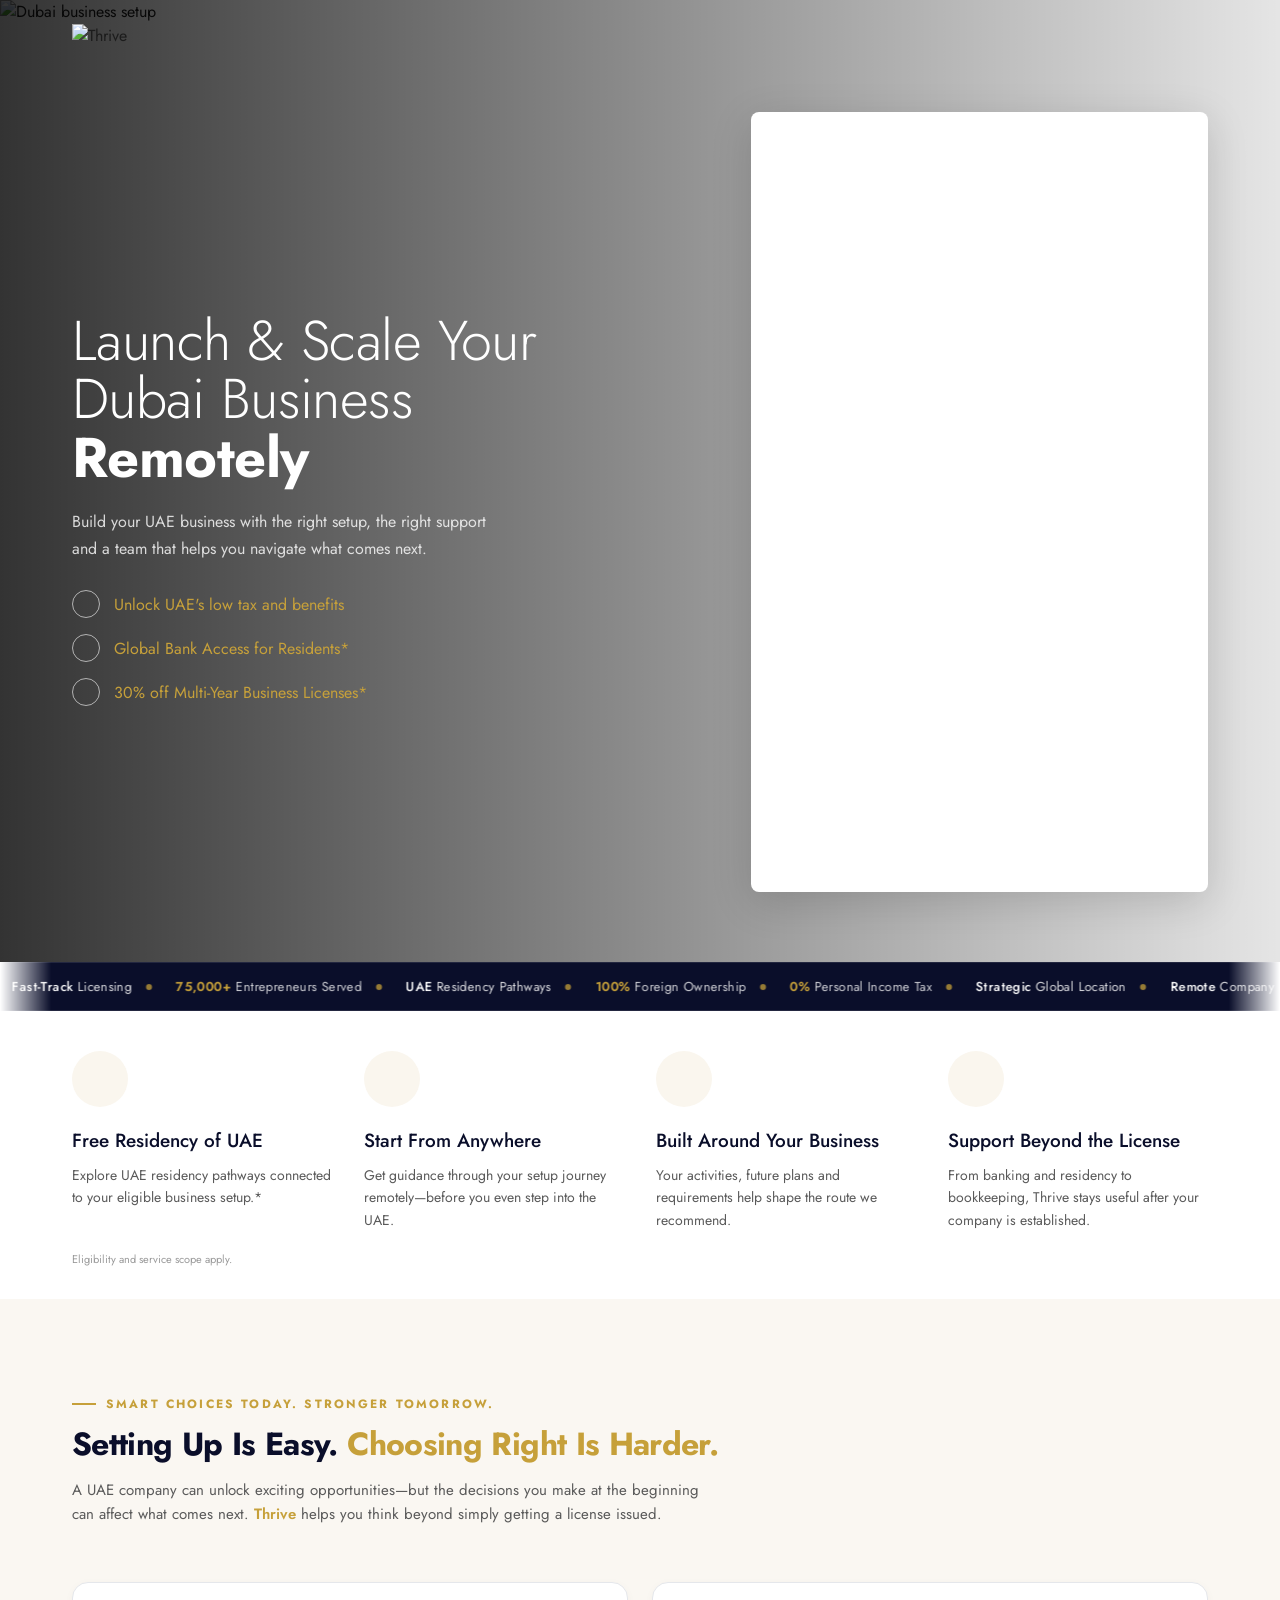
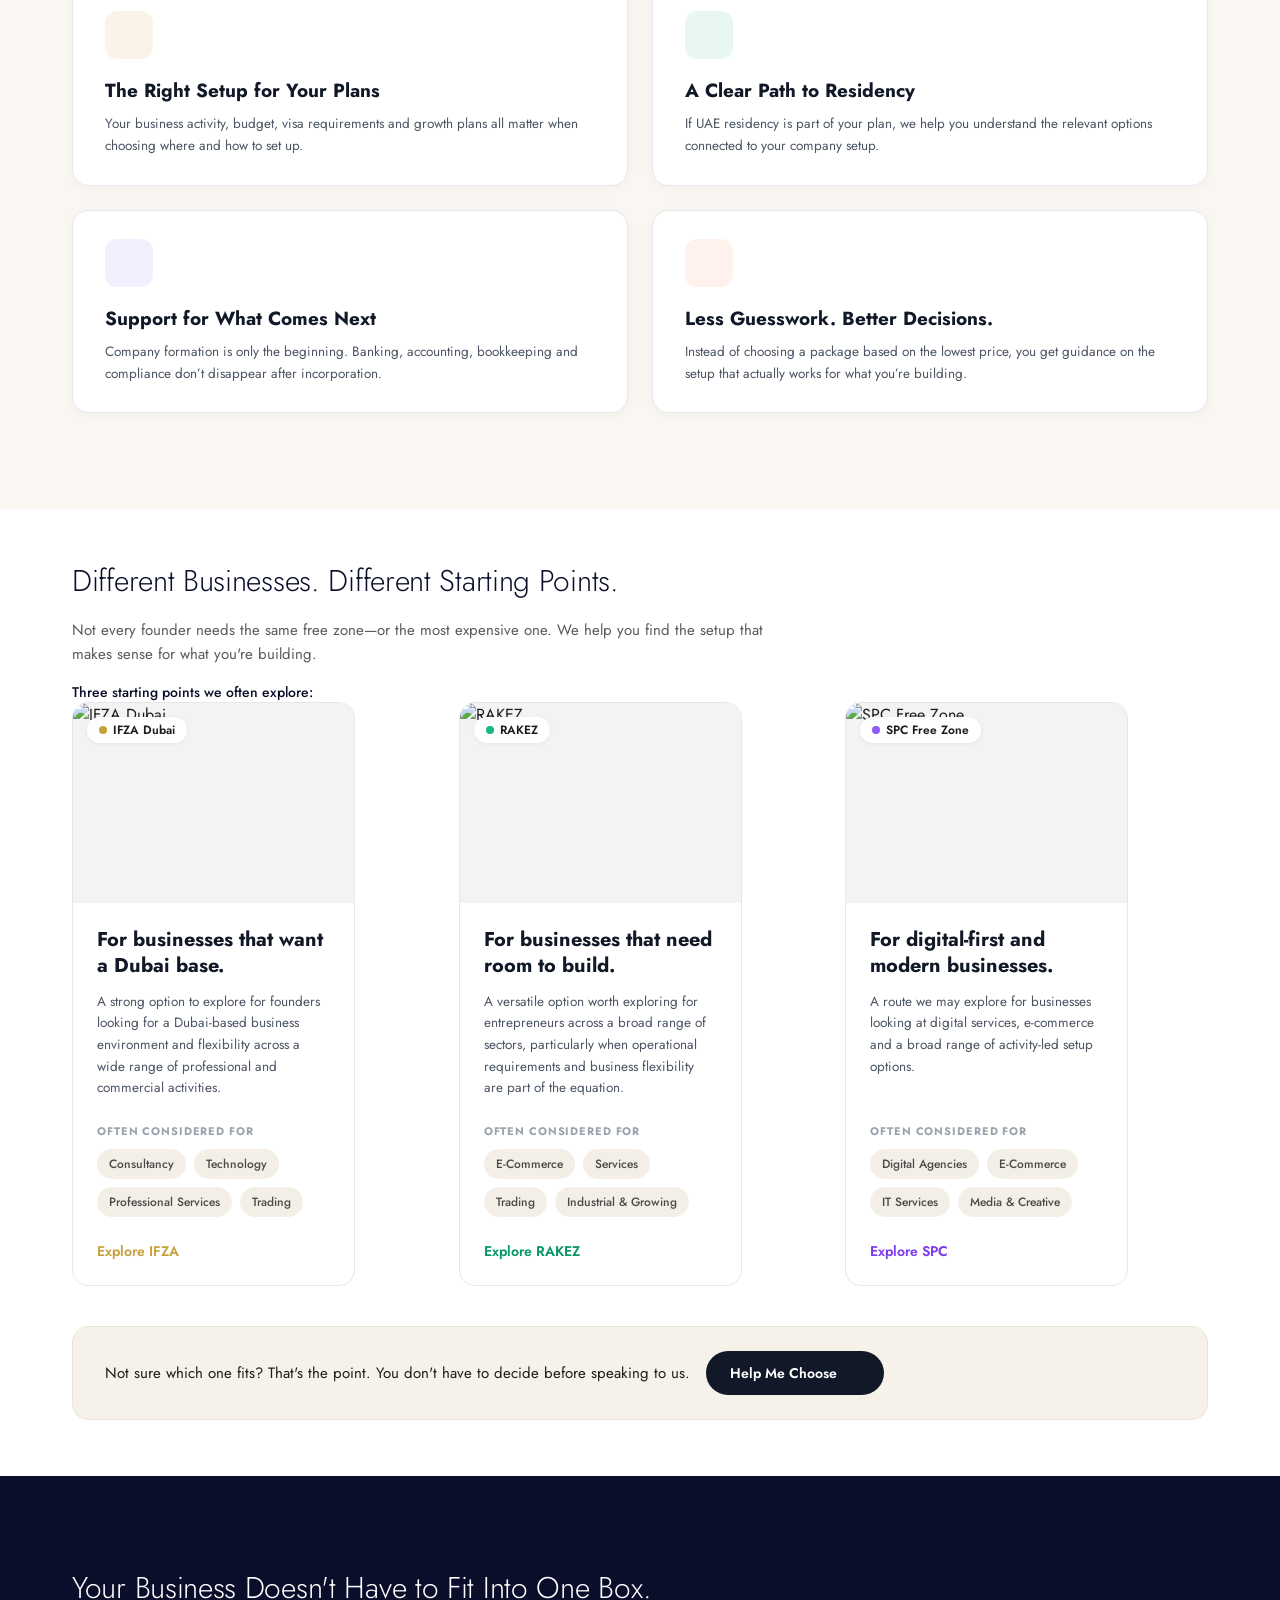
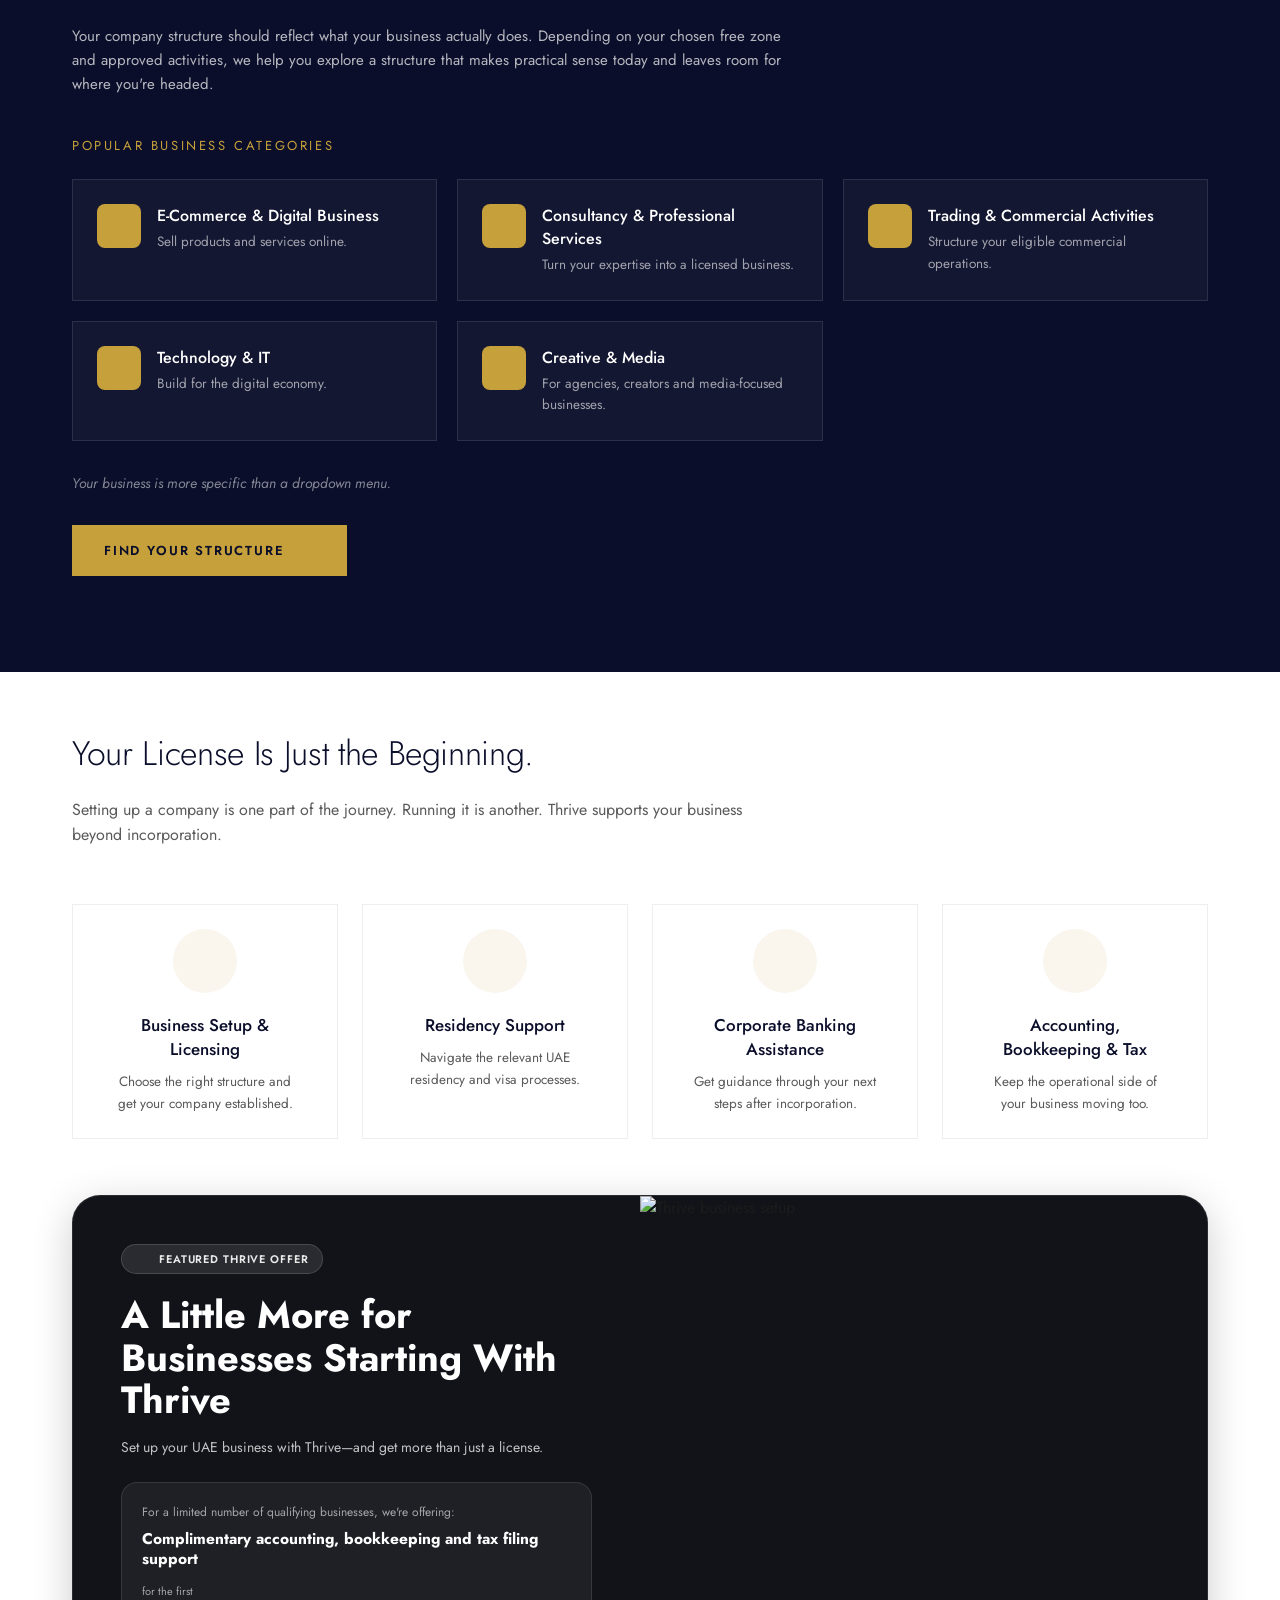
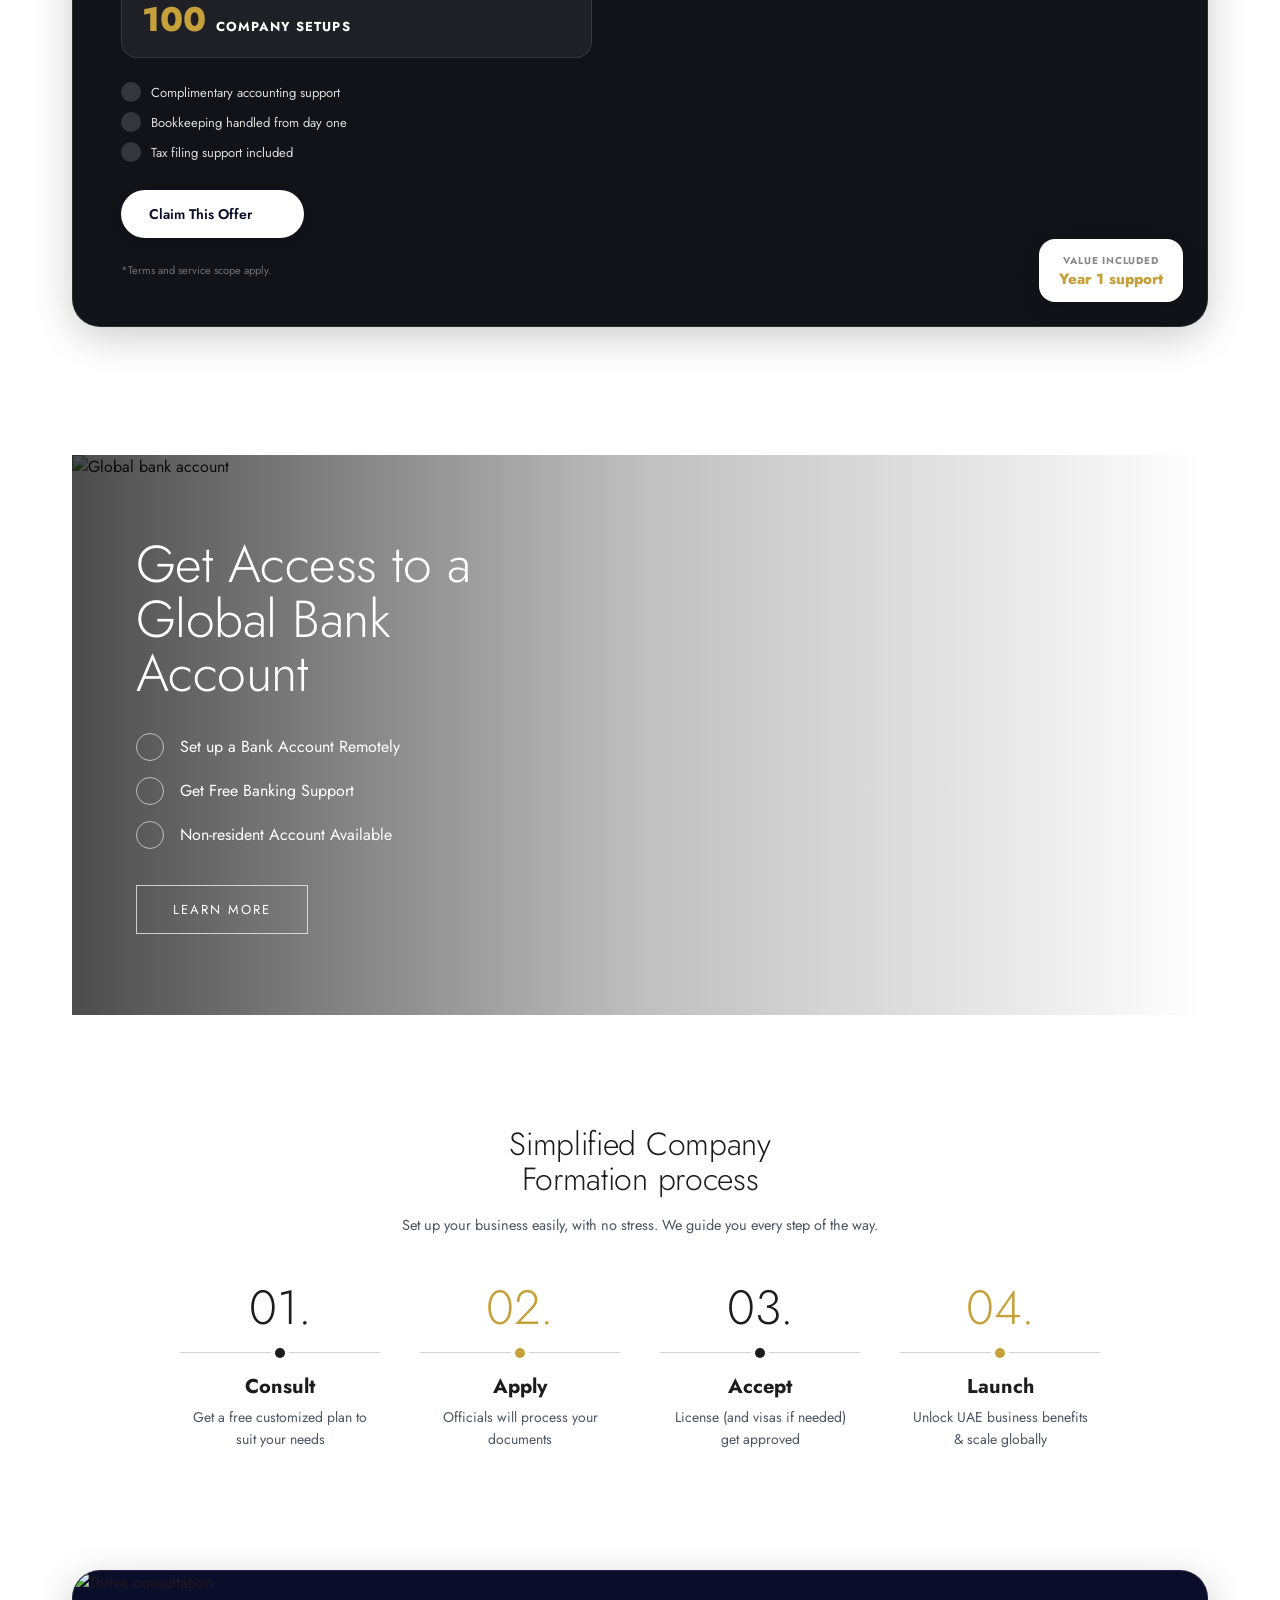
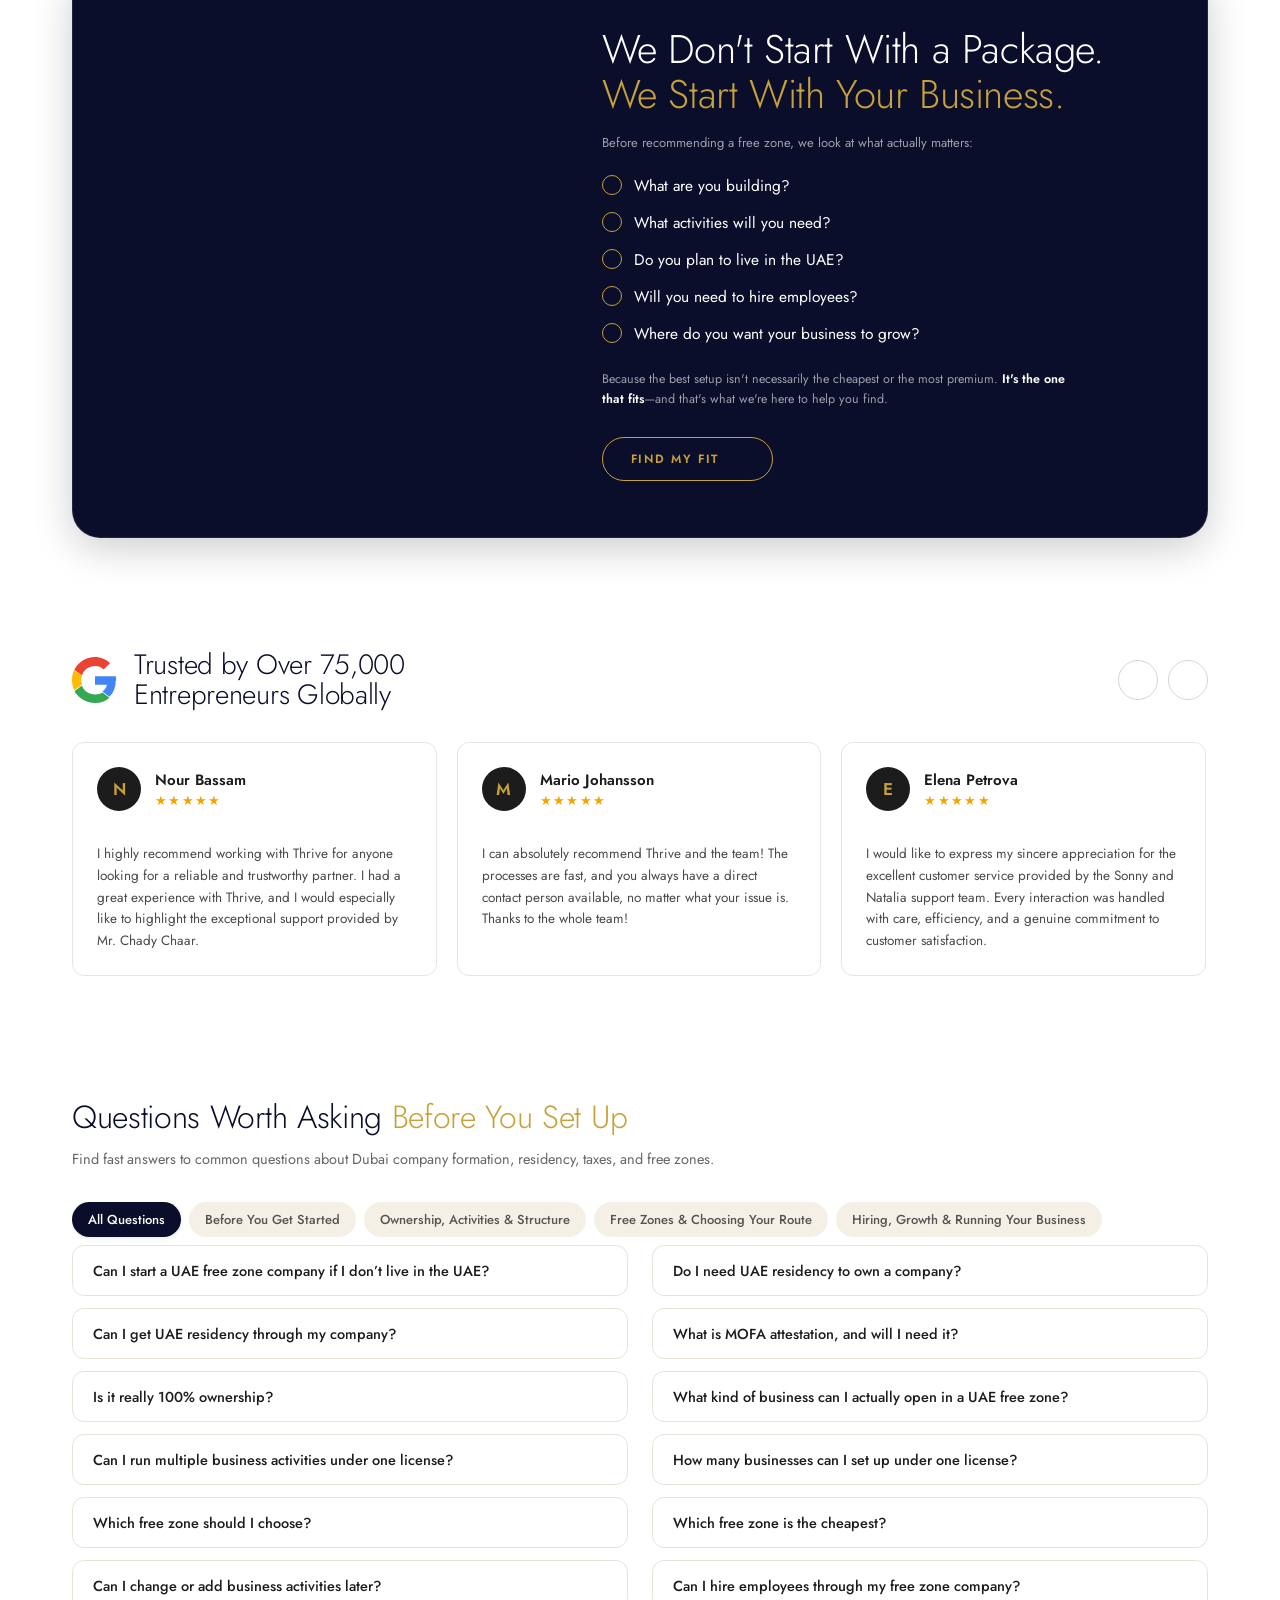
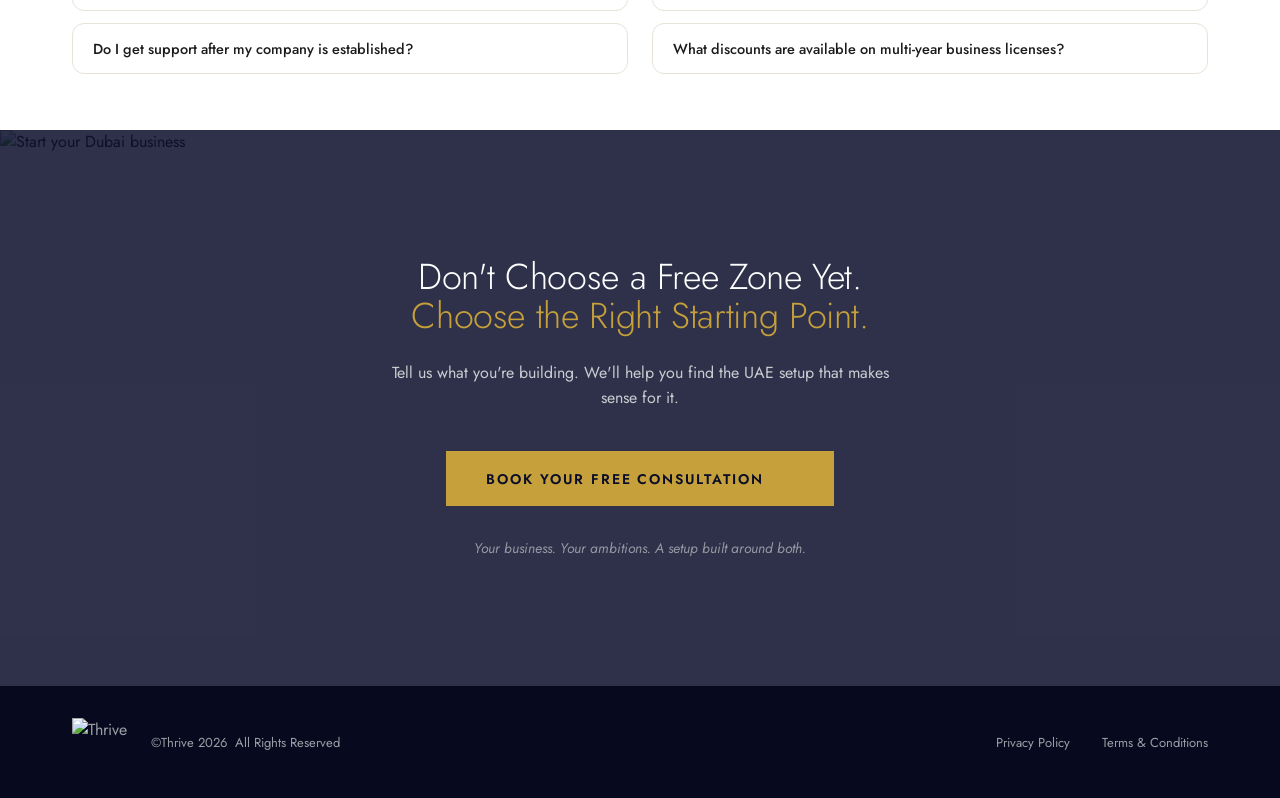
==== commit 8e0e6d3e: "Embed GoHighLevel LeadConnector form widget" ====
--- a/thrive-ghl.html
+++ b/thrive-ghl.html
@@ -32,6 +32,7 @@
 <link rel="preconnect" href="https://fonts.gstatic.com" crossorigin/>
 <link href="https://fonts.googleapis.com/css2?family=Jost:ital,wght@0,300;0,400;0,500;0,600;0,700;1,400&display=swap" rel="stylesheet"/>
 <script src="https://unpkg.com/lucide@latest/dist/umd/lucide.min.js"></script>
+<script src="https://link.msgsndr.com/js/form_embed.js"></script>
 <style>
 *,*::before,*::after{box-sizing:border-box;margin:0;padding:0}
 html,body{margin:0!important;padding:0!important;width:100%!important;max-width:100%!important;overflow-x:hidden}
@@ -368,15 +369,49 @@
           <li class="hero-bullet"><span class="circle"><i data-lucide="check" style="width:15px;height:15px"></i></span>30% off Multi-Year Business Licenses*</li>
         </ul>
       </div>
-      <div class="hero-form-desktop" id="heroFormDesktop">
-        <!-- Form rendered by JS -->
+      <div class="hero-form-desktop" id="heroFormDesktop" data-form>
+        <iframe
+            src="https://api.leadconnectorhq.com/widget/form/49bMXA9bSSp1aned7biq"
+            style="width:100%;height:100%;min-height:780px;border:none;border-radius:8px;box-shadow:0 10px 40px rgba(0,0,0,.15);background:#fff"
+            id="inline-49bMXA9bSSp1aned7biq" 
+            data-layout="{'id':'INLINE'}"
+            data-trigger-type="alwaysShow"
+            data-trigger-value=""
+            data-activation-type="alwaysActivated"
+            data-activation-value=""
+            data-deactivation-type="neverDeactivate"
+            data-deactivation-value=""
+            data-form-name="Form 3"
+            data-height="807"
+            data-layout-iframe-id="inline-49bMXA9bSSp1aned7biq"
+            data-form-id="49bMXA9bSSp1aned7biq"
+            title="Form 3"
+        ></iframe>
       </div>
     </div>
   </div>
 </section>
 
 <!-- Form Mobile -->
-<section class="form-mobile sc" id="heroFormMobile"></section>
+<section class="form-mobile sc" id="heroFormMobile" data-form>
+  <iframe
+      src="https://api.leadconnectorhq.com/widget/form/49bMXA9bSSp1aned7biq"
+      style="width:100%;height:100%;min-height:780px;border:none;border-radius:8px;box-shadow:0 10px 40px rgba(0,0,0,.15);background:#fff"
+      id="inline-49bMXA9bSSp1aned7biq-mobile" 
+      data-layout="{'id':'INLINE'}"
+      data-trigger-type="alwaysShow"
+      data-trigger-value=""
+      data-activation-type="alwaysActivated"
+      data-activation-value=""
+      data-deactivation-type="neverDeactivate"
+      data-deactivation-value=""
+      data-form-name="Form 3"
+      data-height="807"
+      data-layout-iframe-id="inline-49bMXA9bSSp1aned7biq-mobile"
+      data-form-id="49bMXA9bSSp1aned7biq"
+      title="Form 3"
+  ></iframe>
+</section>
 
 <!-- ========== STATS BAR ========== -->
 <section class="stats-bar marquee-mask">
@@ -588,34 +623,8 @@
 // ========== HELPERS ==========
 function scrollToForm(){const f=document.querySelector('[data-form]');if(f)f.scrollIntoView({behavior:'smooth',block:'start'})}
 
-function buildForm(containerId){
-  const c=document.getElementById(containerId);if(!c)return;
-  const opts=COUNTRIES.map(cc=>`<option value="${cc.code}">${cc.flag} ${cc.code}</option>`).join('');
-  const timeOpts=SETUP_TIMES.map(t=>`<option value="${t}">${t}</option>`).join('');
-  c.innerHTML=`<form class="consultation-form" data-form onsubmit="handleSubmit(event)">
-    <div class="dot-pattern" style="width:56px;height:40px;opacity:.6;display:none"></div>
-    <h2 class="ifza-heading">Get Business<br/>Setup Advice</h2>
-    <div class="form-row"><input class="form-input" placeholder="First Name" name="firstName" required/><input class="form-input" placeholder="Last Name" name="lastName"/></div>
-    <div style="margin-bottom:.875rem"><input class="form-input" placeholder="What is your nationality?" name="nationality"/></div>
-    <div style="margin-bottom:.875rem"><input class="form-input" placeholder="Email Address" type="email" name="email" required/></div>
-    <div class="phone-row"><select name="dialCode">${opts}</select><input placeholder="(201) 555-0123" name="phone"/></div>
-    <select class="setup-select" name="setupTime"><option value="" disabled selected>When would you like to setup a Dubai company?</option>${timeOpts}</select>
-    <div class="consent-group">
-      <label class="consent-label"><input type="checkbox" name="c1" required/><span>I understand this is strictly for business setup enquiries, no other requests will be processed.</span></label>
-      <label class="consent-label"><input type="checkbox" name="c2" required/><span>I consent to the processing of my personal data as outlined in the <strong style="text-decoration:underline">Privacy Policy</strong>.</span></label>
-      <label class="consent-label"><input type="checkbox" name="c3"/><span>I consent to receiving marketing communications as outlined in the <strong style="text-decoration:underline">Privacy Policy</strong> (Optional).</span></label>
-    </div>
-    <button type="submit" class="form-submit">BOOK FREE CONSULTATION <i data-lucide="arrow-right" style="width:17px;height:17px"></i></button>
-  </form>`;
-}
-
-function handleSubmit(e){e.preventDefault();const fd=new FormData(e.target);const d=Object.fromEntries(fd);d.at=new Date().toISOString();const s=JSON.parse(localStorage.getItem('ifza_leads')||'[]');s.push(d);localStorage.setItem('ifza_leads',JSON.stringify(s));alert('Thank you! Our team will contact you shortly to book your free consultation.');e.target.reset()}
-
 // ========== RENDER SECTIONS ==========
 function init(){
-  // Forms
-  buildForm('heroFormDesktop');buildForm('heroFormMobile');
-
   // Stats bar
   const track=document.getElementById('statsTrack');
   const allM=[...MARQUEE,...MARQUEE];
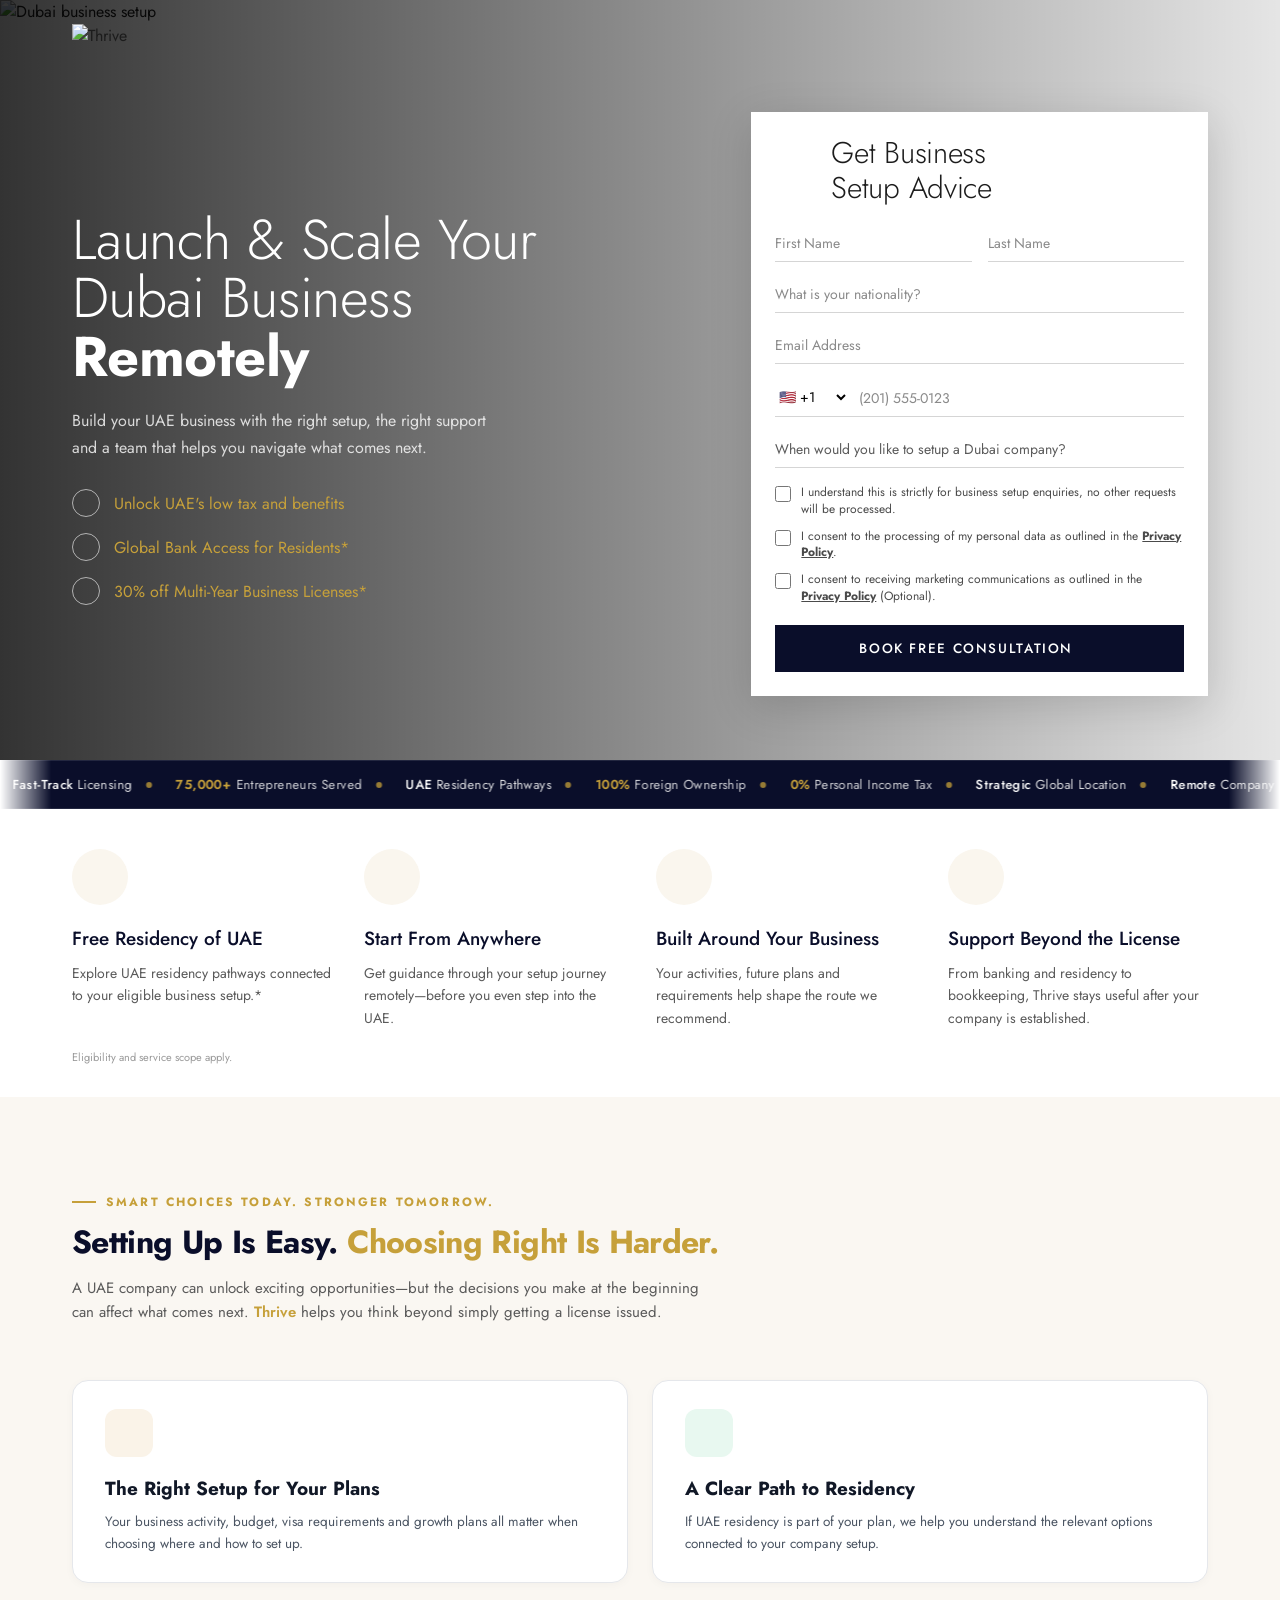
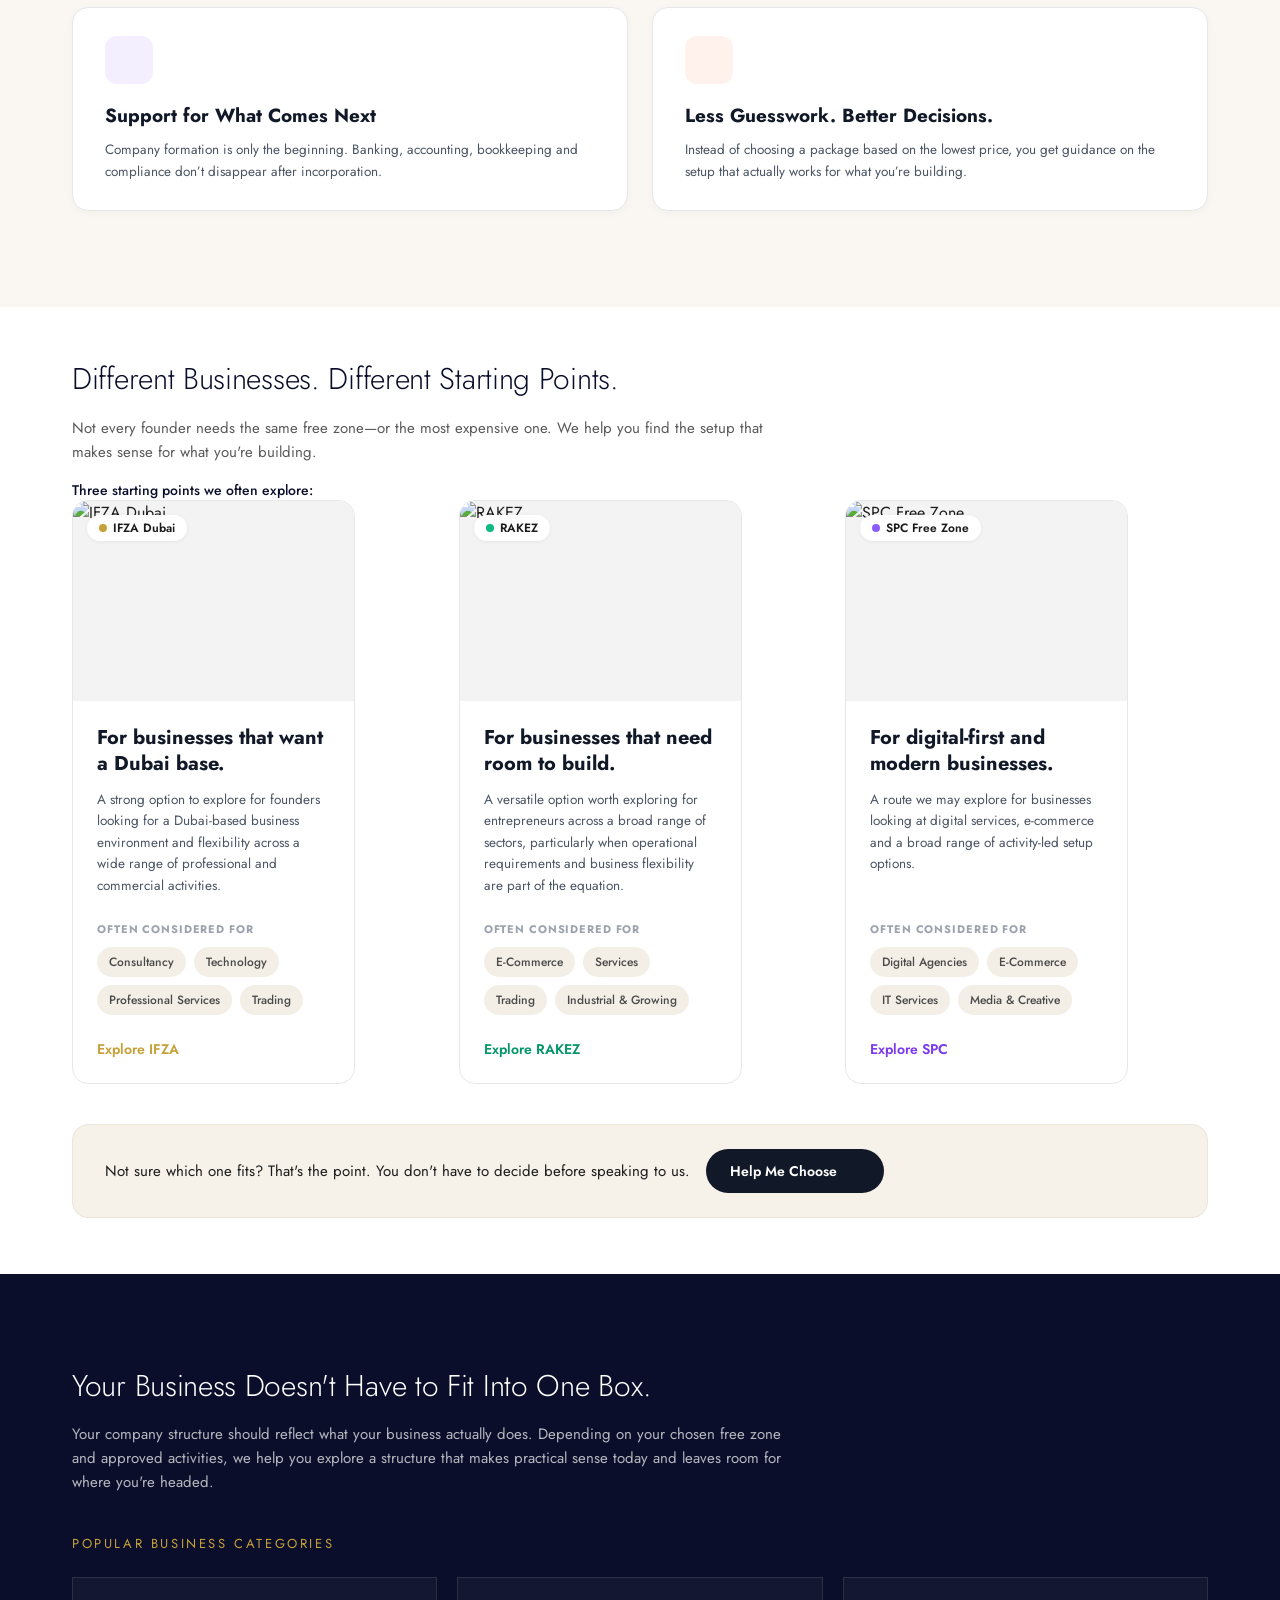
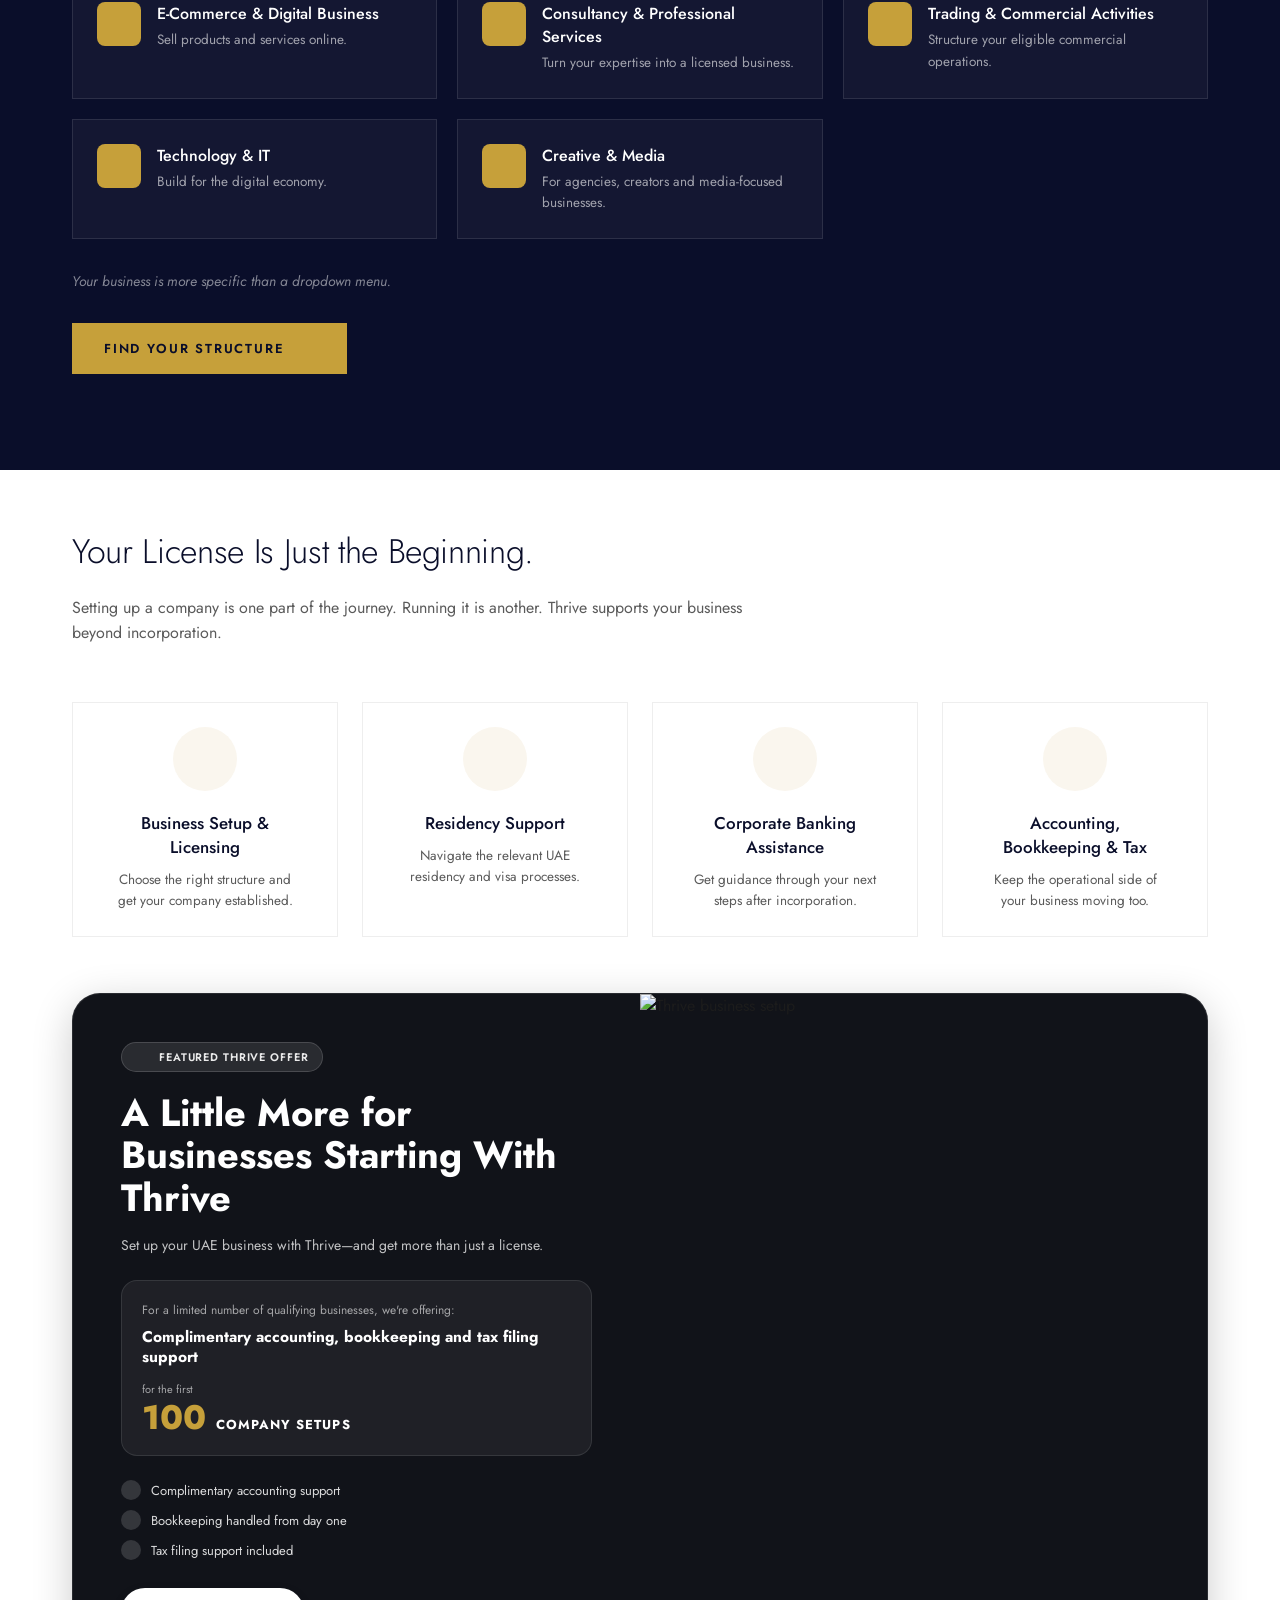
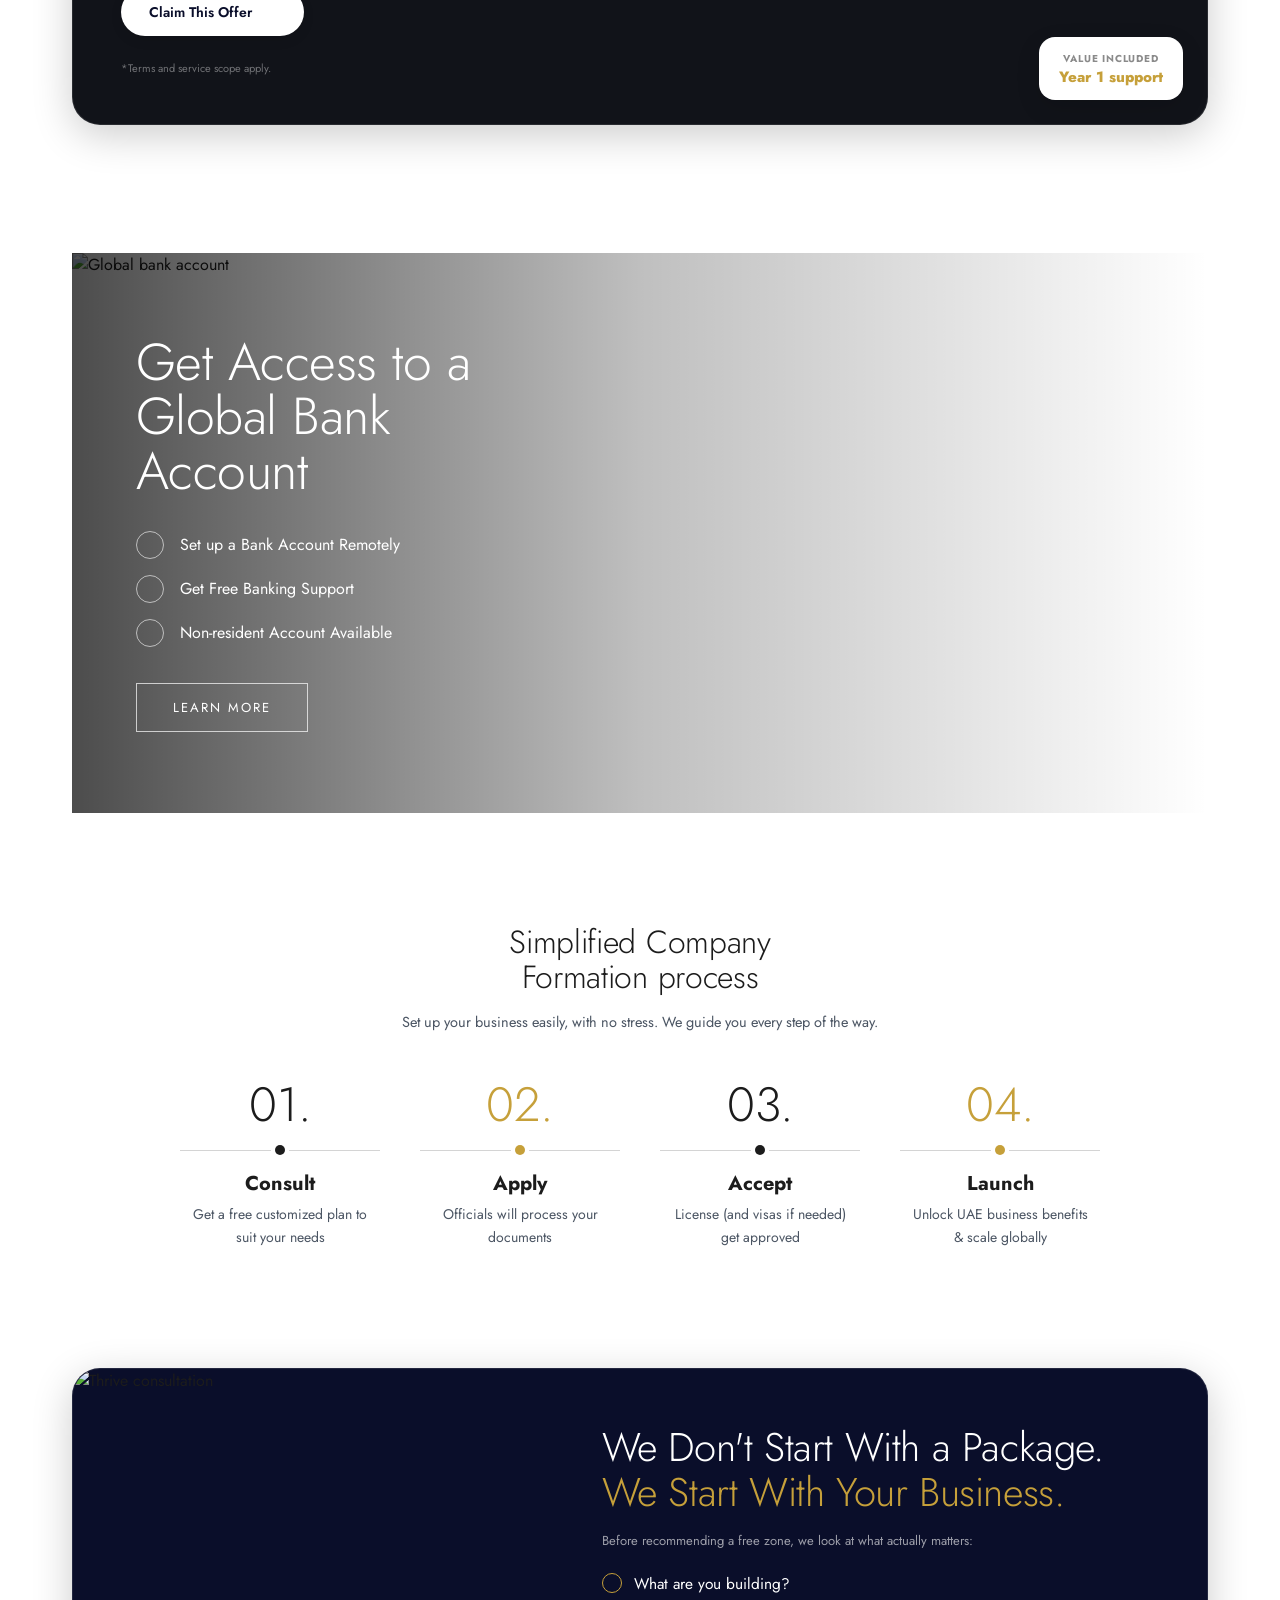
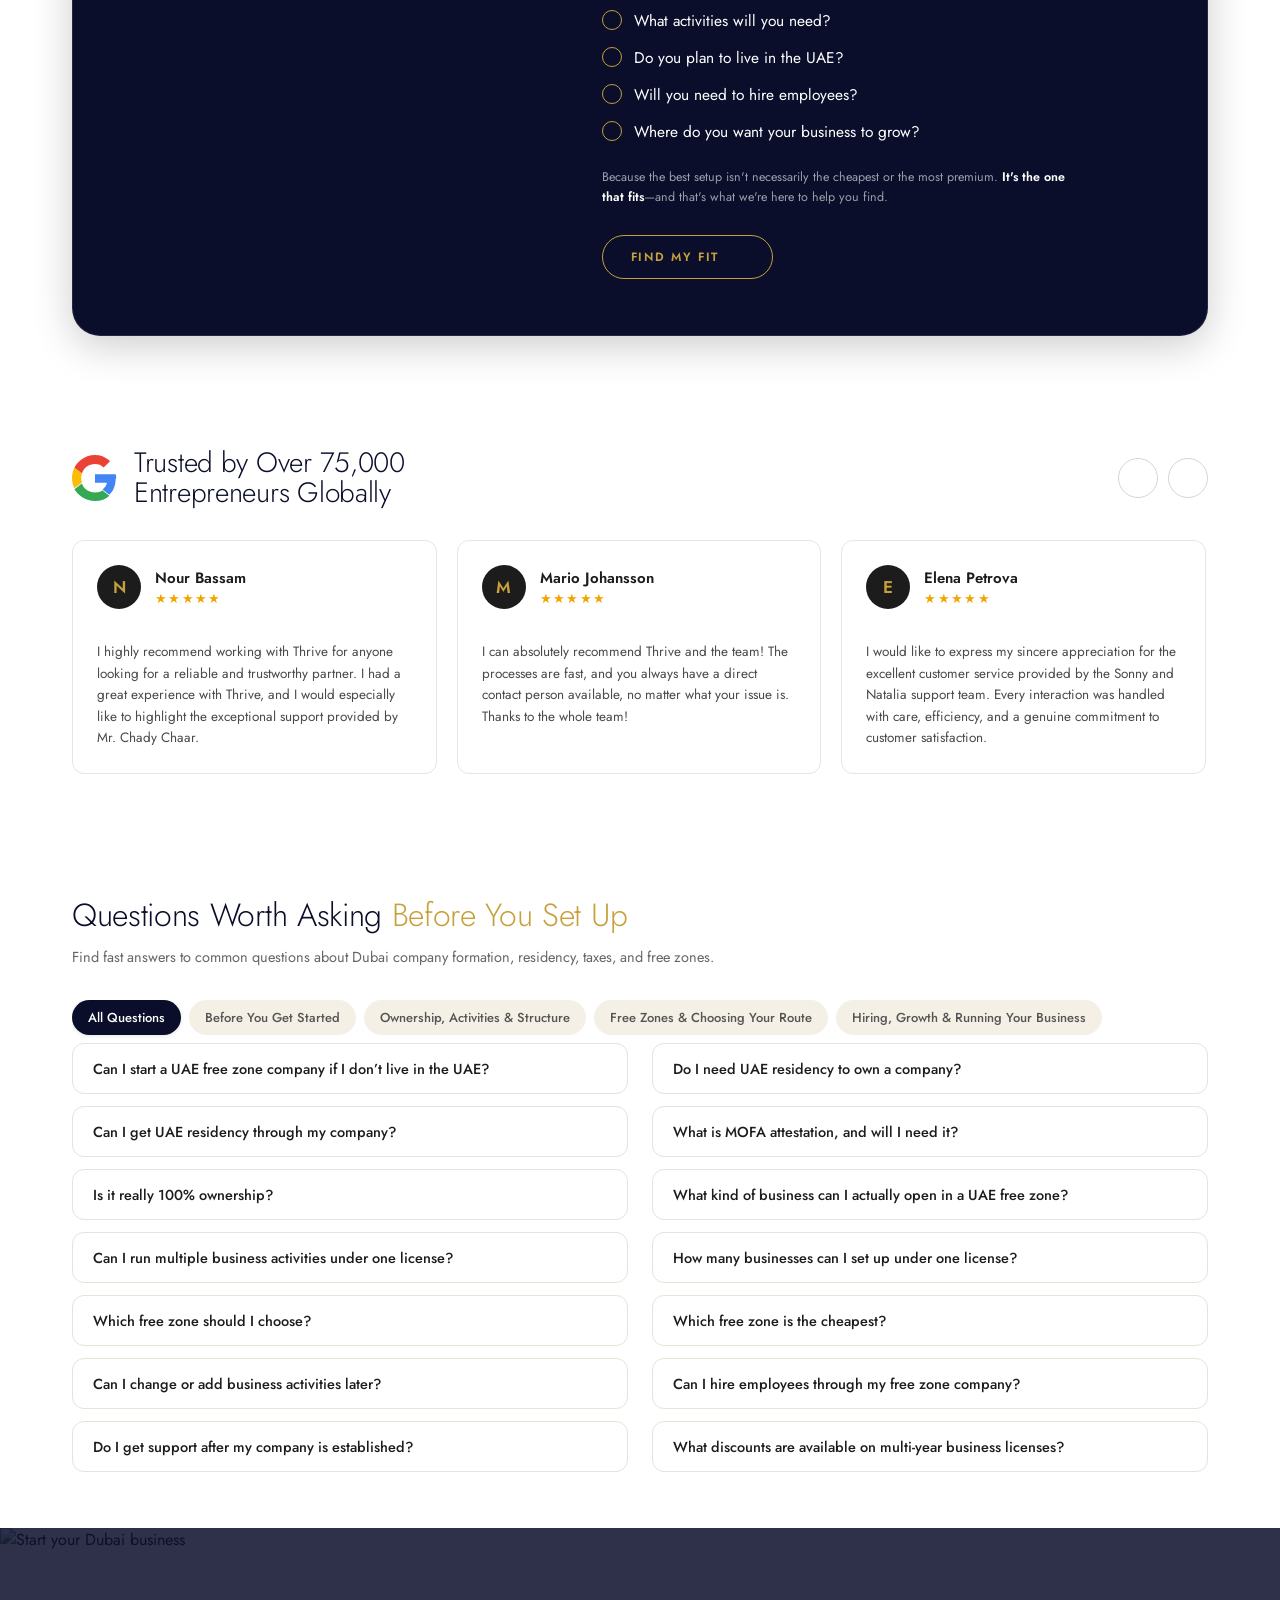
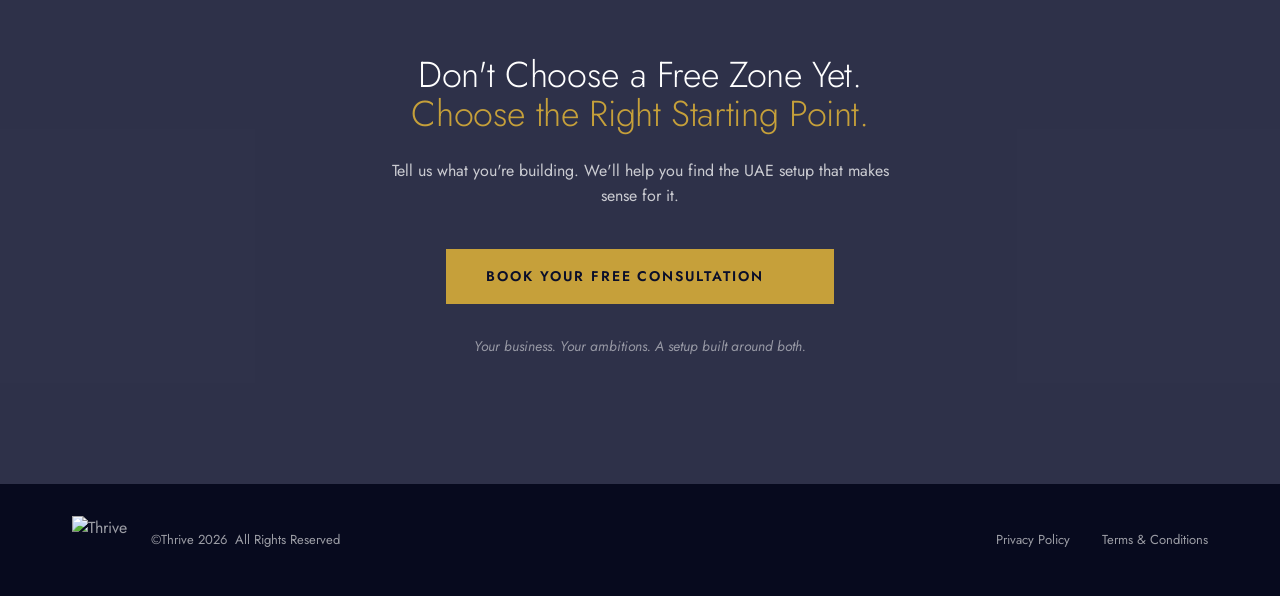
==== commit 51bf2f7e: "Revert "Embed GoHighLevel LeadConnector form widget" This reverts commit 8e0e6d3e91c41f6932d0341c779" ====
--- a/thrive-ghl.html
+++ b/thrive-ghl.html
@@ -32,7 +32,6 @@
 <link rel="preconnect" href="https://fonts.gstatic.com" crossorigin/>
 <link href="https://fonts.googleapis.com/css2?family=Jost:ital,wght@0,300;0,400;0,500;0,600;0,700;1,400&display=swap" rel="stylesheet"/>
 <script src="https://unpkg.com/lucide@latest/dist/umd/lucide.min.js"></script>
-<script src="https://link.msgsndr.com/js/form_embed.js"></script>
 <style>
 *,*::before,*::after{box-sizing:border-box;margin:0;padding:0}
 html,body{margin:0!important;padding:0!important;width:100%!important;max-width:100%!important;overflow-x:hidden}
@@ -369,49 +368,15 @@
           <li class="hero-bullet"><span class="circle"><i data-lucide="check" style="width:15px;height:15px"></i></span>30% off Multi-Year Business Licenses*</li>
         </ul>
       </div>
-      <div class="hero-form-desktop" id="heroFormDesktop" data-form>
-        <iframe
-            src="https://api.leadconnectorhq.com/widget/form/49bMXA9bSSp1aned7biq"
-            style="width:100%;height:100%;min-height:780px;border:none;border-radius:8px;box-shadow:0 10px 40px rgba(0,0,0,.15);background:#fff"
-            id="inline-49bMXA9bSSp1aned7biq" 
-            data-layout="{'id':'INLINE'}"
-            data-trigger-type="alwaysShow"
-            data-trigger-value=""
-            data-activation-type="alwaysActivated"
-            data-activation-value=""
-            data-deactivation-type="neverDeactivate"
-            data-deactivation-value=""
-            data-form-name="Form 3"
-            data-height="807"
-            data-layout-iframe-id="inline-49bMXA9bSSp1aned7biq"
-            data-form-id="49bMXA9bSSp1aned7biq"
-            title="Form 3"
-        ></iframe>
+      <div class="hero-form-desktop" id="heroFormDesktop">
+        <!-- Form rendered by JS -->
       </div>
     </div>
   </div>
 </section>
 
 <!-- Form Mobile -->
-<section class="form-mobile sc" id="heroFormMobile" data-form>
-  <iframe
-      src="https://api.leadconnectorhq.com/widget/form/49bMXA9bSSp1aned7biq"
-      style="width:100%;height:100%;min-height:780px;border:none;border-radius:8px;box-shadow:0 10px 40px rgba(0,0,0,.15);background:#fff"
-      id="inline-49bMXA9bSSp1aned7biq-mobile" 
-      data-layout="{'id':'INLINE'}"
-      data-trigger-type="alwaysShow"
-      data-trigger-value=""
-      data-activation-type="alwaysActivated"
-      data-activation-value=""
-      data-deactivation-type="neverDeactivate"
-      data-deactivation-value=""
-      data-form-name="Form 3"
-      data-height="807"
-      data-layout-iframe-id="inline-49bMXA9bSSp1aned7biq-mobile"
-      data-form-id="49bMXA9bSSp1aned7biq"
-      title="Form 3"
-  ></iframe>
-</section>
+<section class="form-mobile sc" id="heroFormMobile"></section>
 
 <!-- ========== STATS BAR ========== -->
 <section class="stats-bar marquee-mask">
@@ -623,8 +588,34 @@
 // ========== HELPERS ==========
 function scrollToForm(){const f=document.querySelector('[data-form]');if(f)f.scrollIntoView({behavior:'smooth',block:'start'})}
 
+function buildForm(containerId){
+  const c=document.getElementById(containerId);if(!c)return;
+  const opts=COUNTRIES.map(cc=>`<option value="${cc.code}">${cc.flag} ${cc.code}</option>`).join('');
+  const timeOpts=SETUP_TIMES.map(t=>`<option value="${t}">${t}</option>`).join('');
+  c.innerHTML=`<form class="consultation-form" data-form onsubmit="handleSubmit(event)">
+    <div class="dot-pattern" style="width:56px;height:40px;opacity:.6;display:none"></div>
+    <h2 class="ifza-heading">Get Business<br/>Setup Advice</h2>
+    <div class="form-row"><input class="form-input" placeholder="First Name" name="firstName" required/><input class="form-input" placeholder="Last Name" name="lastName"/></div>
+    <div style="margin-bottom:.875rem"><input class="form-input" placeholder="What is your nationality?" name="nationality"/></div>
+    <div style="margin-bottom:.875rem"><input class="form-input" placeholder="Email Address" type="email" name="email" required/></div>
+    <div class="phone-row"><select name="dialCode">${opts}</select><input placeholder="(201) 555-0123" name="phone"/></div>
+    <select class="setup-select" name="setupTime"><option value="" disabled selected>When would you like to setup a Dubai company?</option>${timeOpts}</select>
+    <div class="consent-group">
+      <label class="consent-label"><input type="checkbox" name="c1" required/><span>I understand this is strictly for business setup enquiries, no other requests will be processed.</span></label>
+      <label class="consent-label"><input type="checkbox" name="c2" required/><span>I consent to the processing of my personal data as outlined in the <strong style="text-decoration:underline">Privacy Policy</strong>.</span></label>
+      <label class="consent-label"><input type="checkbox" name="c3"/><span>I consent to receiving marketing communications as outlined in the <strong style="text-decoration:underline">Privacy Policy</strong> (Optional).</span></label>
+    </div>
+    <button type="submit" class="form-submit">BOOK FREE CONSULTATION <i data-lucide="arrow-right" style="width:17px;height:17px"></i></button>
+  </form>`;
+}
+
+function handleSubmit(e){e.preventDefault();const fd=new FormData(e.target);const d=Object.fromEntries(fd);d.at=new Date().toISOString();const s=JSON.parse(localStorage.getItem('ifza_leads')||'[]');s.push(d);localStorage.setItem('ifza_leads',JSON.stringify(s));alert('Thank you! Our team will contact you shortly to book your free consultation.');e.target.reset()}
+
 // ========== RENDER SECTIONS ==========
 function init(){
+  // Forms
+  buildForm('heroFormDesktop');buildForm('heroFormMobile');
+
   // Stats bar
   const track=document.getElementById('statsTrack');
   const allM=[...MARQUEE,...MARQUEE];
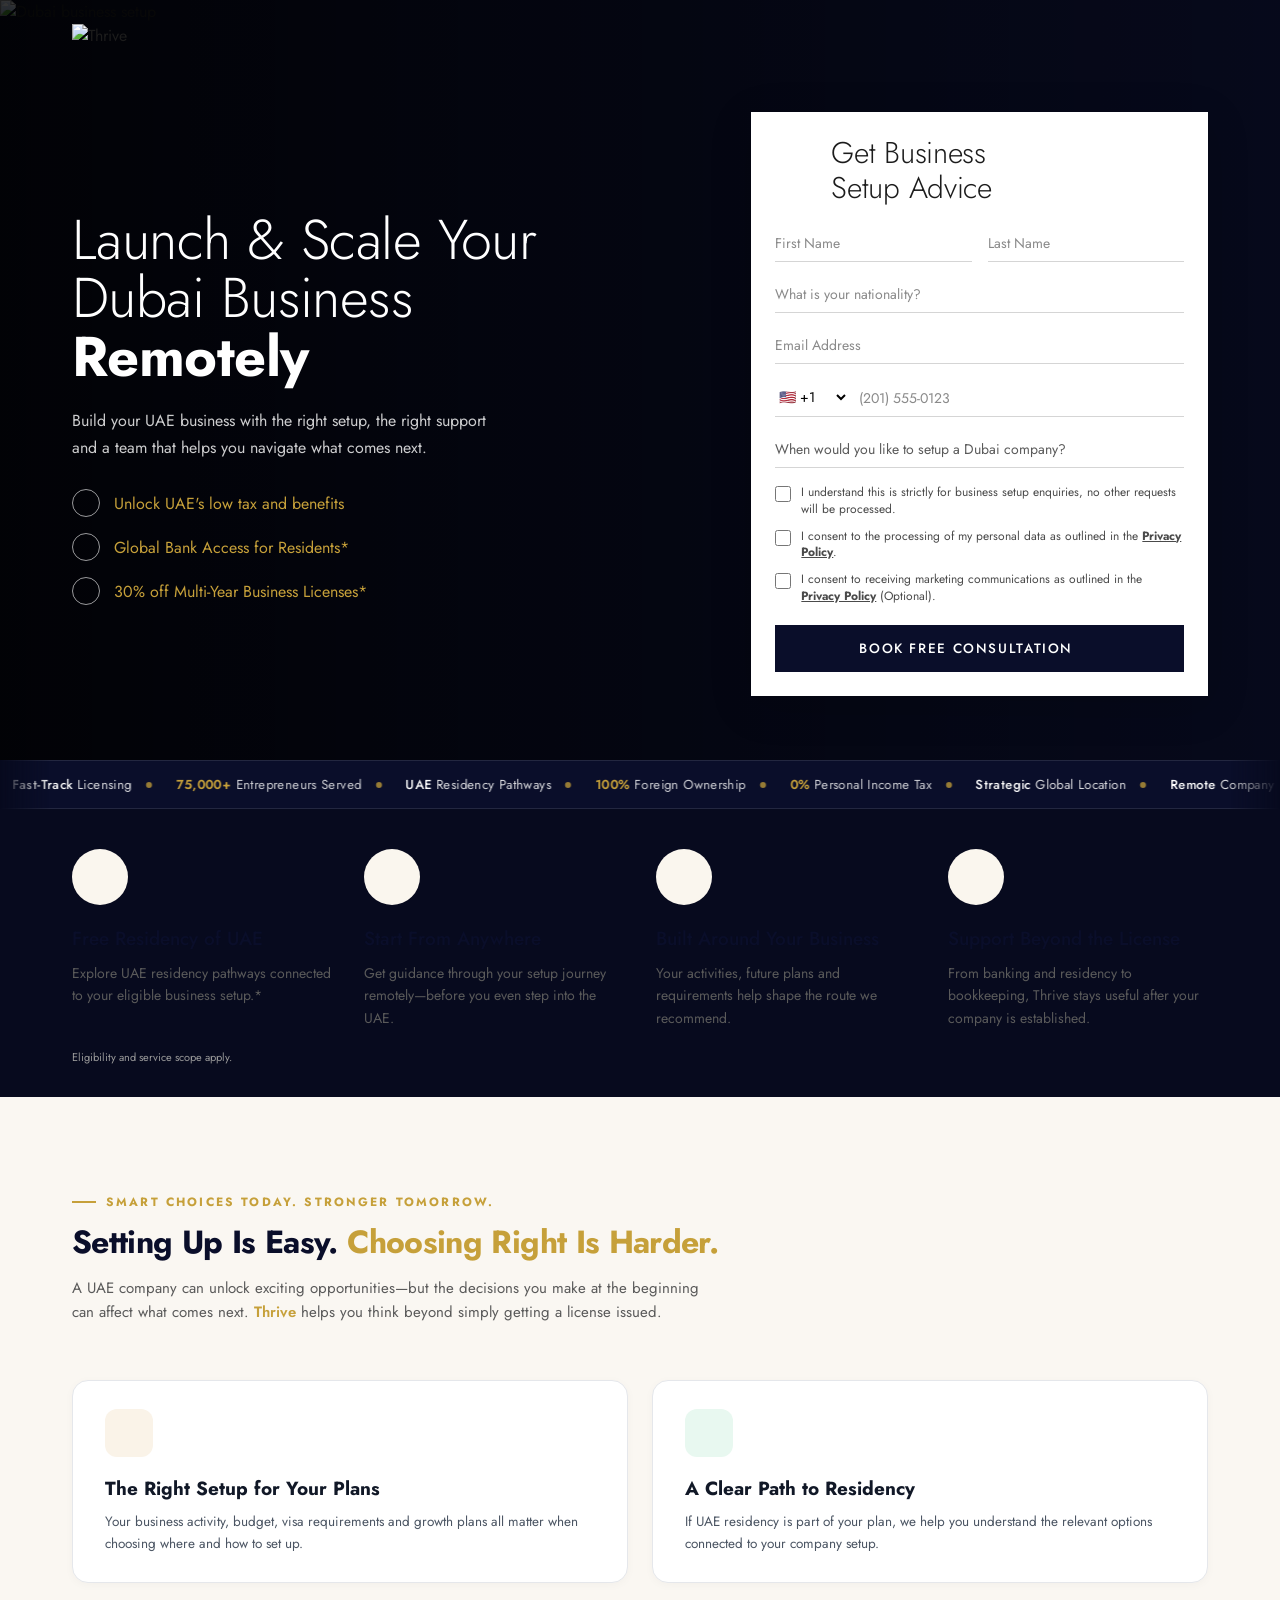
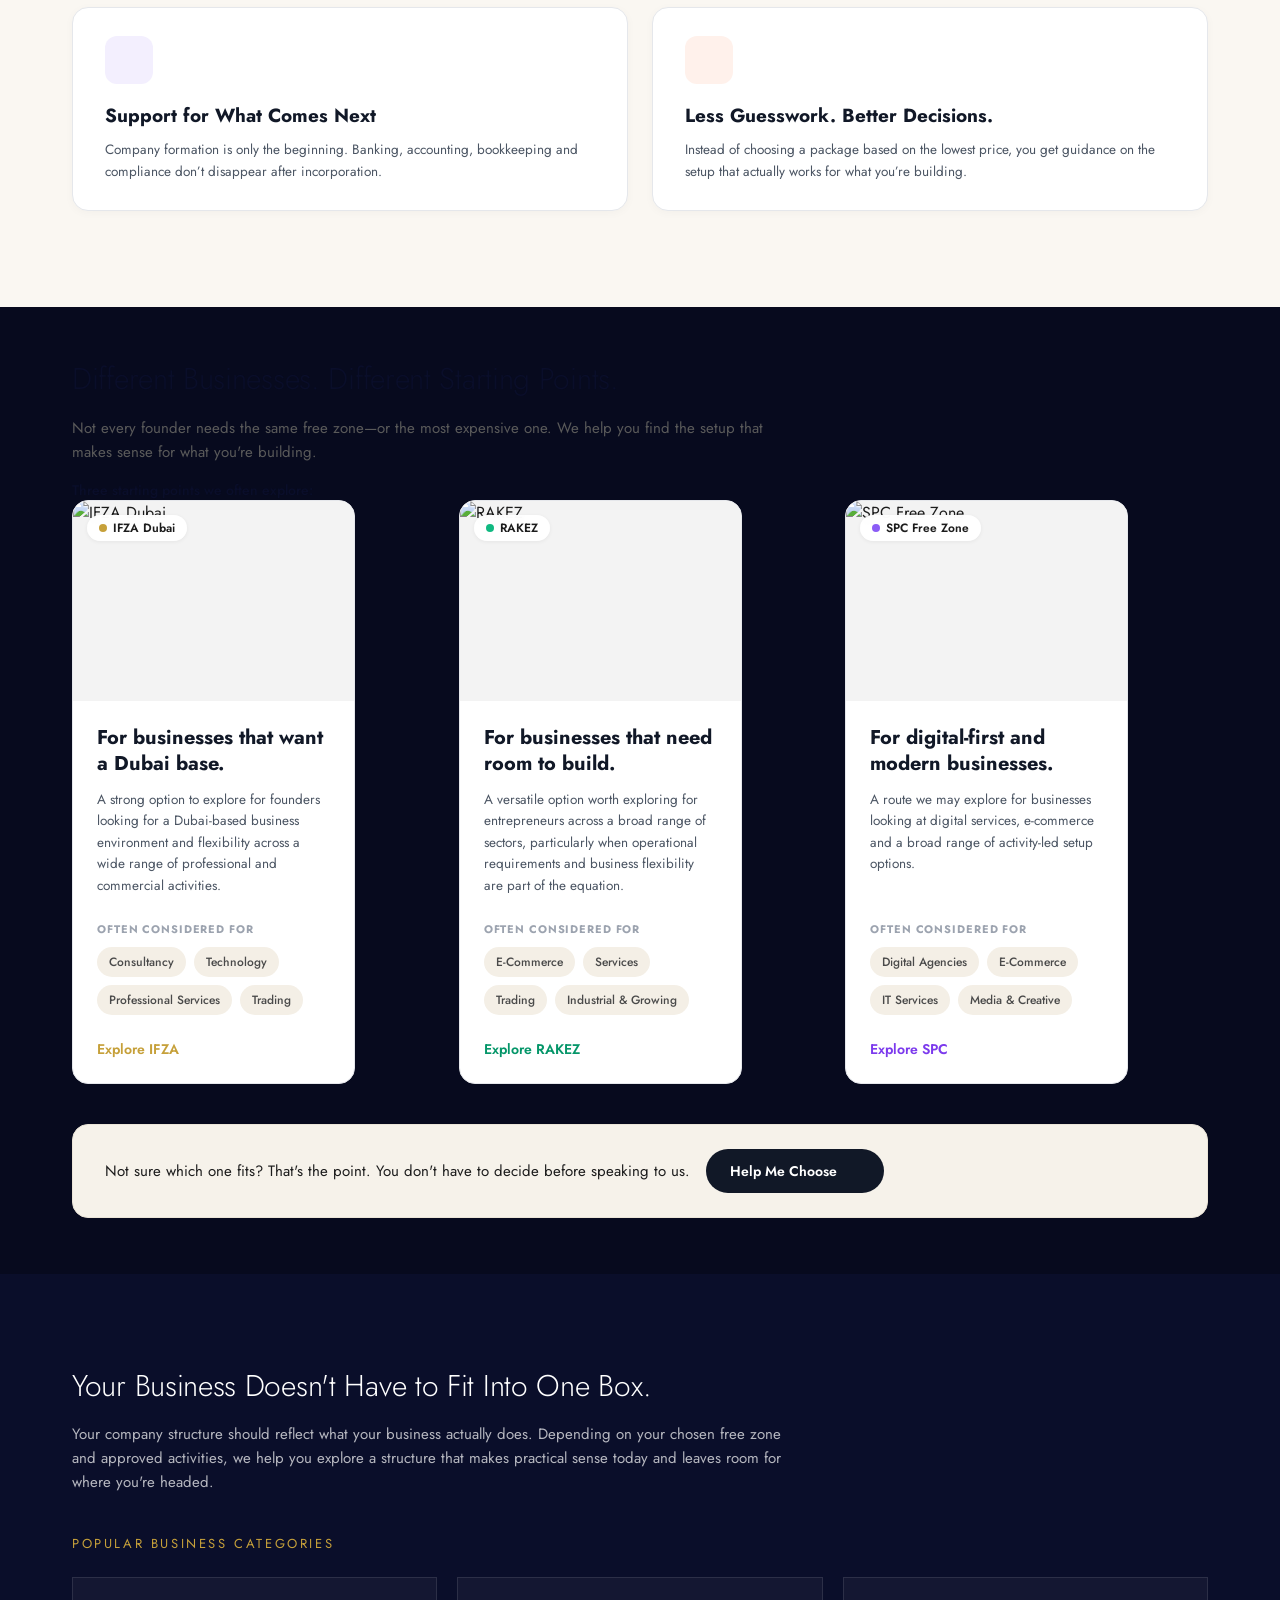
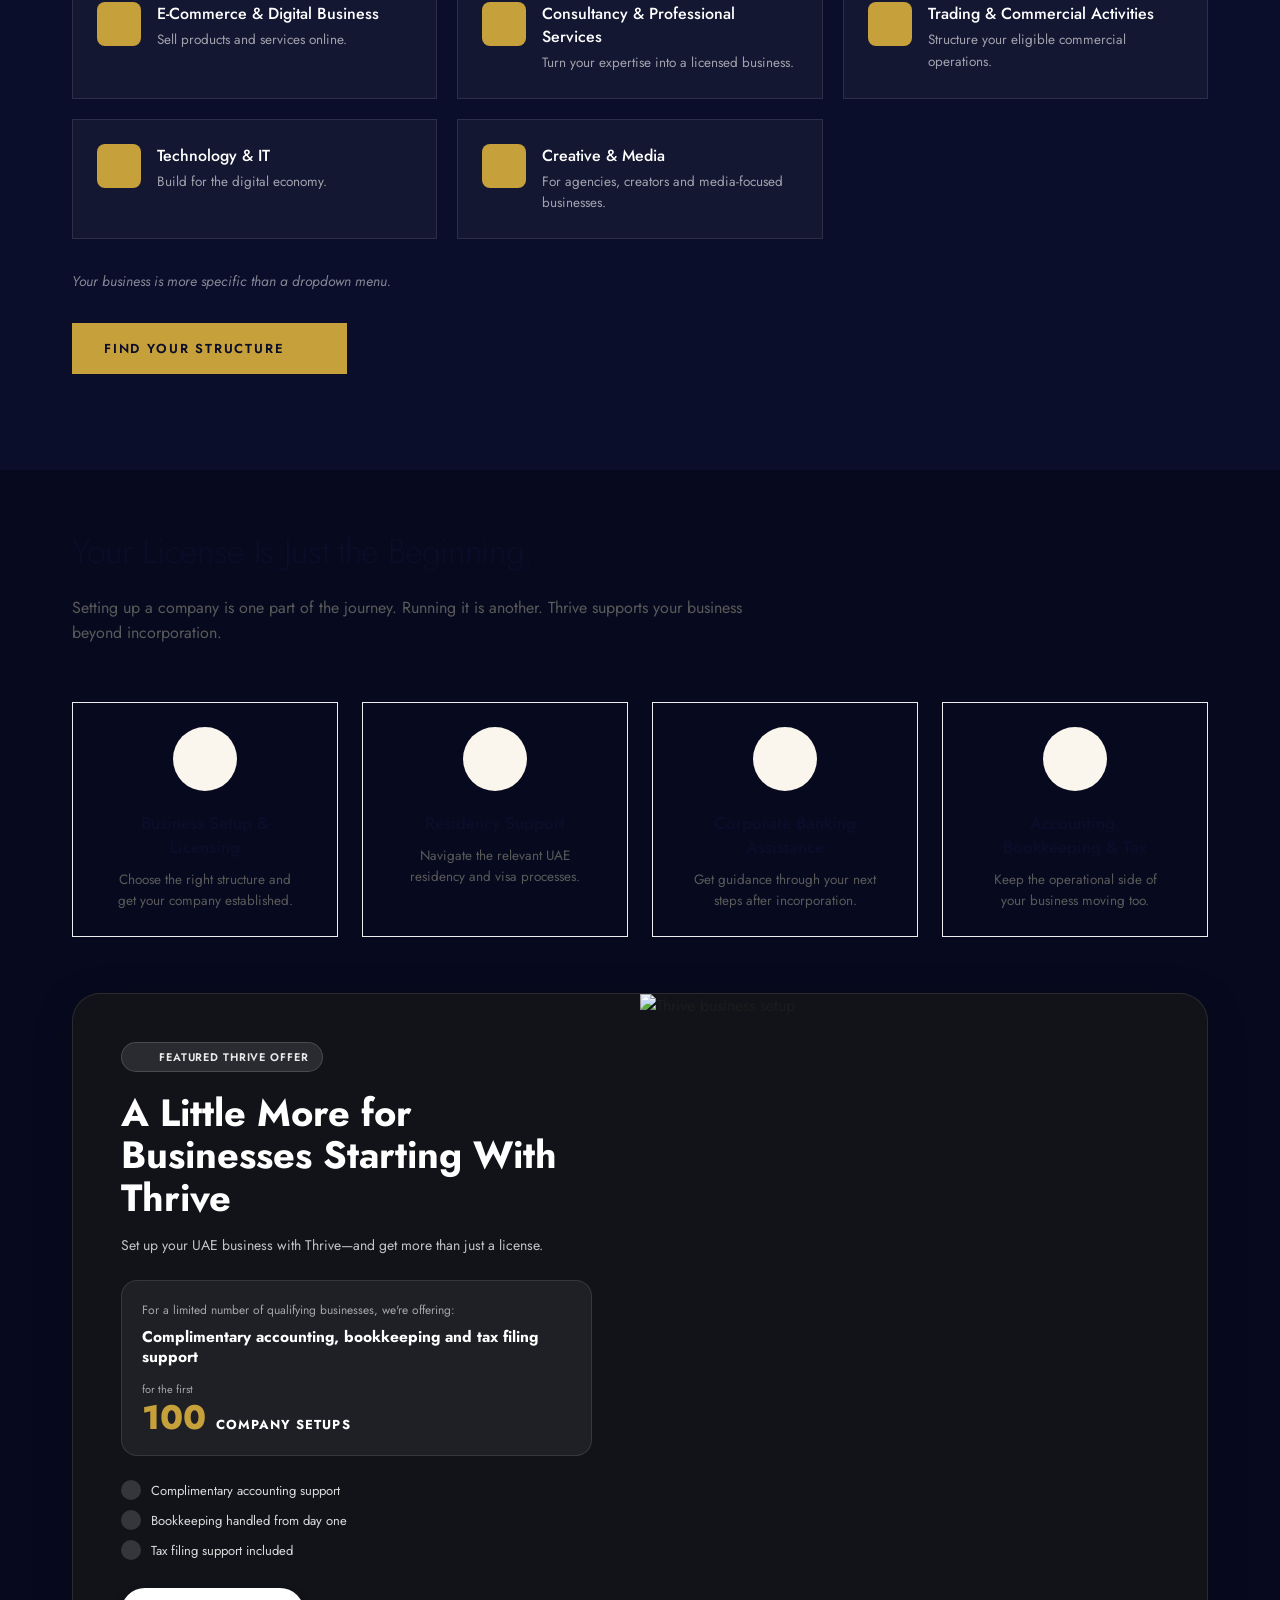
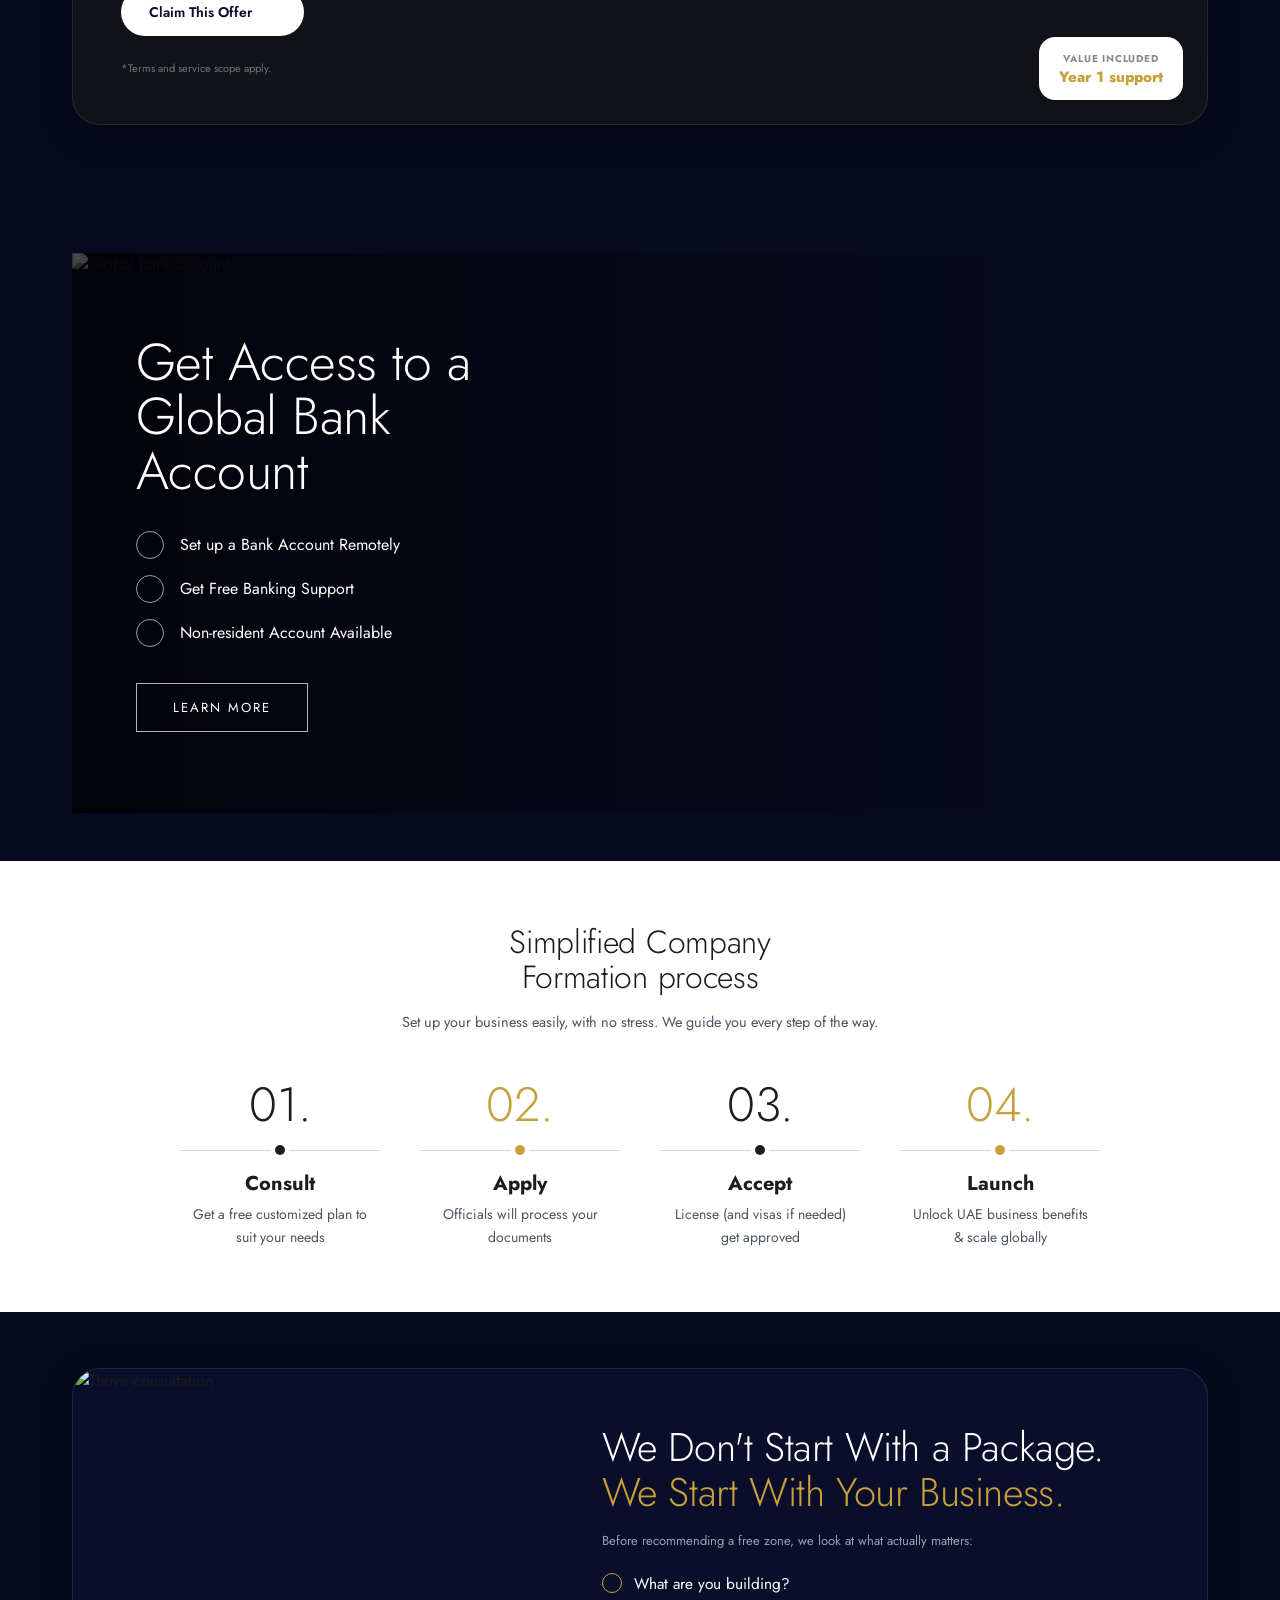
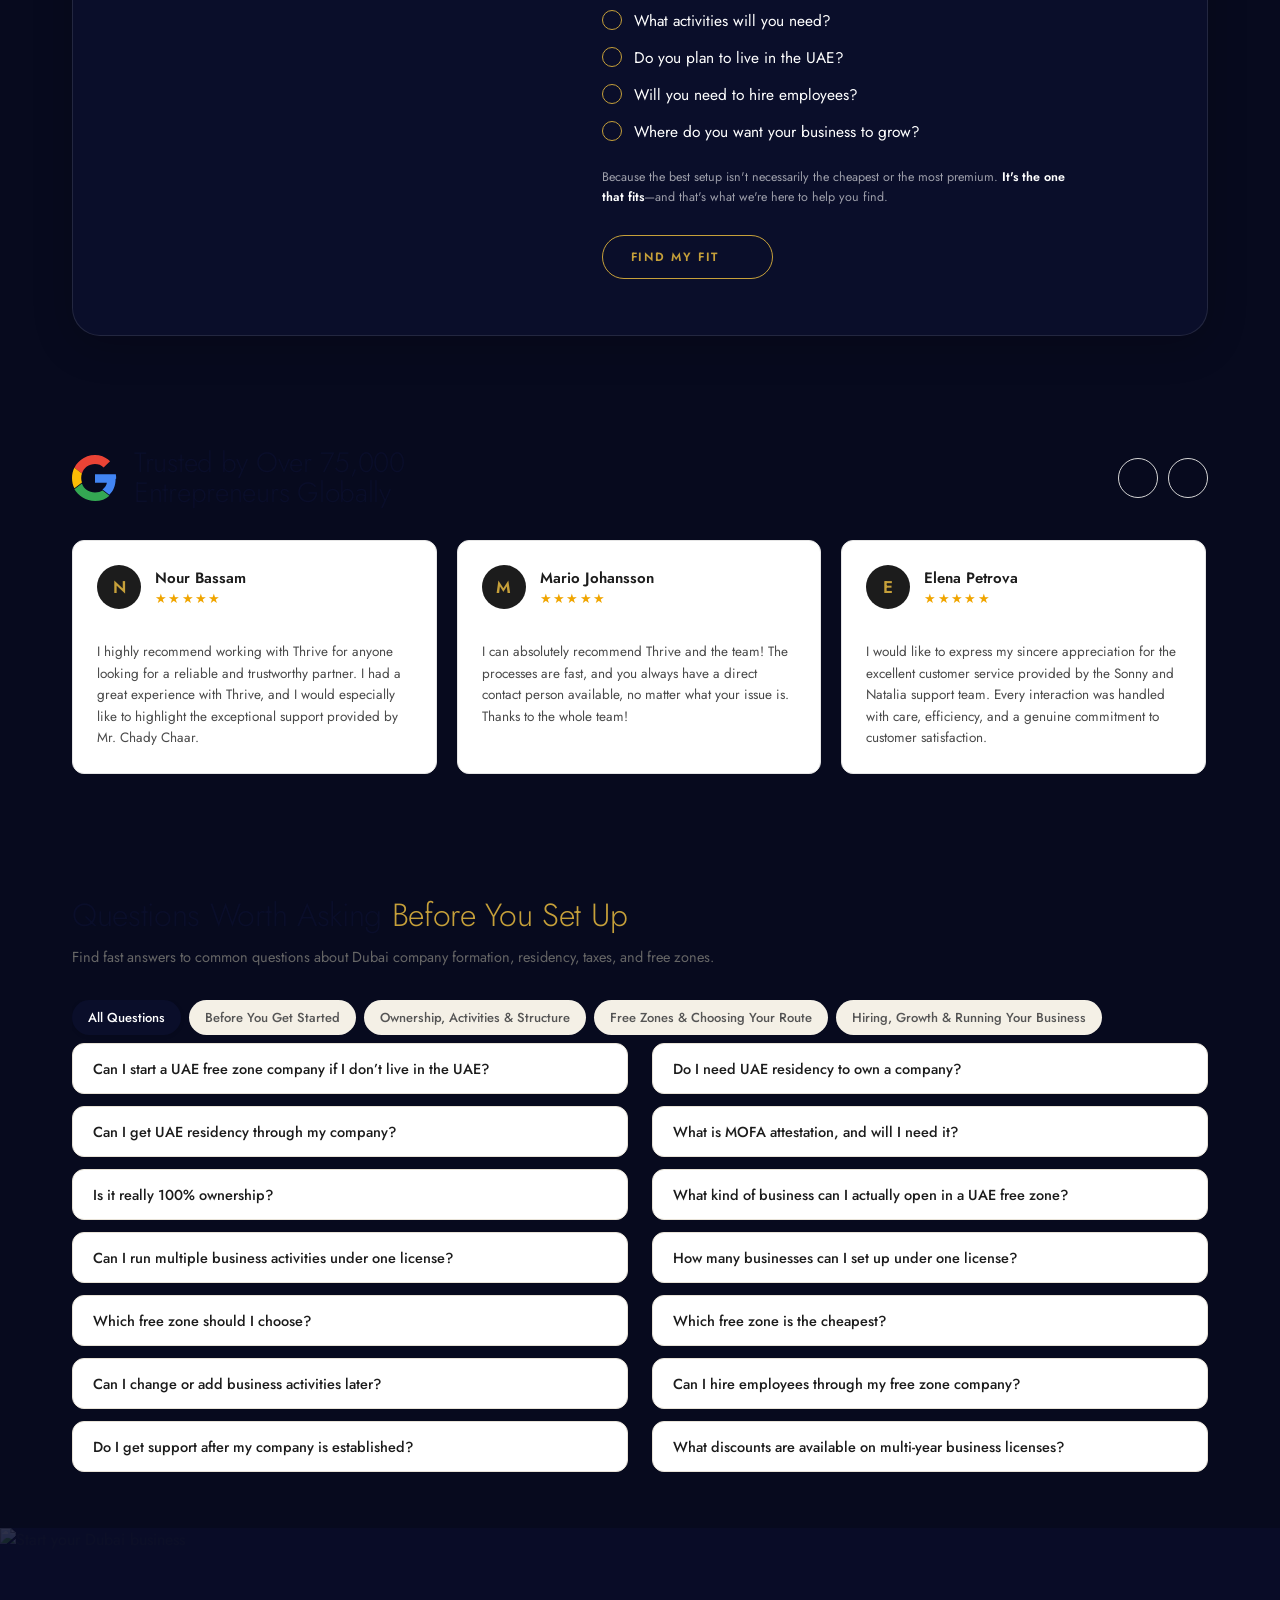
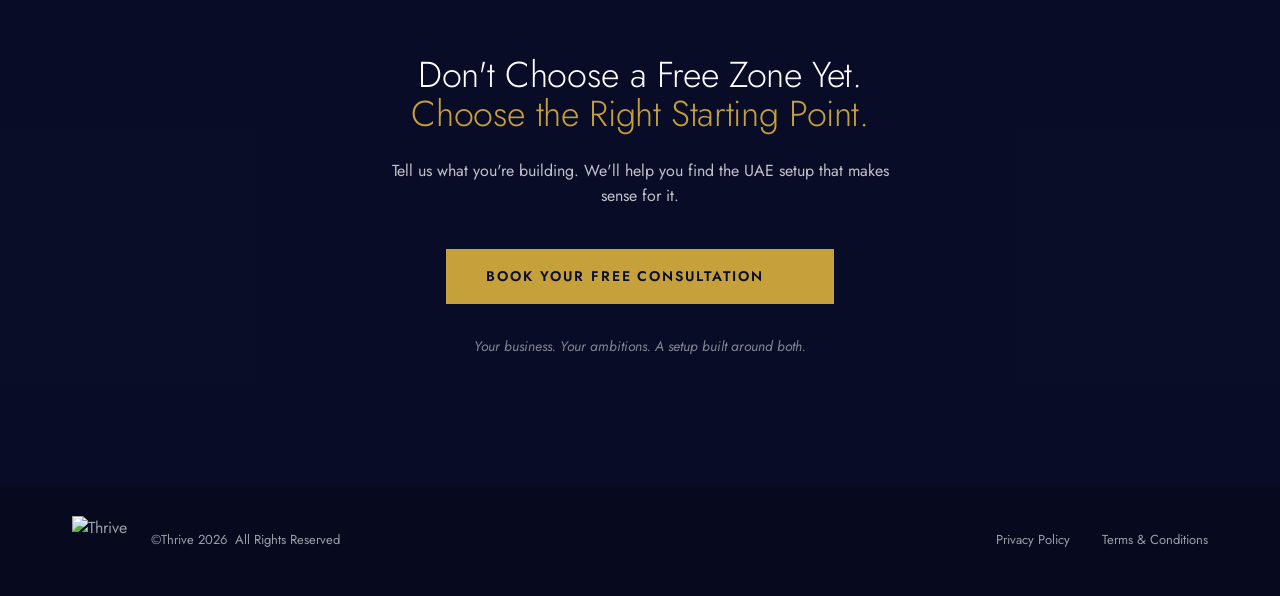
==== commit 62f62572: "Remove top and bottom whitespace caused by GoHighLevel parent wrappers" ====
--- a/thrive-ghl.html
+++ b/thrive-ghl.html
@@ -34,8 +34,12 @@
 <script src="https://unpkg.com/lucide@latest/dist/umd/lucide.min.js"></script>
 <style>
 *,*::before,*::after{box-sizing:border-box;margin:0;padding:0}
-html,body{margin:0!important;padding:0!important;width:100%!important;max-width:100%!important;overflow-x:hidden}
-body{font-family:'Jost',-apple-system,BlinkMacSystemFont,sans-serif;-webkit-font-smoothing:antialiased;color:#1c1c1c;background:#fff}
+html,body{margin:0!important;padding:0!important;width:100%!important;max-width:100%!important;overflow-x:hidden;background:#070a1e}
+body{font-family:'Jost',-apple-system,BlinkMacSystemFont,sans-serif;-webkit-font-smoothing:antialiased;color:#1c1c1c}
+/* GHL outer container whitespace nuke */
+.hl_page-preview--content,.hl_page-preview--content>div,.hl-page-creator,.c-editor,.c-editor-section,[class*="hl_page-preview"],[id*="preview-container"]{
+  padding-top:0!important;padding-bottom:0!important;margin-top:0!important;margin-bottom:0!important;
+}
 img{display:block;max-width:100%}
 a{text-decoration:none;color:inherit}
 button{cursor:pointer;border:none;background:none;font-family:inherit}
@@ -675,23 +679,31 @@
 function scrollTests(dir){const el=document.getElementById('testRow');const amt=dir==='left'?-el.clientWidth*.85:el.clientWidth*.85;el.scrollBy({left:amt,behavior:'smooth'})}
 
 // ========== INIT ==========
+function cleanGhlWrappers(){
+  var landing=document.getElementById('thrive-app');
+  if(landing){
+    var p=landing.parentElement;
+    while(p && p!==document.documentElement){
+      p.style.setProperty('margin','0','important');
+      p.style.setProperty('margin-top','0','important');
+      p.style.setProperty('margin-bottom','0','important');
+      p.style.setProperty('padding','0','important');
+      p.style.setProperty('padding-top','0','important');
+      p.style.setProperty('padding-bottom','0','important');
+      p.style.setProperty('padding-left','0','important');
+      p.style.setProperty('padding-right','0','important');
+      p.style.setProperty('max-width','100%','important');
+      p.style.setProperty('width','100%','important');
+      p.style.setProperty('border','none','important');
+      p=p.parentElement;
+    }
+  }
+}
 document.addEventListener('DOMContentLoaded',function(){
   init();
-  // Strip padding/margin from GHL parent wrappers outside #thrive-app
-  setTimeout(function(){
-    var landing=document.getElementById('thrive-app');
-    if(landing){
-      var p=landing.parentElement;
-      while(p && p!==document.documentElement){
-        p.style.setProperty('margin','0','important');
-        p.style.setProperty('padding-left','0','important');
-        p.style.setProperty('padding-right','0','important');
-        p.style.setProperty('max-width','100%','important');
-        p.style.setProperty('width','100%','important');
-        p=p.parentElement;
-      }
-    }
-  },100);
+  cleanGhlWrappers();
+  setTimeout(cleanGhlWrappers,50);
+  setTimeout(cleanGhlWrappers,300);
 });
 </script>
 </body>
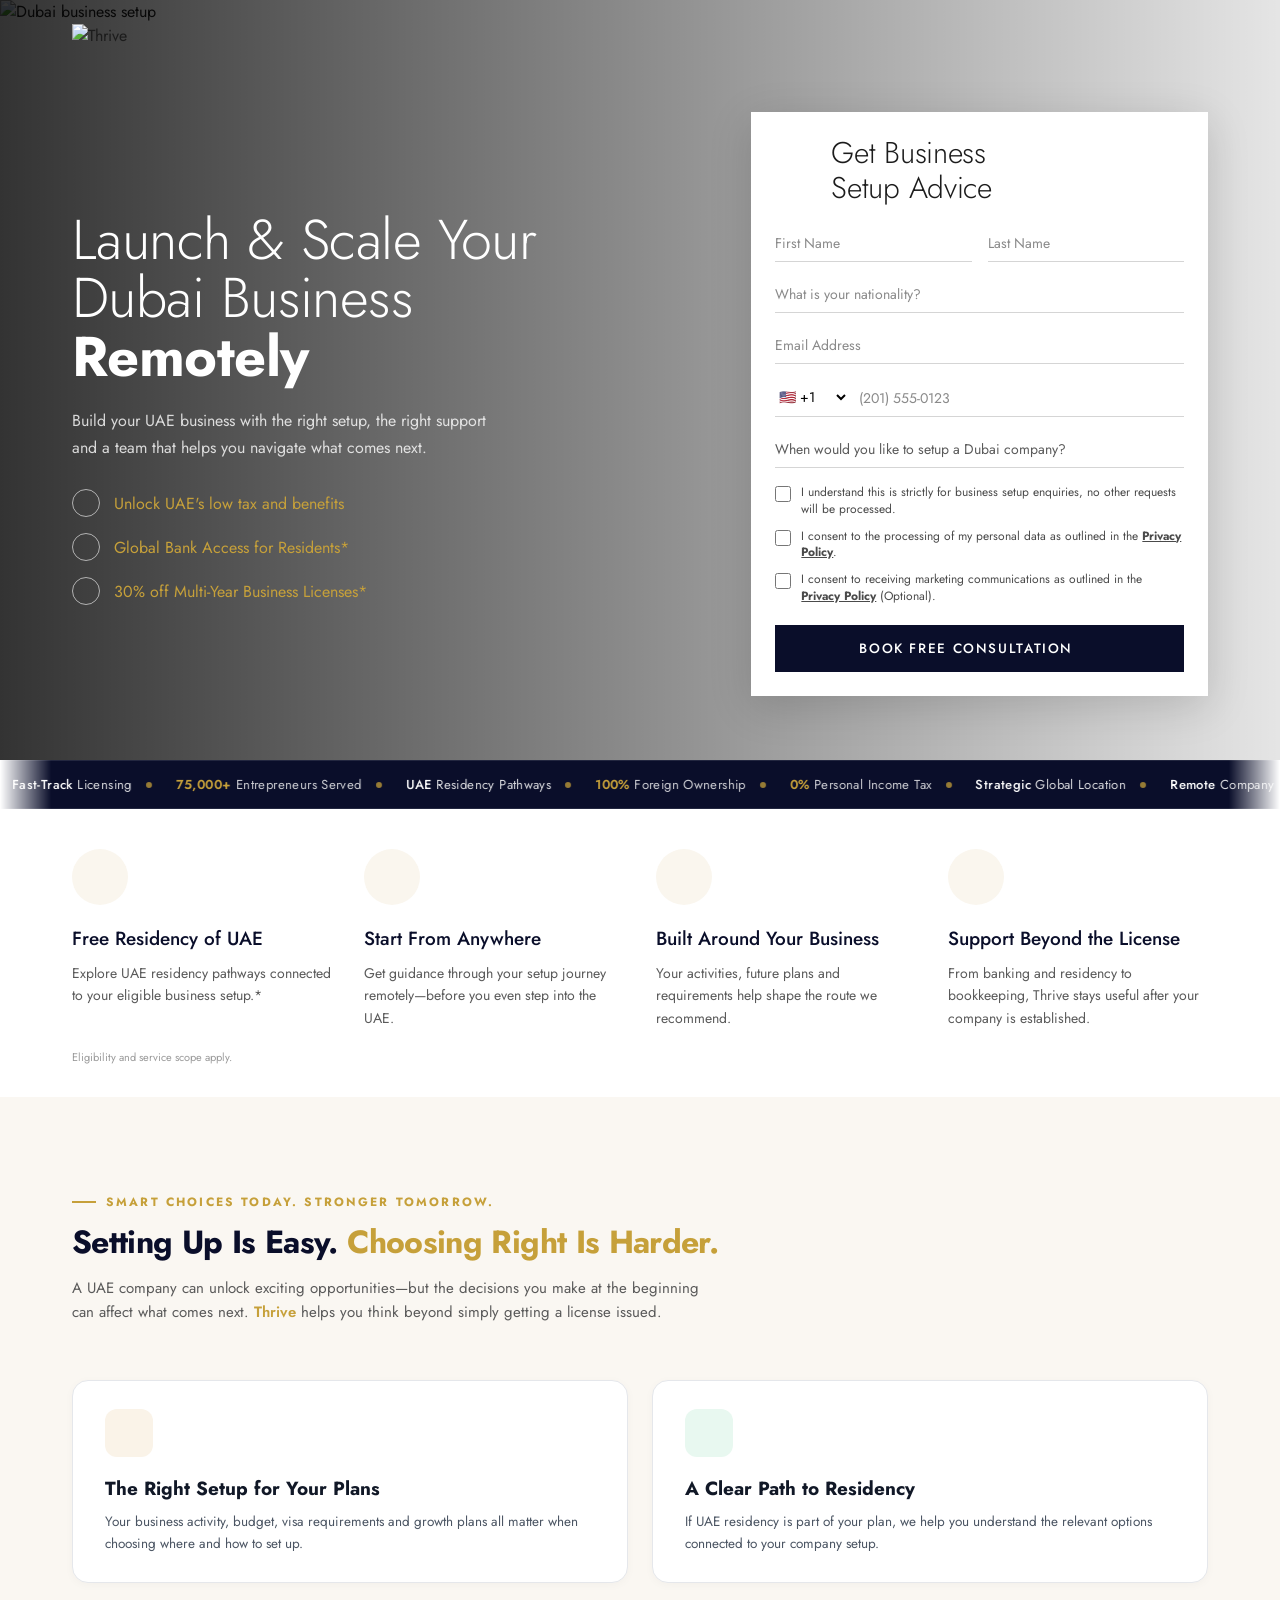
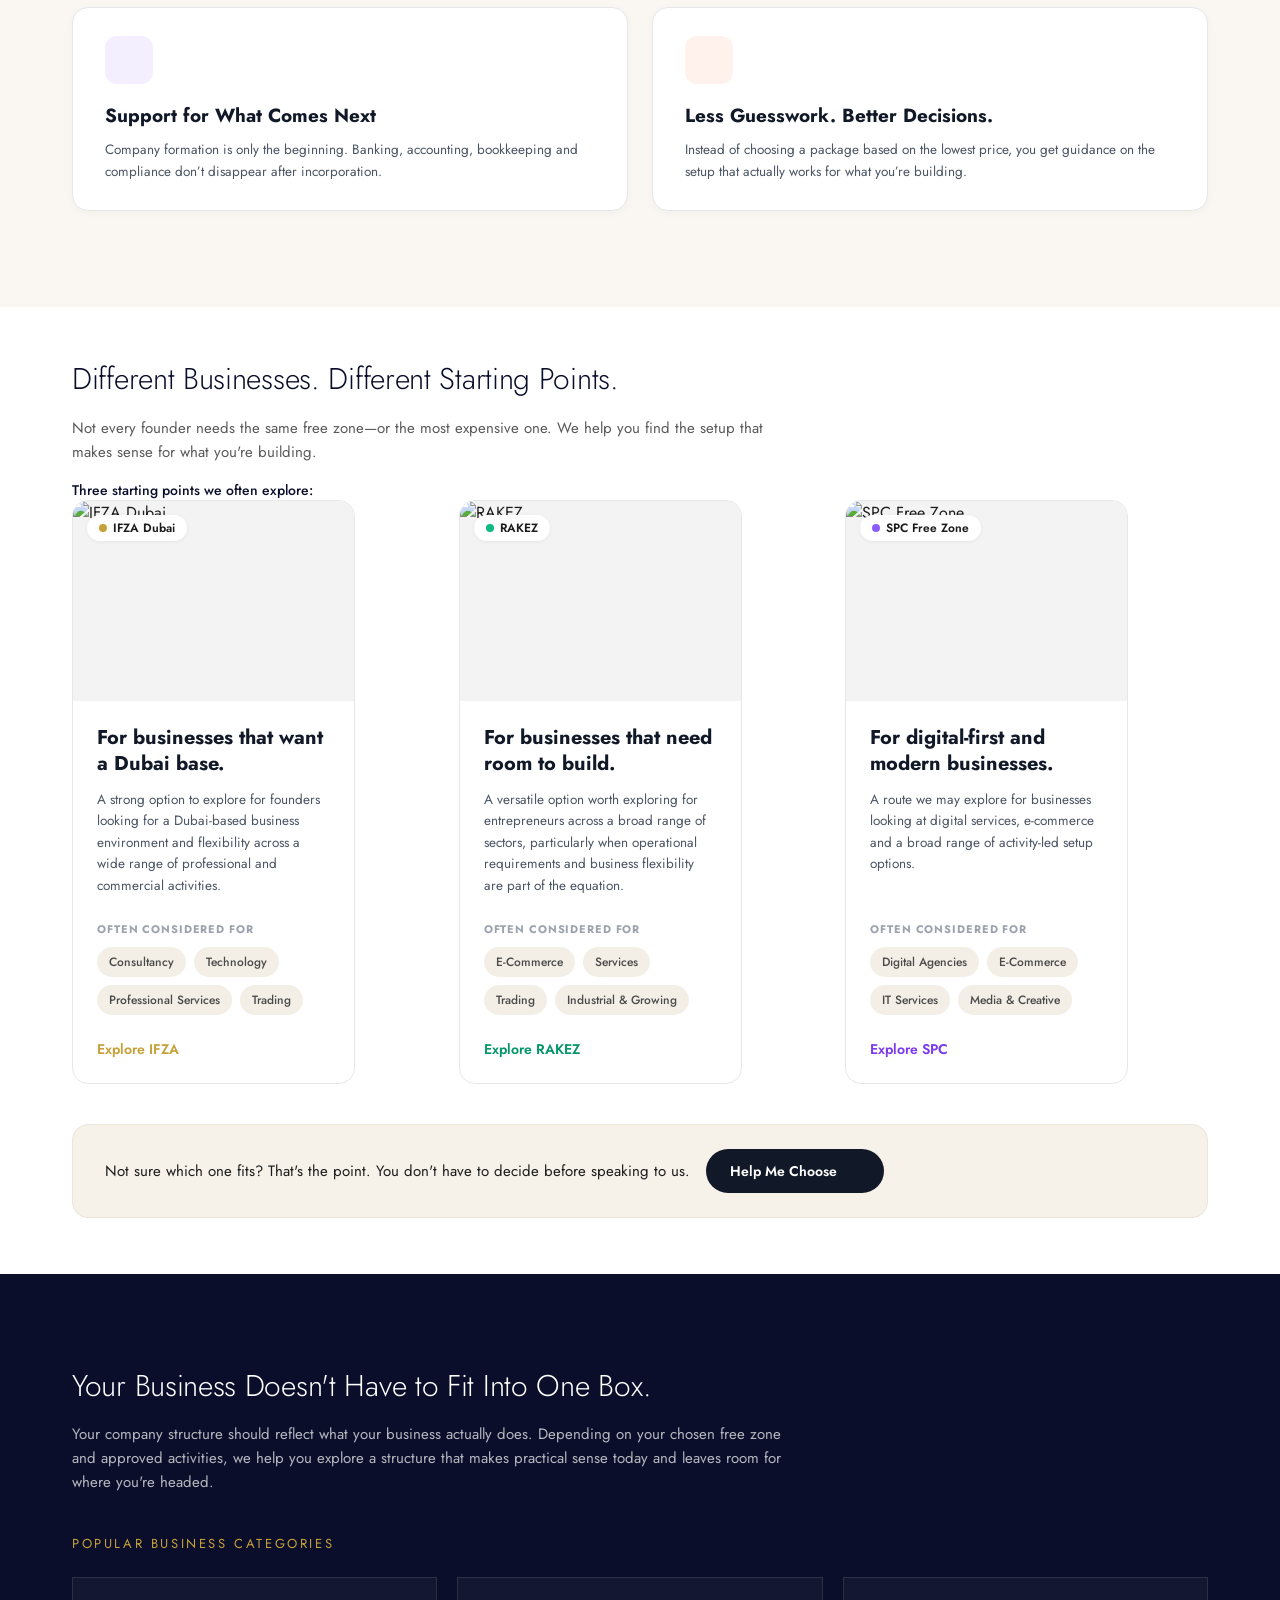
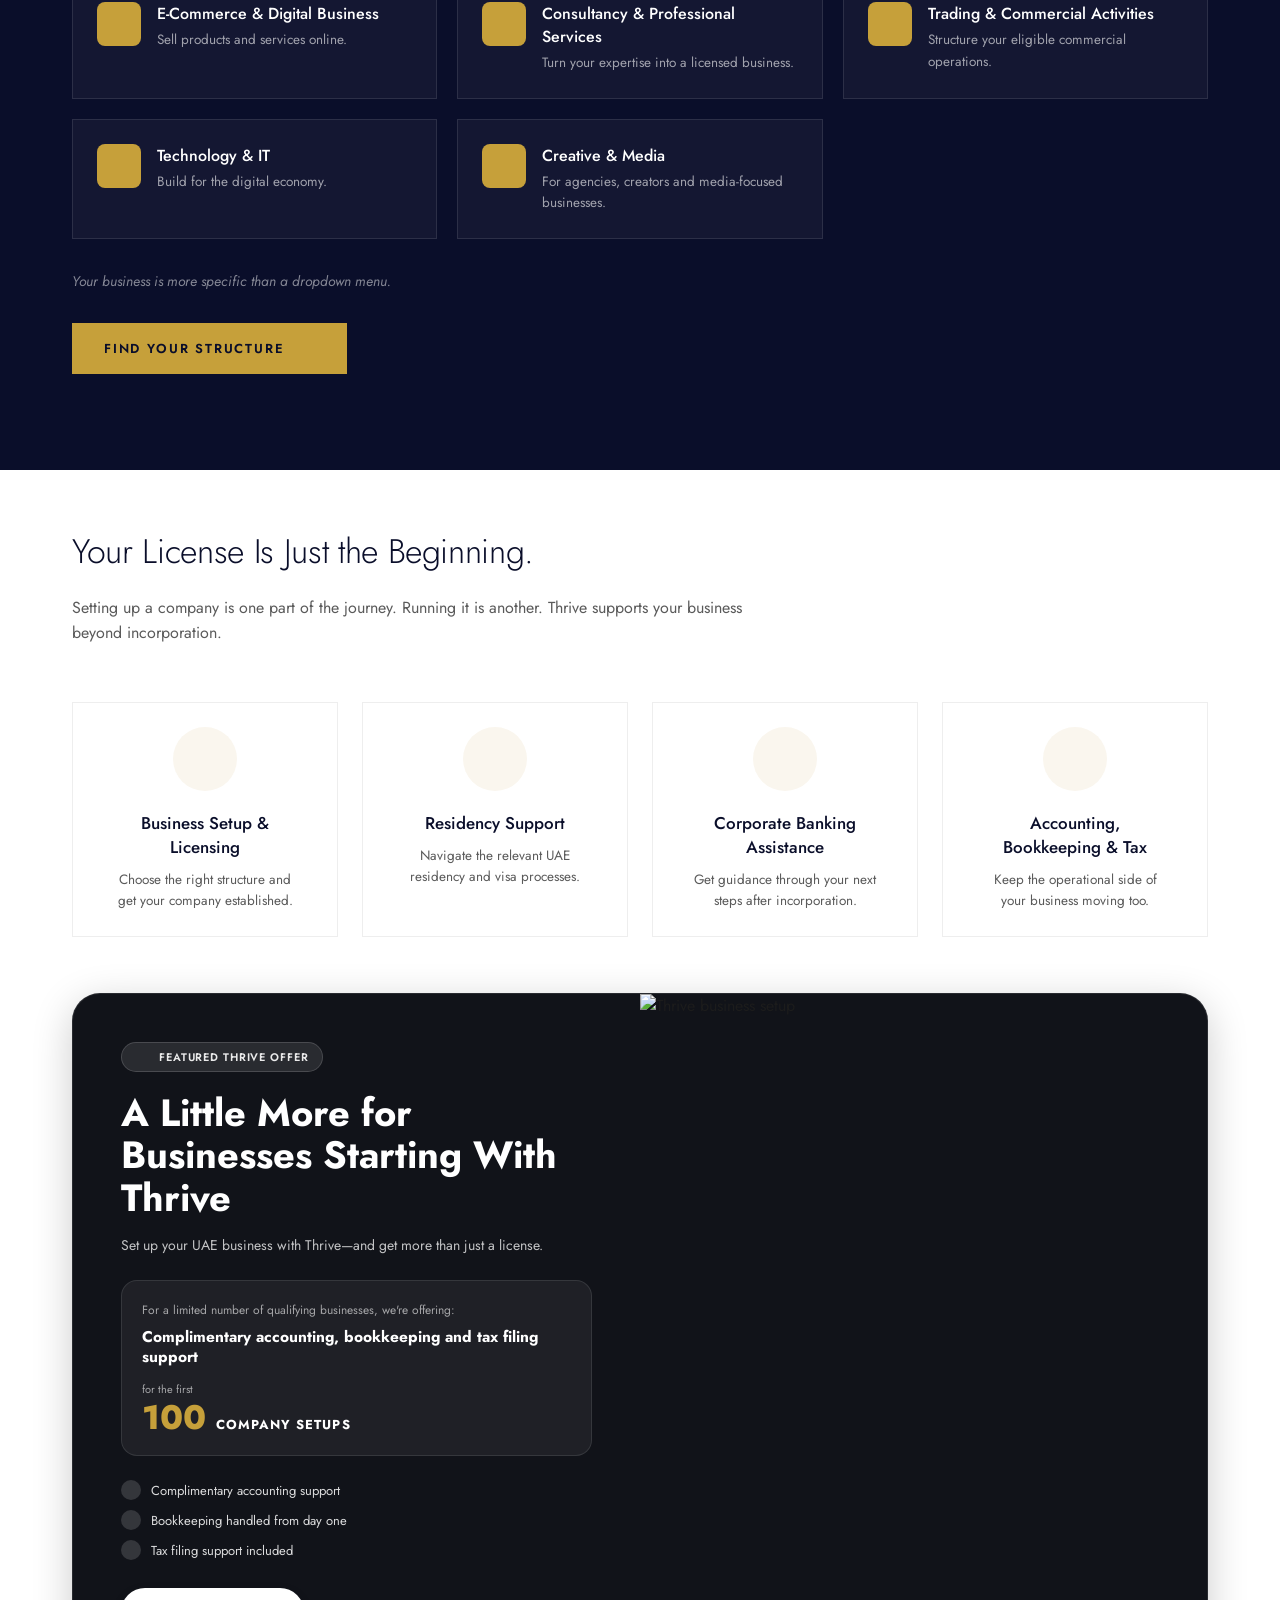
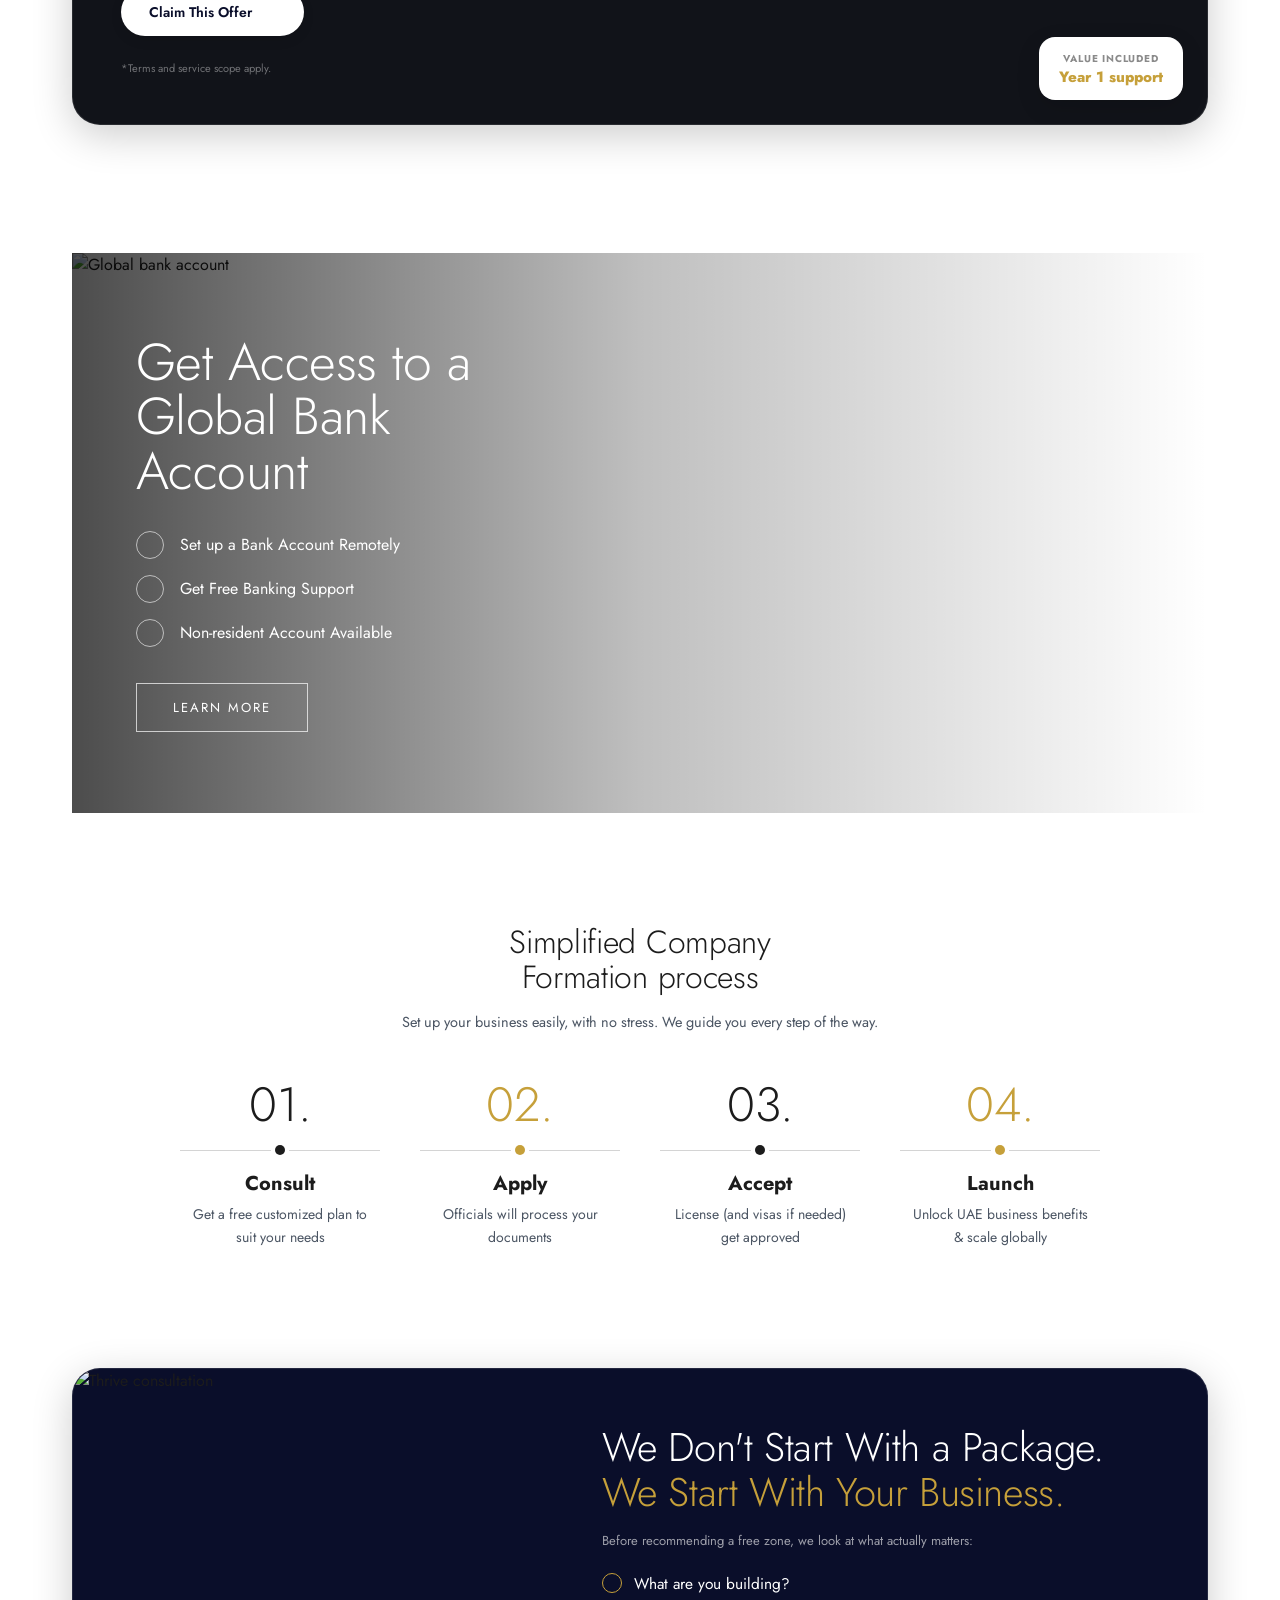
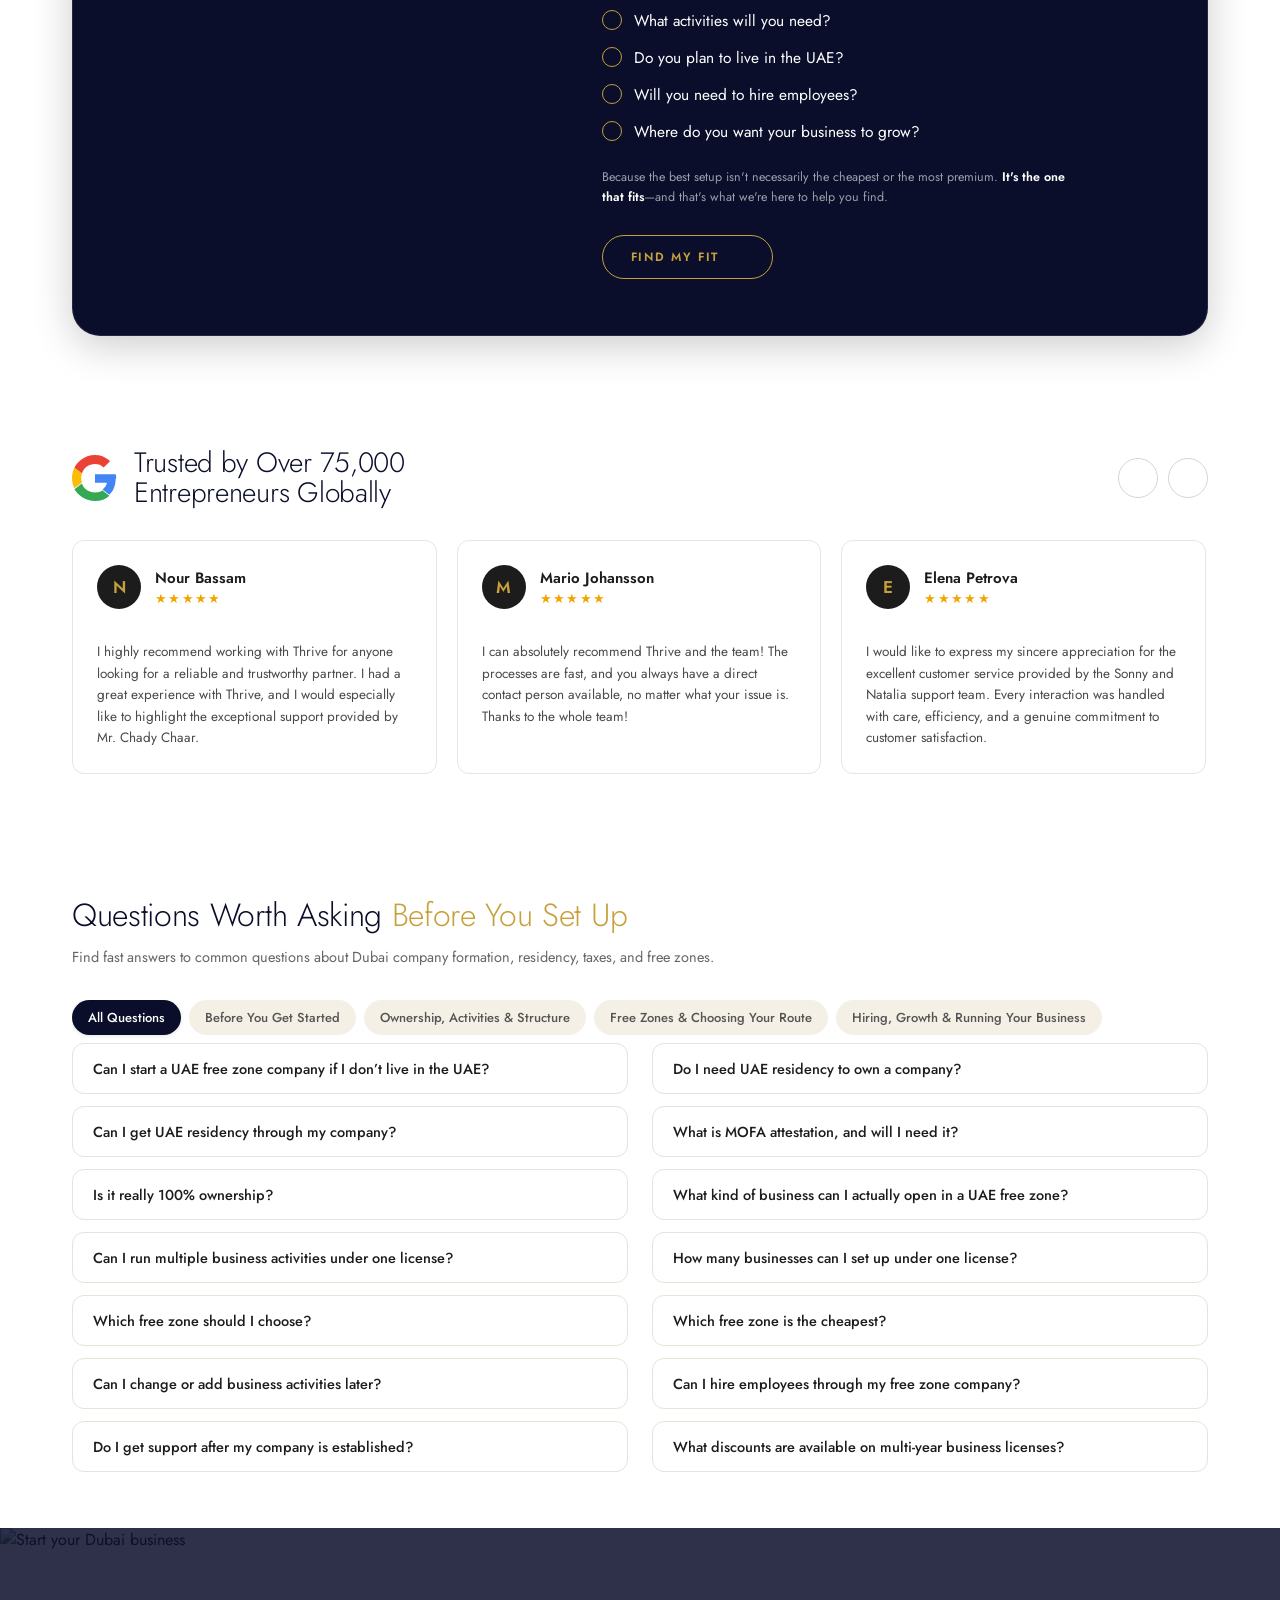
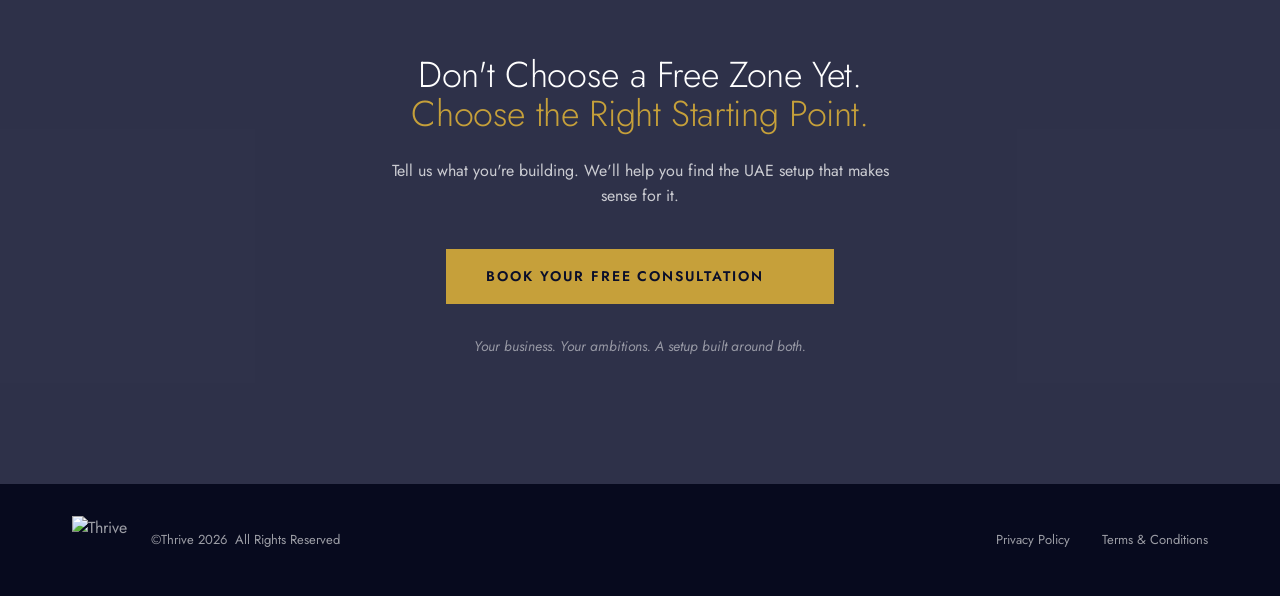
==== commit 4e997ea5: "Revert "Remove top and bottom whitespace caused by GoHighLevel parent wrappers" This reverts commit " ====
--- a/thrive-ghl.html
+++ b/thrive-ghl.html
@@ -34,12 +34,8 @@
 <script src="https://unpkg.com/lucide@latest/dist/umd/lucide.min.js"></script>
 <style>
 *,*::before,*::after{box-sizing:border-box;margin:0;padding:0}
-html,body{margin:0!important;padding:0!important;width:100%!important;max-width:100%!important;overflow-x:hidden;background:#070a1e}
-body{font-family:'Jost',-apple-system,BlinkMacSystemFont,sans-serif;-webkit-font-smoothing:antialiased;color:#1c1c1c}
-/* GHL outer container whitespace nuke */
-.hl_page-preview--content,.hl_page-preview--content>div,.hl-page-creator,.c-editor,.c-editor-section,[class*="hl_page-preview"],[id*="preview-container"]{
-  padding-top:0!important;padding-bottom:0!important;margin-top:0!important;margin-bottom:0!important;
-}
+html,body{margin:0!important;padding:0!important;width:100%!important;max-width:100%!important;overflow-x:hidden}
+body{font-family:'Jost',-apple-system,BlinkMacSystemFont,sans-serif;-webkit-font-smoothing:antialiased;color:#1c1c1c;background:#fff}
 img{display:block;max-width:100%}
 a{text-decoration:none;color:inherit}
 button{cursor:pointer;border:none;background:none;font-family:inherit}
@@ -679,31 +675,23 @@
 function scrollTests(dir){const el=document.getElementById('testRow');const amt=dir==='left'?-el.clientWidth*.85:el.clientWidth*.85;el.scrollBy({left:amt,behavior:'smooth'})}
 
 // ========== INIT ==========
-function cleanGhlWrappers(){
-  var landing=document.getElementById('thrive-app');
-  if(landing){
-    var p=landing.parentElement;
-    while(p && p!==document.documentElement){
-      p.style.setProperty('margin','0','important');
-      p.style.setProperty('margin-top','0','important');
-      p.style.setProperty('margin-bottom','0','important');
-      p.style.setProperty('padding','0','important');
-      p.style.setProperty('padding-top','0','important');
-      p.style.setProperty('padding-bottom','0','important');
-      p.style.setProperty('padding-left','0','important');
-      p.style.setProperty('padding-right','0','important');
-      p.style.setProperty('max-width','100%','important');
-      p.style.setProperty('width','100%','important');
-      p.style.setProperty('border','none','important');
-      p=p.parentElement;
-    }
-  }
-}
 document.addEventListener('DOMContentLoaded',function(){
   init();
-  cleanGhlWrappers();
-  setTimeout(cleanGhlWrappers,50);
-  setTimeout(cleanGhlWrappers,300);
+  // Strip padding/margin from GHL parent wrappers outside #thrive-app
+  setTimeout(function(){
+    var landing=document.getElementById('thrive-app');
+    if(landing){
+      var p=landing.parentElement;
+      while(p && p!==document.documentElement){
+        p.style.setProperty('margin','0','important');
+        p.style.setProperty('padding-left','0','important');
+        p.style.setProperty('padding-right','0','important');
+        p.style.setProperty('max-width','100%','important');
+        p.style.setProperty('width','100%','important');
+        p=p.parentElement;
+      }
+    }
+  },100);
 });
 </script>
 </body>
